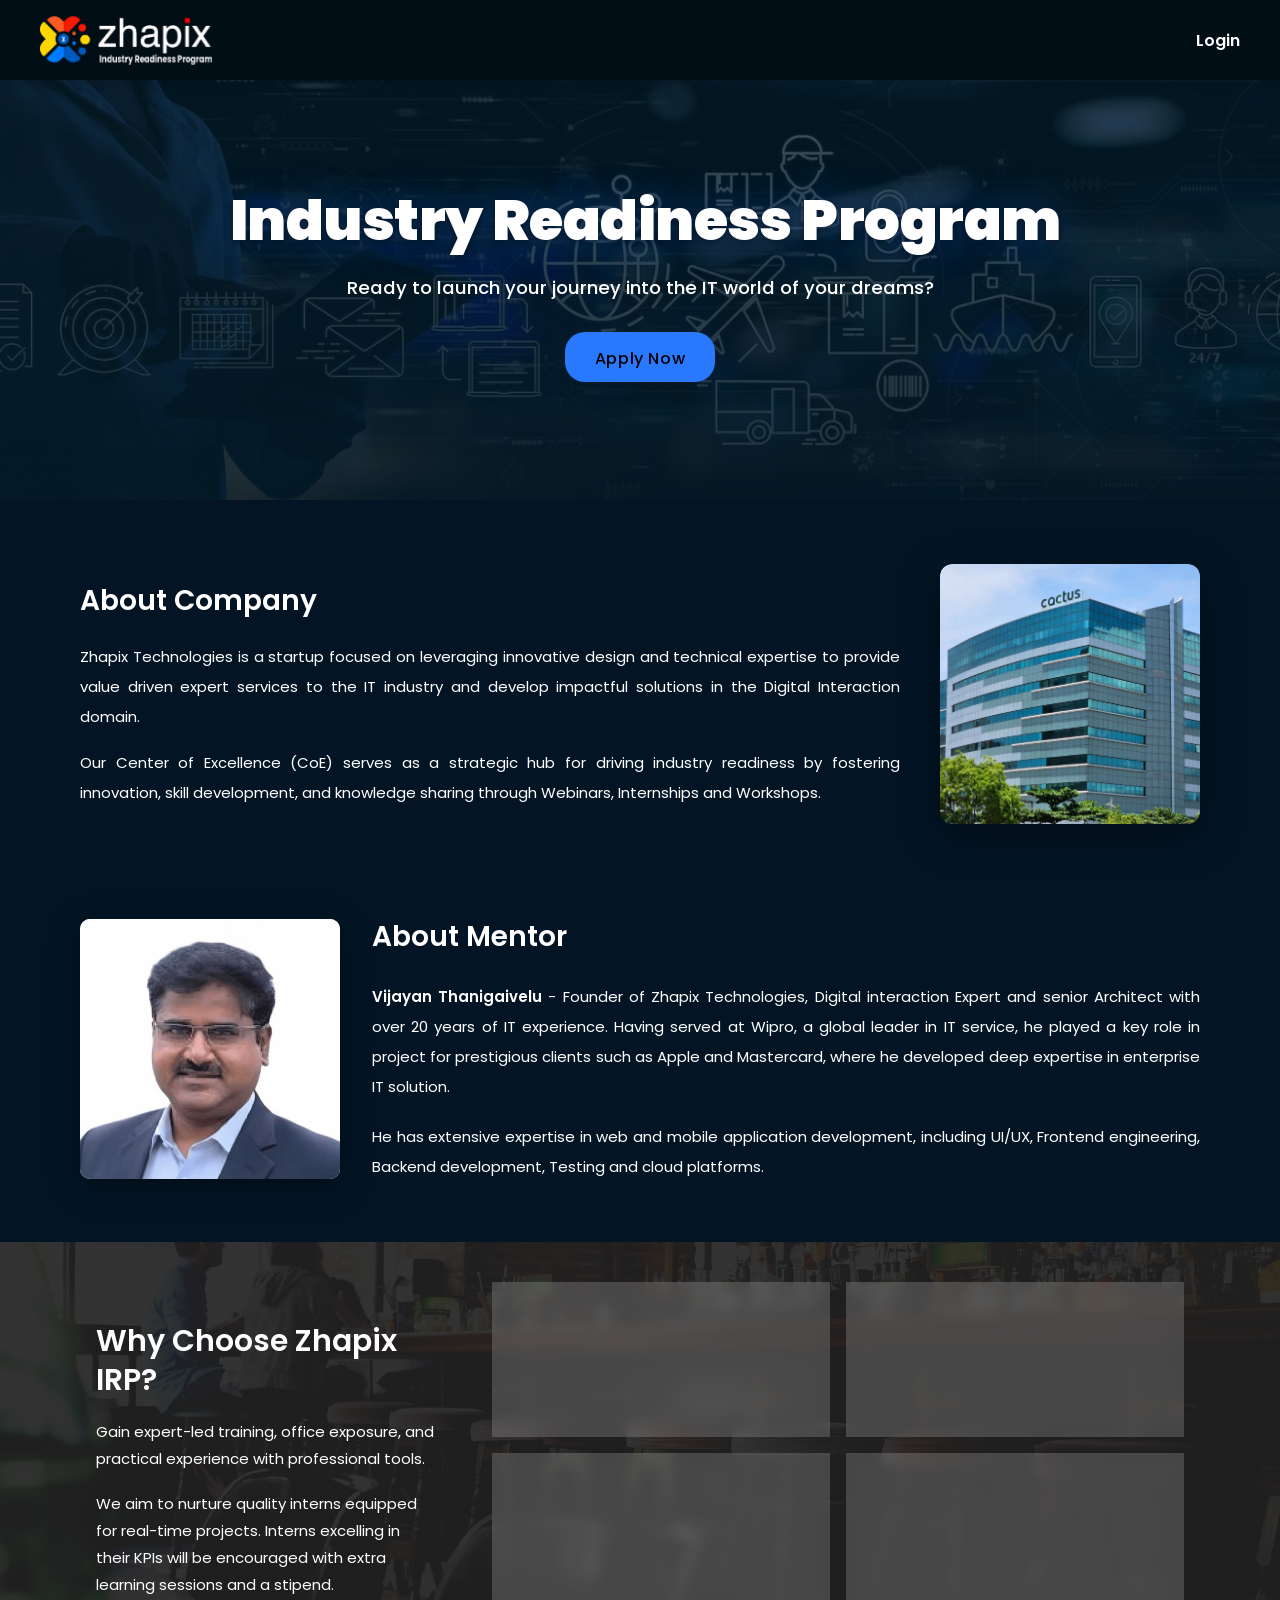
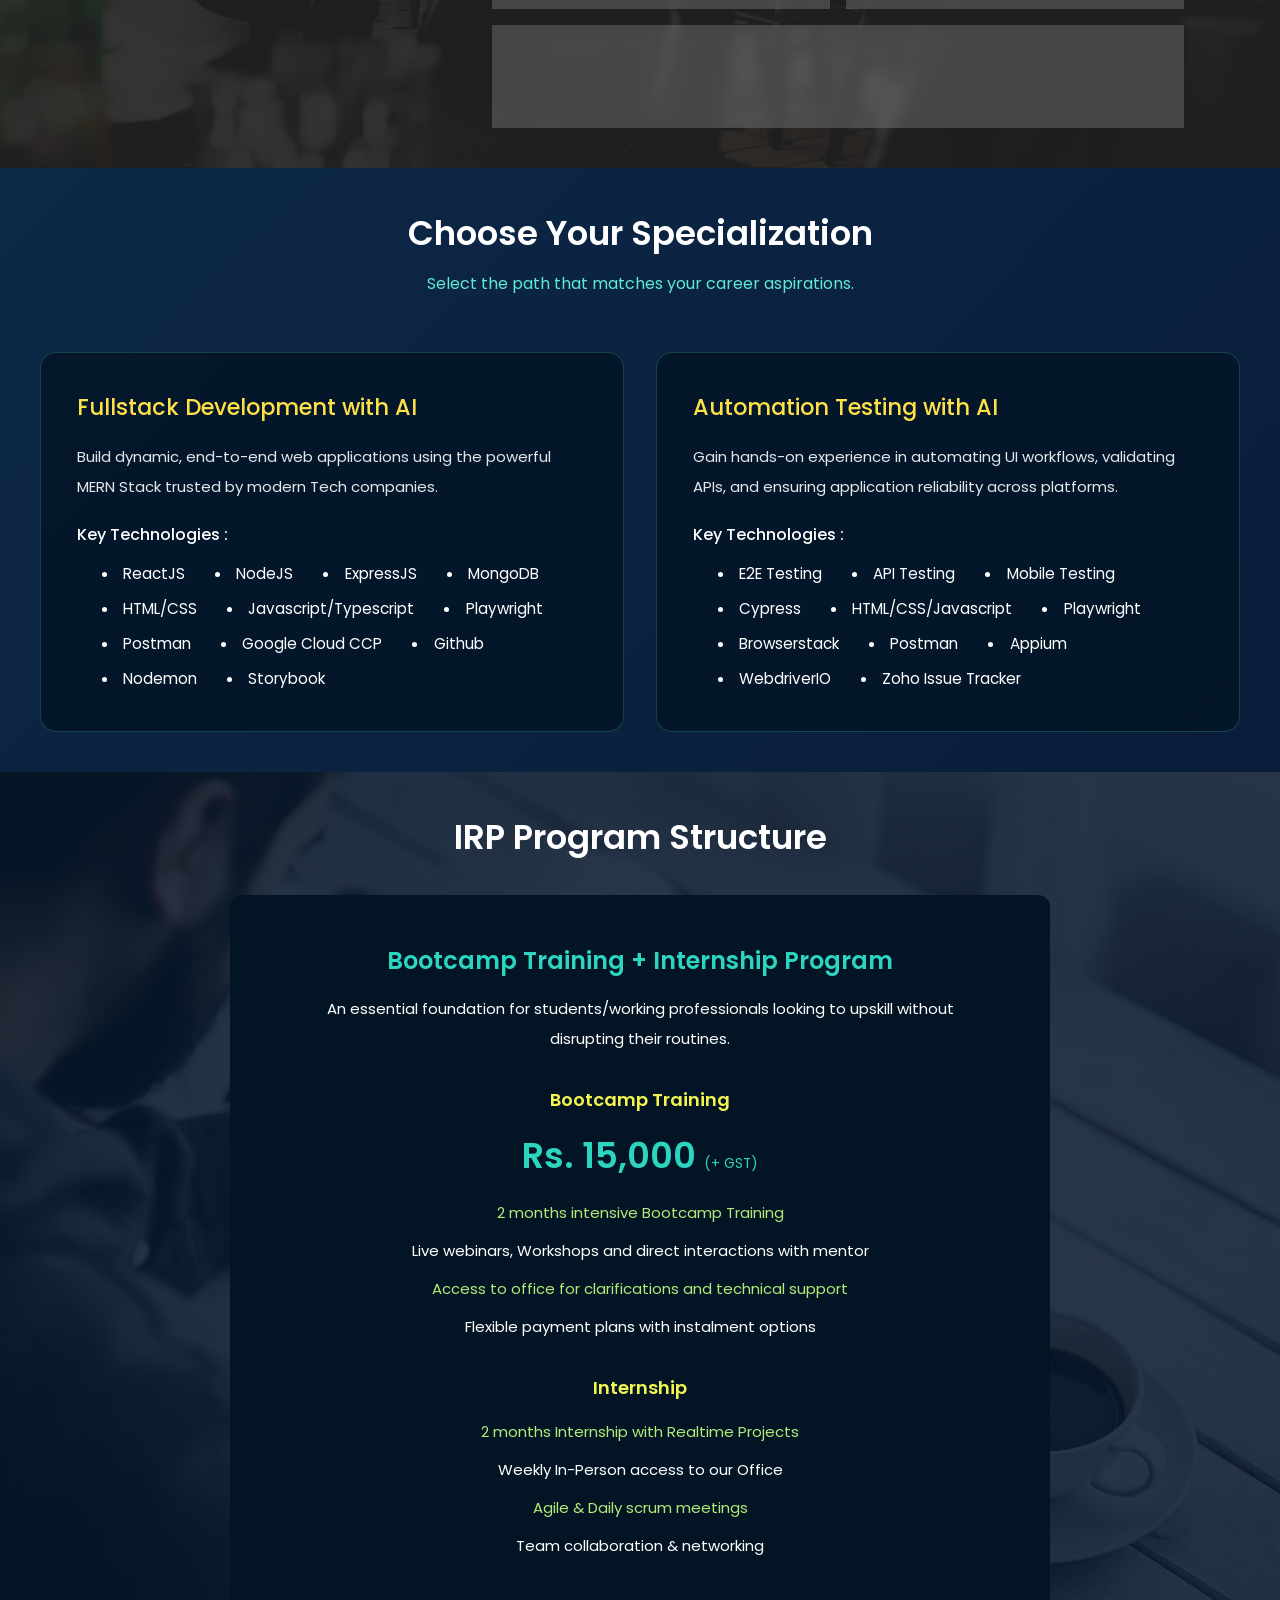
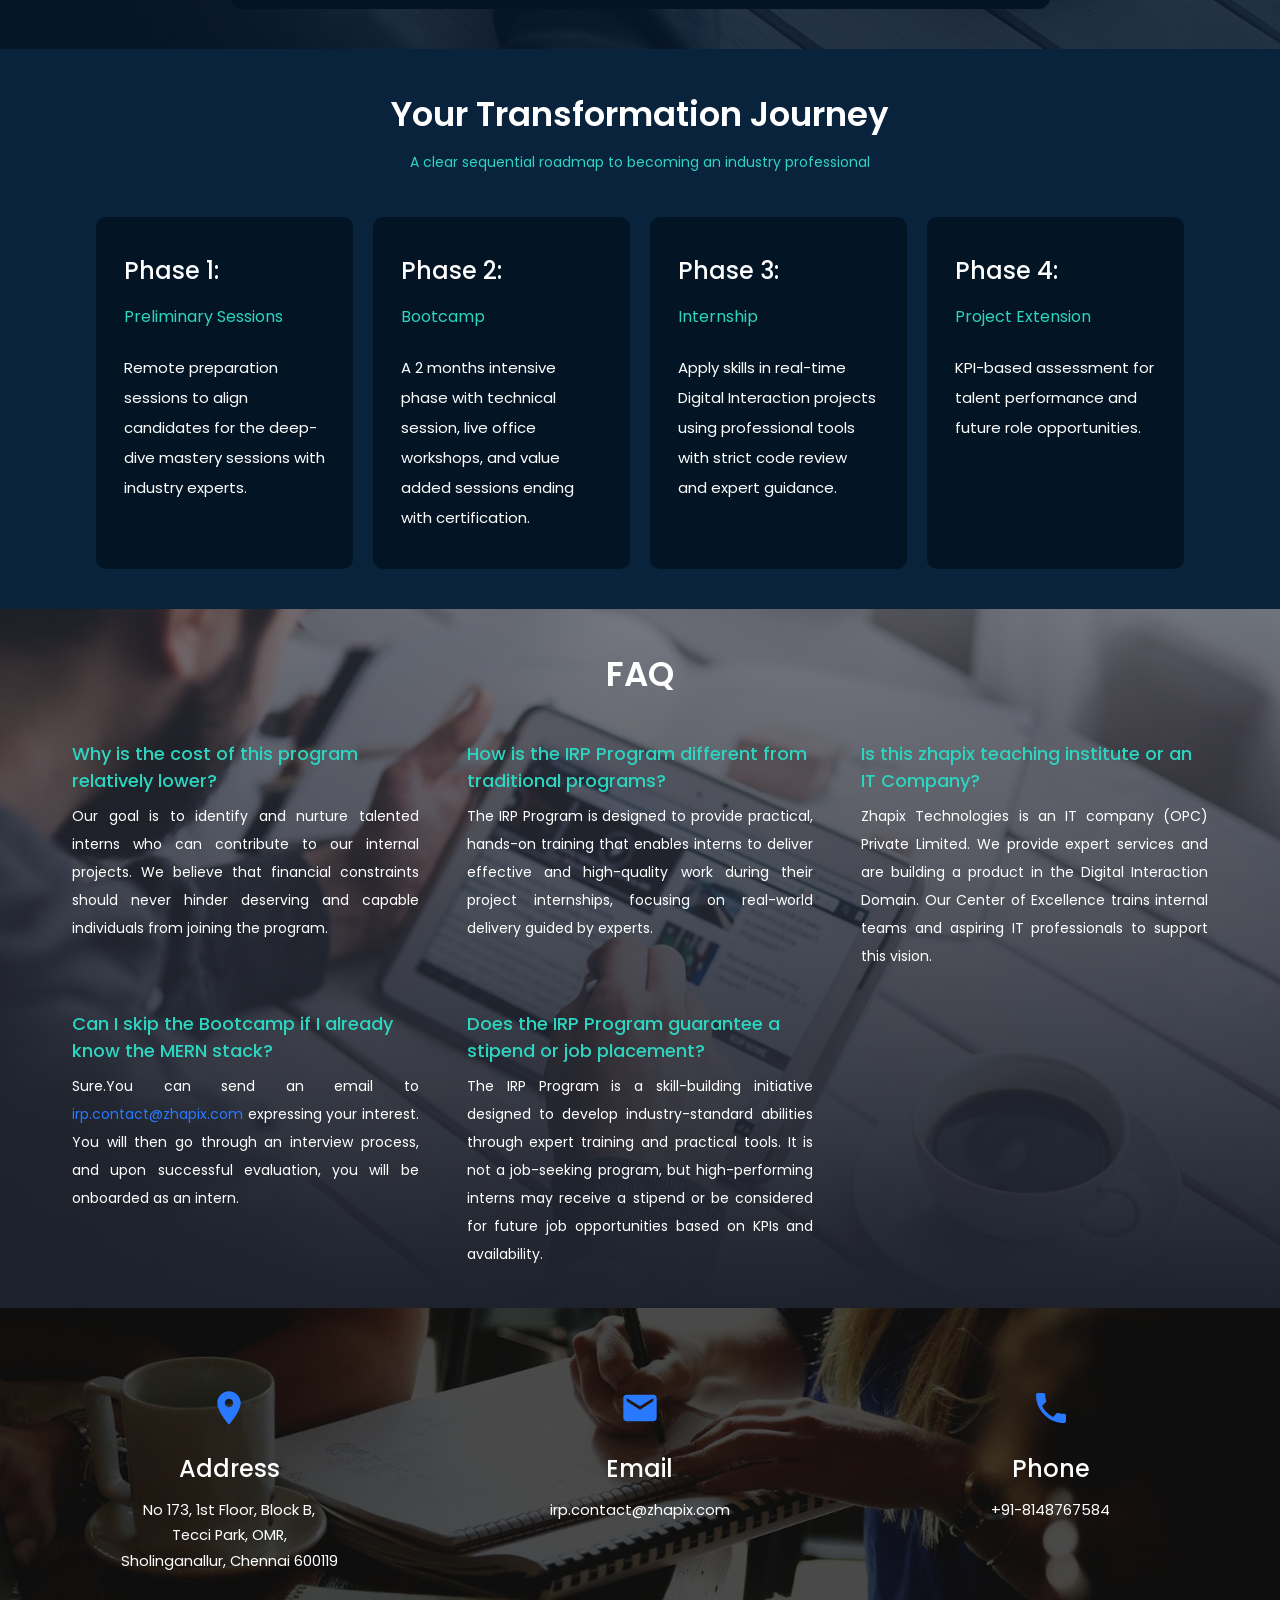
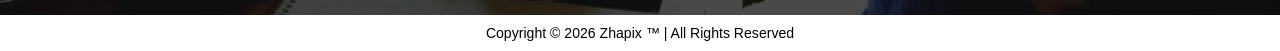
==== index.html @ a6ad26e6 "Updates" ====
<!DOCTYPE html>
<html lang="en">

<head>
    <meta charset="UTF-8" />
    <meta name="viewport" content="width=device-width, initial-scale=1.0" />
    
    <!-- PWA Meta Tags -->
    <meta name="theme-color" content="#2979ff" />
    <meta name="description" content="Ready to launch your journey into the IT world of your dreams? Join Zhapix Industry Readiness Program." />
    <meta name="mobile-web-app-capable" content="yes" />
    <meta name="apple-mobile-web-app-status-bar-style" content="default" />
    <meta name="apple-mobile-web-app-title" content="Zhapix IRP" />
    <meta name="application-name" content="Zhapix IRP" />
    <meta name="msapplication-TileColor" content="#2979ff" />
    <meta name="msapplication-config" content="./browserconfig.xml" />
    
    <!-- PWA Manifest -->
    <link rel="manifest" href="manifest.json" />
    <link rel="apple-touch-icon" href="assets/icons/icon-152x152.png" />
    <link rel="icon" type="image/png" sizes="32x32" href="assets/icons/icon-32x32.png" />
    <link rel="icon" type="image/png" sizes="16x16" href="assets/icons/icon-16x16.png" />
    
    <title>Industry Readiness Program – Zhapix</title>
    <link rel="icon" href="assets/favicon.png">
    <link href="https://fonts.googleapis.com/css2?family=Poppins:wght@300;400;700;900&display=swap" rel="stylesheet" />
  <link rel="stylesheet" crossorigin href="./assets/main-BmtXubBV.css">
</head>

<body>

    <!-- Navigation -->
    <nav class="navbar" data-testid="navbar">
        <div class="navbar__container">
            <a href="#" class="logo" aria-label="Zhapix Home"
                onclick="event.preventDefault(); window.scrollTo({top: 0, behavior: 'smooth'}); setTimeout(() => location.reload(), 500);"
                title="Zhapix IRP">
                <img src="./assets/white%20text%20logo-CqWR6yoP.png" alt="Zhapix" style="height:49px;width:auto;">
            </a>
            <span class="btn-login">Login</span>
        </div>
    </nav>

    <section class="hero"  data-testid="hero-section">

        <!-- Layered background -->
        <div class="hero__bg"></div>
        

        <!-- Hero Content -->
        <div class="hero__content">
            <h1 class="hero__title">Industry Readiness Program</h1>
            <p class="hero__desc">Ready to launch your journey into the IT world of your dreams?</p>
            <a href="https://forms.zhapix.com/zhapix/form/IndustryReadinessProgram/formperma/Z4_EwT_Z39xYLJvcsZredeZYDDczXJsLLbadf8ahW8Q" id="apply-now-link"
                class="btn-apply" role="button" target="_blank" rel="noopener noreferrer">Apply Now</a>
        </div>

    </section>

    <script>
        // Subtle parallax on mouse move
        const grid = document.querySelector('.hero__grid');

        document.querySelector('.hero').addEventListener('mousemove', e => {
            const { innerWidth: w, innerHeight: h } = window;
            const dx = (e.clientX / w - .5) * 14;
            const dy = (e.clientY / h - .5) * 10;
            grid.style.transform = `translate(${dx * .4}px, ${dy * .4}px)`;
        });

        document.querySelector('.hero').addEventListener('mouseleave', () => {
            grid.style.transform = 'translate(0,0)';
        });

        // Zoho login function
        function loginWithZoho() {
            window.location.href = 'https://zhapix-dev.el.r.appspot.com/auth/zoho/login';
        }

        // Login button click event listener
        document.addEventListener('DOMContentLoaded', function() {
            const loginButton = document.querySelector('.btn-login');
            if (loginButton) {
                loginButton.addEventListener('click', function(e) {
                    e.preventDefault();
                    loginWithZoho();
                });
            }
        });
    </script>


    <!-- ── ABOUT COMPANY SECTION ── -->
    <section class="about" data-testid="about-company">
        <div class="about__container">
            <div class="about__content">
                <h2 class="about__title">About Company</h2>
                <p class="about__para">
                    Zhapix Technologies is a startup focused on leveraging innovative design and technical expertise to
                    provide value driven expert services to the IT industry and develop impactful solutions in the
                    Digital
                    Interaction domain.
                </p>
                <p class="about__para">
                    Our Center of Excellence (CoE) serves as a strategic hub for driving industry readiness by fostering
                    innovation, skill development, and knowledge sharing through Webinars, Internships and Workshops.
                </p>
            </div>
            <div class="about__image">
                <img src="./assets/about-building-DSR7-GJZ.png" alt="Zhapix Office Building" />
            </div>
        </div>
    </section>


    <!-- ── ABOUT MENTOR SECTION ── -->
    <section class="mentor" data-testid="about-mentor">
        <div class="mentor__container">
            <div class="mentor__image">
                <img src="./assets/mentor-photo-BCtnGgMC.png" alt="Vijayan Thanigaivelu" />
            </div>
            <div class="mentor__content">
                <h2 class="mentor__title">About Mentor</h2>
                <p class="mentor__para">
                    <strong>Vijayan Thanigaivelu</strong> - Founder of Zhapix Technologies, Digital interaction Expert
                    and senior
                    Architect
                    with over 20 years of IT experience. Having served at Wipro, a global leader in IT service, he
                    played a
                    key role in project for prestigious clients such as Apple and Mastercard, where he developed deep
                    expertise in enterprise IT solution.
                </p>
                <p class="mentor__para">
                    He has extensive expertise in web and mobile application development, including UI/UX, Frontend
                    engineering, Backend development, Testing and cloud platforms.
                </p>
            </div>
        </div>
    </section>


    <!-- ── WHY CHOOSE SECTION ── -->
    <section class="why" data-testid="why-choose">
        <div class="why__bg"></div>
        <div class="why__overlay"></div>
        <div class="why__container">

            <!-- Left: Title + Description -->
            <div class="why__left">
                <h2 class="why__title">Why Choose Zhapix IRP?</h2>
                <p class="why__para">Gain expert-led training, office exposure, and practical experience with
                    professional
                    tools.</p>
                <p class="why__para">We aim to nurture quality interns equipped for real-time projects. Interns
                    excelling in
                    their KPIs will be encouraged with extra learning sessions and a stipend.</p>
            </div>

            <!-- Right: Cards Grid -->
            <div class="why__grid">
                <div class="why__card">
                    <h3 class="why__card-title">Office Environment</h3>
                    <p class="why__card-text">Gain expert-led training and real office exposure to understand
                        professional
                        workflows.</p>
                </div>
                <div class="why__card">
                    <h3 class="why__card-title">Dual Certification</h3>
                    <p class="why__card-text">Receive both a Training Certificate and an Internship Experience Letter.
                    </p>
                </div>
                <div class="why__card">
                    <h3 class="why__card-title">KPI-Based Recognition</h3>
                    <p class="why__card-text">Deserving talents are nurtured with advanced training, tenure extension,
                        and
                        potential stipend.</p>
                </div>
                <div class="why__card">
                    <h3 class="why__card-title">Flexible &amp; Inclusive</h3>
                    <p class="why__card-text">Accommodates students, working professionals, and non-working individuals
                        with
                        flexible options.</p>
                </div>
                <div class="why__card why__card--wide">
                    <h3 class="why__card-title">Professional Tools</h3>
                    <p class="why__card-text">Get hands-on experience using industry-level tools and software.</p>
                </div>
            </div>

        </div>
    </section>


     <section class="specialization" data-testid="specialization">
    <div class="container">
      <div class="section-header">
        <h2 class="section-title">Choose Your Specialization</h2>
        <p class="section-subtitle">Select the path that matches your career aspirations.</p>
      </div>
 
      <div class="cards-container">
        <!-- Fullstack Development Card -->
        <div class="card">
          <h3 class="card-title">Fullstack Development with AI</h3>
          <p class="card-description">
            Build dynamic, end-to-end web applications using the powerful MERN Stack trusted by modern Tech companies.
          </p>
          <div class="technologies">
            <p class="tech-label">Key Technologies :</p>
            <ul class="tech-list">
              <li>ReactJS</li>
  <li>NodeJS</li>
  <li>ExpressJS</li>
  <li>MongoDB</li>
  <li>HTML/CSS</li>
  <li>Javascript/Typescript</li>
  <li>Playwright</li>
  <li>Postman</li>
  <li>Google Cloud CCP</li>
  <li>Github</li>
  <li>Nodemon</li>
  <li>Storybook</li>
          </div>
        </div>
 
        <!-- Automation Testing Card -->
        <div class="card">
          <h3 class="card-title">Automation Testing with AI</h3>
          <p class="card-description">
            Gain hands-on experience in automating UI workflows, validating APIs, and ensuring application reliability across platforms.
          </p>
          <div class="technologies">
            <p class="tech-label">Key Technologies :</p>
            <ul class="tech-list">
              <li>E2E Testing</li>
  <li>API Testing</li>
  <li>Mobile Testing</li>
  <li>Cypress</li>
  <li>HTML/CSS/Javascript</li>
  <li>Playwright</li>
  <li>Browserstack</li>
  <li>Postman</li>
  <li>Appium</li>
  <li>WebdriverIO</li>
  <li>Zoho Issue Tracker</li>
            </ul>
          </div>
        </div>
      </div>
    </div>
  </section>

    <!-- ── IRP PROGRAM STRUCTURE SECTION ── -->
    <section class="irp" data-testid="irp-structure">
        <div class="irp__bg"></div>
        <div class="irp__overlay"></div>
        <div class="irp__container">
            <h2 class="irp__title">IRP Program Structure</h2>

            <div class="irp__card">
                <!-- Header -->
                <p class="irp__tag">Bootcamp Training + Internship Program</p>
                <p class="irp__desc">An essential foundation for students/working professionals looking to upskill
                    without
                    disrupting their routines.</p>

                <!-- Bootcamp -->
                <h3 class="irp__sub">Bootcamp Training</h3>
                <p class="irp__price">Rs. 15,000 <span class="irp__gst">(+ GST)</span></p>
                <ul class="irp__list">
                    <li class="irp__item--teal">2 months intensive Bootcamp Training</li>
                    <li class="irp__item--white">Live webinars, Workshops and direct interactions with mentor</li>
                    <li class="irp__item--teal">Access to office for clarifications and technical support</li>
                    <li class="irp__item--white">Flexible payment plans with instalment options</li>
                </ul>

                <!-- Internship -->
                <h3 class="irp__sub">Internship</h3>
                <ul class="irp__list">
                    <li class="irp__item--teal">2 months Internship with Realtime Projects</li>
                    <li class="irp__item--white">Weekly In-Person access to our Office</li>
                    <li class="irp__item--teal">Agile &amp; Daily scrum meetings</li>
                    <li class="irp__item--white">Team collaboration &amp; networking</li>
                </ul>
            </div>

        </div>
    </section>


    <!-- ── YOUR TRANSFORMATION JOURNEY SECTION ── -->
    <section class="journey" data-testid="journey">
        <div class="journey__container">
            <h2 class="journey__title">Your Transformation Journey</h2>
            <p class="journey__subtitle">A clear sequential roadmap to becoming an industry professional</p>

            <div class="journey__grid">
                <div class="journey__card">
                    <p class="journey__phase">Phase 1:</p>
                    <p class="journey__phase-name">Preliminary Sessions</p>
                    <p class="journey__phase-desc">Remote preparation sessions to align candidates for the deep-dive
                        mastery
                        sessions with industry experts.</p>
                </div>
                <div class="journey__card">
                    <p class="journey__phase">Phase 2:</p>
                    <p class="journey__phase-name">Bootcamp</p>
                    <p class="journey__phase-desc">A 2 months intensive phase with technical session, live office
                        workshops, and
                        value added sessions ending with certification.</p>
                </div>
                <div class="journey__card">
                    <p class="journey__phase">Phase 3:</p>
                    <p class="journey__phase-name">Internship</p>
                    <p class="journey__phase-desc">Apply skills in real-time Digital Interaction projects using
                        professional tools
                        with strict code review and expert guidance.</p>
                </div>
                <div class="journey__card">
                    <p class="journey__phase">Phase 4:</p>
                    <p class="journey__phase-name">Project Extension</p>
                    <p class="journey__phase-desc">KPI-based assessment for talent performance and future role
                        opportunities.</p>
                </div>
            </div>
        </div>
    </section>


    <!-- ── FAQ SECTION ── -->
    <section class="faq"  data-testid="faq">
        <div class="faq__bg"></div>
        <div class="faq__overlay"></div>
        <div class="faq__container">
            <h2 class="faq__title">FAQ</h2>
            <div class="faq__grid">

                <div class="faq__item">
                    <h3 class="faq__q">Why is the cost of this program relatively lower?</h3>
                    <p class="faq__a">Our goal is to identify and nurture talented interns who can contribute to our
                        internal
                        projects. We believe that financial constraints should never hinder deserving and capable
                        individuals from
                        joining the program.</p>
                </div>

                <div class="faq__item">
                    <h3 class="faq__q">How is the IRP Program different from traditional programs?</h3>
                    <p class="faq__a">The IRP Program is designed to provide practical, hands-on training that enables
                        interns to
                        deliver effective and high-quality work during their project internships, focusing on real-world
                        delivery
                        guided by experts.</p>
                </div>

                <div class="faq__item">
                    <h3 class="faq__q">Is this zhapix teaching institute or an IT Company?</h3>
                    <p class="faq__a">Zhapix Technologies is an IT company (OPC) Private Limited. We provide expert
                        services and
                        are building a product in the Digital Interaction Domain. Our Center of Excellence trains
                        internal teams and
                        aspiring IT professionals to support this vision.</p>
                </div>

                <div class="faq__item">
                    <h3 class="faq__q">Can I skip the Bootcamp if I already know the MERN stack?</h3>
                    <p class="faq__a">Sure.You can send an email to <a
                            href="mailto:irp.contact@zhapix.com">irp.contact@zhapix.com</a> expressing your interest.
                        You will then go
                        through an interview process, and upon successful evaluation, you will be onboarded as an
                        intern.</p>
                </div>

                <div class="faq__item">
                    <h3 class="faq__q">Does the IRP Program guarantee a stipend or job placement?</h3>
                    <p class="faq__a">The IRP Program is a skill-building initiative designed to develop
                        industry-standard
                        abilities through expert training and practical tools. It is not a job-seeking program, but
                        high-performing
                        interns may receive a stipend or be considered for future job opportunities based on KPIs and
                        availability.
                    </p>
                </div>

            </div>
        </div>
    </section>


    <!-- ── FOOTER SECTION ── -->
    <footer class="footer"  data-testid="footer" style="border-top:none;margin-top:0;">
        <div class="footer__bg"></div>
        <div class="footer__overlay"></div>
        <div class="footer__container">

            <div class="footer__item">
                <div class="footer__icon">
                    <svg xmlns="http://www.w3.org/2000/svg" width="40" height="40" fill="#2979FF" viewBox="0 0 24 24">
                        <path
                            d="M12 2C8.13 2 5 5.13 5 9c0 5.25 7 13 7 13s7-7.75 7-13c0-3.87-3.13-7-7-7zm0 9.5c-1.38 0-2.5-1.12-2.5-2.5S10.62 6.5 12 6.5s2.5 1.12 2.5 2.5S13.38 11.5 12 11.5z" />
                    </svg>
                </div>
                <h3 class="footer__label">Address</h3>
                <p class="footer__text">No 173, 1st Floor, Block B,<br>Tecci Park, OMR,<br>Sholinganallur, Chennai
                    600119</p>
            </div>

            <div class="footer__item">
                <div class="footer__icon">
                    <svg xmlns="http://www.w3.org/2000/svg" width="40" height="40" fill="#2979FF" viewBox="0 0 24 24">
                        <path
                            d="M20 4H4c-1.1 0-2 .9-2 2v12c0 1.1.9 2 2 2h16c1.1 0 2-.9 2-2V6c0-1.1-.9-2-2-2zm0 4-8 5-8-5V6l8 5 8-5v2z" />
                    </svg>
                </div>
                <h3 class="footer__label">Email</h3>
                <p class="footer__text"><a href="mailto:irp.contact@zhapix.com"
                        class="footer__link">irp.contact@zhapix.com</a>
                </p>
            </div>

            <div class="footer__item">
                <div class="footer__icon">
                    <svg xmlns="http://www.w3.org/2000/svg" width="40" height="40" fill="#2979FF" viewBox="0 0 24 24">
                        <path
                            d="M6.62 10.79a15.05 15.05 0 0 0 6.59 6.59l2.2-2.2a1 1 0 0 1 1.01-.24c1.12.37 2.33.57 3.58.57a1 1 0 0 1 1 1V20a1 1 0 0 1-1 1C10.61 21 3 13.39 3 4a1 1 0 0 1 1-1h3.5a1 1 0 0 1 1 1c0 1.25.2 2.46.57 3.58a1 1 0 0 1-.25 1.01l-2.2 2.2z" />
                    </svg>
                </div>
                <h3 class="footer__label">Phone</h3>
                <p class="footer__text"><a href="tel:+918148767584" class="footer__link">+91-8148767584</a></p>
            </div>

        </div>
    </footer>

   
        <div class="footer__copy"  data-testid="footer-copy">
            <p>Copyright © 2026 Zhapix ™ | All Rights Reserved</p>
        </div>

        <div class="zpcontainer-fluid zpcontainer">
            <div data-element-id="elm_RaW3UFoQdzSlziyOm8KQDQ" data-element-type="row"
                class="zprow zprow-container zpalign-items-flex-start zpjustify-content-flex-start zpdefault-section zpdefault-section-bg "
                data-equal-column="false">
                <style type="text/css"></style>
                <div data-element-id="elm_yZby31kijuLhIIBPq1WK4A" data-element-type="column"
                    class="zpelem-col zpcol-12 zpcol-md-12 zpcol-sm-12 zpalign-self- zpdefault-section zpdefault-section-bg ">
                    <style type="text/css">
                        [data-element-id="elm_yZby31kijuLhIIBPq1WK4A"].zpelem-col {
                            margin-block-start: -130px;
                        }
                    </style>
                    <div data-element-id="elm_-yIZPcAl-gKIKeJEhWPPOg" data-element-type="codeSnippet"
                        class="zpelement zpelem-codesnippet zp-hidden-md zp-hidden-sm zp-hidden-xs ">
                        <div class="zpsnippet-container">
                            <script>window.$zoho = window.$zoho || {};
                                $zoho.salesiq = $zoho.salesiq || {
                                    ready: function () { }
                                };
                            </script>
                            <script id="zsiqscript"
                                src="https://salesiq.zohopublic.in/widget?wc=siqfc632213f5e4f5ca4d10f92a32b23245b831f6800d82dc65744e534cc62cc81bfeb9c15447813f2f452e9c14a0f85e56"
                                defer=""></script>
                        </div>
                    </div>
                </div>
            </div>
        </div>

</body>

</html>
---- assets/main-BmtXubBV.css ----
*,*:before,*:after{box-sizing:border-box;margin:0;padding:0}html{margin:0;padding:0}:root{--blue: #2979ff;--blue-dark: #1a5fd4;--blue-glow: rgba(41, 121, 255, .45);--white: #ffffff;--grey: #c8d0df;--black: #0a0e1a;--overlay: rgba(6, 12, 30, .72)}body{font-family:Poppins,sans-serif;background:#013547;margin:0;padding:0}.hero{position:relative;width:100%;min-height:420px;display:flex;flex-direction:column;overflow:hidden}.hero__bg{position:absolute;inset:0;background-image:linear-gradient(to bottom,#060c1e66,#060c1eb8),url([data-uri]);background-size:cover;background-position:center;background-repeat:no-repeat;z-index:0}.hero__bg:after{content:"";position:absolute;inset:0;background:#03222d99}.hero__grid{position:absolute;inset:0;background-image:linear-gradient(rgba(41,121,255,.08) 1px,transparent 1px),linear-gradient(90deg,rgba(41,121,255,.08) 1px,transparent 1px);background-size:52px 52px;animation:gridDrift 18s linear infinite;z-index:1}@keyframes gridDrift{0%{background-position:0 0}to{background-position:52px 52px}}.navbar{height:80px;position:sticky;top:0;padding:0 24px;display:flex;align-items:center;background-color:#020e16;z-index:1000;box-shadow:0 2px 10px #0000001a;transition:all .3s ease}.navbar__container{width:100%;max-width:1200px;margin:0 auto;display:flex;justify-content:space-between;align-items:center}.logo{display:flex;align-items:center;gap:12px;text-decoration:none;animation:fadeInDown .7s ease both;transition:transform .3s ease;flex-shrink:0}.logo-text{font-family:Poppins,sans-serif;font-size:1.3rem;font-weight:700;color:#fff;letter-spacing:.03em}.logo:hover{transform:scale(1.05)}.logo__name{font-size:1.3rem;font-weight:700;color:#fff;letter-spacing:.03em}.logo__name .logo__i{color:#fff;position:relative;display:inline-block}.logo__name .logo__idot{position:absolute;top:-.32em;left:50%;transform:translate(-50%);color:#e8000d;font-size:.75em;font-weight:900;line-height:1;font-style:normal}.hero__content{position:relative;z-index:10;flex:1;display:flex;flex-direction:column;align-items:center;justify-content:center;text-align:center;padding:64px 24px 72px;gap:20px}.hero__title{font-size:56px;font-weight:900;color:var(--white);line-height:1.12;letter-spacing:-.01em;max-width:820px;text-shadow:0 0 40px rgba(41,121,255,.35),0 2px 8px rgba(0,0,0,.6)}.hero__desc{font-size:clamp(.95rem,2vw,1.15rem);font-weight:500;color:#fff;max-width:560px;line-height:1.65}@media (min-width: 901px){.hero__desc{white-space:nowrap;max-width:none}.hero__title{white-space:nowrap}}.btn-apply{width:150px;height:50px;display:inline-block;margin-top:8px;padding:14px 22px;background:#2979ff;color:#000;font-family:Poppins,sans-serif;font-size:1rem;font-weight:500;letter-spacing:.04em;border:none;border-radius:20px;cursor:pointer;text-decoration:none;position:relative;overflow:hidden;transition:background .25s,box-shadow .25s,transform .18s}.btn-apply:before{content:"";position:absolute;inset:0;background:linear-gradient(120deg,rgba(255,255,255,.18) 0%,transparent 60%);opacity:0;transition:opacity .25s}.btn-apply:hover{background:#0f6cb5;transform:translateY(-2px) scale(1.03)}.btn-apply:hover:before{opacity:1}.btn-apply:active{transform:scale(.97)}.btn-login{display:inline-block;padding:12px 0;background:transparent;color:#fff;font-family:Poppins,sans-serif;font-size:16px;font-weight:600;border:none;cursor:pointer;text-decoration:none;transition:all .3s ease;flex-shrink:0}.btn-login:hover{color:#edeef0;transform:translateY(-1px)}.btn-login:active{transform:translateY(0);color:#1a5fd4}.btn-login:active{transform:scale(.98)}.message-box-container{position:fixed;bottom:20px;right:20px;z-index:1000}@keyframes fadeInDown{0%{opacity:0;transform:translateY(-20px)}to{opacity:1;transform:translateY(0)}}@keyframes fadeInUp{0%{opacity:0;transform:translateY(28px)}to{opacity:1;transform:translateY(0)}}@media (max-width: 600px){.navbar{padding:12px 20px;height:auto;min-height:70px}.navbar__container{gap:16px}.logo img{height:36px!important;width:auto!important}.btn-login{font-size:14px;padding:8px 20px}.hero__content{padding:48px 18px 60px}.hero__title{font-size:2.2rem;line-height:1.2;max-width:100%}.btn-apply{padding:13px 34px;font-size:.95rem}}@media (max-width: 480px){.navbar{padding:10px 16px;min-height:60px}.navbar__container{gap:12px}.hero{min-height:350px}.hero__content{padding:40px 16px 50px}.hero__title{font-size:1.8rem;line-height:1.1}.hero__desc{font-size:.9rem}.btn-apply{padding:12px 28px;font-size:.9rem;width:auto;min-width:120px}.btn-login{font-size:12px;padding:6px 16px}.logo img{height:28px!important}}.about{background:#031525;width:100%;padding:64px 0 32px}.about__container{max-width:1200px;margin:0 auto;padding:0 40px;display:flex;align-items:center;gap:40px}.about__content{flex:1.2;display:flex;flex-direction:column;gap:16px;order:1}.about__image{flex:0 0 260px;width:260px;height:260px;border-radius:12px;overflow:hidden;box-shadow:0 12px 40px #00000073;order:2}.about__image svg,.about__image img{width:100%;height:100%;object-fit:cover;display:block;border-radius:12px}.about__title{font-size:28px;font-weight:600;color:#fff;margin-bottom:4px}.about__para{font-size:15px;font-weight:400;color:#fff;line-height:2;text-align:justify}.mentor{background:#031525;width:100%;padding:60px 0}.mentor__container{max-width:1200px;margin:0 auto;padding:0 40px;display:flex;align-items:center;gap:32px}.mentor__image{flex:0 0 260px;width:260px;height:260px;border-radius:10px;overflow:hidden;box-shadow:0 8px 32px #0006;background:#fff}.mentor__image svg,.mentor__image img{width:100%;height:100%;object-fit:cover;object-position:center top;display:block}.mentor__content{flex:1;display:flex;flex-direction:column;gap:20px}.mentor__title{font-size:28px;font-weight:600;color:#fff;margin-bottom:4px}.mentor__para{font-size:15px;font-weight:400;color:#fff;line-height:2;text-align:justify}.mentor__para strong{font-weight:600;color:#fff}.divider{border-bottom:1px solid #1e293b;max-width:1088px;margin:0 auto}@media (max-width: 900px){.about__container,.mentor__container{flex-direction:column;padding:0 32px;gap:28px;text-align:center}.about__image,.mentor__image{order:1;margin:0 auto}.about__content,.mentor__content{order:2;width:100%}.about__title,.mentor__title{text-align:center}.about__para,.mentor__para{text-align:justify}}@media (max-width: 600px){.about__container,.mentor__container{padding:0 20px;gap:20px}.about__title,.mentor__title{font-size:1.5rem;text-align:center}.about__para,.mentor__para{font-size:.9rem;text-align:justify}}@media (max-width: 480px){.about__container,.mentor__container{padding:0 20px;gap:20px}.about__title,.mentor__title{font-size:1.4rem}.about__para,.mentor__para{font-size:.92rem}.about__image,.mentor__image{width:220px;height:220px}}.why{position:relative;width:100%;padding:40px 0;overflow:hidden}.why__bg{position:absolute;inset:0;background-image:url(./why-bg-D3NgM4Rj.png);background-size:cover;background-position:center;background-repeat:no-repeat;z-index:0}.why__overlay{position:absolute;inset:0;background-image:linear-gradient(to bottom,#1f1f1fe6,#1f1f1fe6);z-index:1}.why__container{position:relative;z-index:2;max-width:1200px;margin:0 auto;padding:0 56px;display:flex;align-items:flex-start;gap:56px}.why__left{flex:0 0 340px;display:flex;flex-direction:column;gap:18px;padding-top:40px}.why__title{font-family:Poppins,sans-serif;font-size:30px;font-weight:600;color:#fff;line-height:1.3}.why__para{font-family:Poppins,sans-serif;font-size:15px;font-weight:400;color:#fff;line-height:1.8}.why__grid{flex:1;display:grid;grid-template-columns:1fr 1fr;gap:16px}.why__card{background-color:#ffffff2e;background-image:unset;border-color:transparent;-webkit-backdrop-filter:blur(6px);backdrop-filter:blur(6px);border-radius:0;padding:20px;display:flex;flex-direction:column;gap:12px}.why__card--wide{grid-column:1 / -1}.why__card-title{font-family:Poppins,sans-serif;font-size:1.05rem;font-weight:500;color:#2dd4bf}.why__card-text{font-family:Poppins,sans-serif;font-size:.92rem;font-weight:400;color:#f0f0f0;line-height:1.75}@media (max-width: 900px){.why__container{flex-direction:column;padding:0 32px;gap:36px}.why__left{flex:none;width:100%;padding-top:0}.why__grid{width:100%}}@media (max-width: 480px){.why__container{padding:0 20px}.why__grid{grid-template-columns:1fr}.why__card--wide{grid-column:1}}.specialization{background:linear-gradient(135deg,#0d2847,#091d3a);padding:40px 0;display:flex;align-items:center}.container{max-width:1280px;margin:0 auto;padding:0 40px}.section-header{text-align:center;margin-bottom:56px}.section-title{font-size:34px;font-weight:600;color:#fff;margin-bottom:12px}.section-subtitle{font-size:16px;font-weight:400;color:#5eead4}.cards-container{display:grid;grid-template-columns:repeat(2,1fr);gap:32px;align-items:stretch}.card{background:#031525cc;border:1px solid rgba(94,234,212,.2);border-radius:16px;padding:40px 36px;display:grid;grid-template-rows:auto auto 1fr;gap:20px;transition:transform .3s ease,border-color .3s ease}.card:hover{transform:translateY(-4px);border-color:#5eead466}.card-title{font-size:1.4rem;font-weight:500;color:#fde047;line-height:1.3}.card-description{font-size:15px;font-weight:400;color:#e5e7eb;line-height:2}.technologies{align-self:end}.tech-label{font-size:16px;font-weight:500;color:#fff;margin-bottom:16px}.tech-list{list-style:disc;padding:0;display:flex;flex-direction:row;gap:20px;flex-flow:wrap;row-gap:12px;margin:0 0 0 15px;color:#fff;font-size:14px;line-height:2}.tech-list li{font-size:.95rem;font-weight:400;color:#fff;line-height:1.5;padding-left:5px;margin-left:5px;list-style-type:disc;list-style-position:inside}@media (max-width: 968px){.cards-container{grid-template-columns:1fr;gap:24px}.section-title{font-size:2rem}.card{padding:32px 28px}.tech-list{gap:12px;row-gap:8px}}@media (max-width: 768px){.cards-container{grid-template-columns:1fr;gap:20px}}@media (max-width: 640px){.specialization{padding:60px 0}.container{padding:0 20px}.section-header{margin-bottom:40px}.section-title{font-size:1.75rem}.section-subtitle{font-size:1rem}.card{padding:24px 20px}.card-title{font-size:1.25rem}.card-description{font-size:.95rem}.tech-list{gap:10px;row-gap:6px;margin-left:8px;font-size:13px}}@media (max-width: 480px){.specialization{padding:40px 0}.section-header{margin-bottom:30px}.section-title{font-size:1.5rem}.card{padding:20px 16px}.card-title{font-size:1.1rem}.card-description{font-size:.9rem}.tech-list{font-size:12px;gap:6px;row-gap:6px;margin-left:4px}.tech-list li{font-size:12px;padding-left:3px;margin-left:3px}}.irp{position:relative;width:100%;padding:40px 0;overflow:hidden}.irp__bg{position:absolute;inset:0;background-image:url(./faq-bg-BJNrE5xb.png);background-size:cover;background-position:center;background-repeat:no-repeat;z-index:0}.irp__overlay{position:absolute;inset:0;background:#031428d9;z-index:1}.irp__container{position:relative;z-index:2;max-width:900px;margin:0 auto;padding:0 40px;display:flex;flex-direction:column;align-items:center;gap:32px}.irp__title{font-family:Poppins,sans-serif;font-size:34px;font-weight:600;color:#fff;text-align:center}.irp__card{width:100%;background-color:#031525;border-radius:12px;padding:48px 56px;display:flex;flex-direction:column;align-items:center;gap:16px;text-align:center}.irp__tag{font-family:Poppins,sans-serif;font-size:24px;font-weight:600;color:#2dd4bf}.irp__desc{font-family:Poppins,sans-serif;font-size:15px;font-weight:400;color:#fff;line-height:2;max-width:640px}.irp__sub{font-family:Poppins,sans-serif;font-size:18px;font-weight:600;color:#f4f44e;margin-top:16px}.irp__price{font-family:Poppins,sans-serif;font-size:35px;font-weight:600;color:#2dd4bf}.irp__gst{font-size:.85rem;font-weight:400;color:#2dd4bf}.irp__list{list-style:none;padding:0;margin:0;display:flex;flex-direction:column;gap:8px;width:100%}.irp__list li{font-family:Poppins,sans-serif;font-size:15px;font-weight:400;line-height:2;text-align:center}.irp__item--teal{color:#b2ea79}.irp__item--white{color:#fff}@media (max-width: 768px){.logo img{height:36px;width:auto}.irp__card{padding:32px 24px}.irp__price{font-size:1.6rem}}@media (max-width: 480px){.irp__container{padding:0 16px}.irp__card{padding:24px 16px}}.journey{background:#09233c;width:100%;padding:40px 0;border-top:none}.journey__container{max-width:1200px;margin:0 auto;padding:0 56px;display:flex;flex-direction:column;align-items:center;gap:12px}.journey__title{font-family:Poppins,sans-serif;font-size:34px;font-weight:600;color:#fff;text-align:center}.journey__subtitle{font-family:Poppins,sans-serif;font-size:14px;font-weight:400;color:#2dd4bf;text-align:center;margin-bottom:32px}.journey__grid{width:100%;display:grid;grid-template-columns:repeat(4,1fr);gap:20px}.journey__card{background-color:#031525;border-radius:10px;padding:36px 28px;display:flex;flex-direction:column;gap:16px}.journey__phase{font-family:Poppins,sans-serif;font-size:24px;font-weight:500;color:#fff}.journey__phase-name{font-family:Poppins,sans-serif;font-size:16px;font-weight:400;color:#2dd4bf}.journey__phase-desc{font-family:Poppins,sans-serif;font-size:15px;font-weight:400;color:#fff;line-height:2;margin-top:8px}@media (max-width: 1024px){.journey__grid{grid-template-columns:repeat(2,1fr);gap:16px}.journey__container{padding:0 32px}}@media (max-width: 480px){.journey__container{padding:0 16px}.journey__grid{grid-template-columns:1fr;gap:12px}.journey__card{padding:20px 16px}.journey__phase{font-size:20px}.journey__phase-name,.journey__phase-desc{font-size:14px}}.faq{position:relative;width:100%;padding:40px 0;overflow:hidden}.faq__bg{position:absolute;inset:0;background-image:url(./faq-bg-BJNrE5xb.png);background-size:cover;background-position:center;background-repeat:no-repeat;z-index:0}.faq__overlay{position:absolute;inset:0;background-image:linear-gradient(to bottom,#1e222d99,#1e222d);z-index:1}.faq__container{position:relative;z-index:2;max-width:1200px;margin:0 auto;padding:0 32px;display:flex;flex-direction:column;align-items:center;gap:40px}.faq__title{font-family:Poppins,sans-serif;font-size:34px;font-weight:600;color:#fff;text-align:center}.faq__grid{width:100%;display:grid;grid-template-columns:repeat(3,1fr);gap:40px 48px}.faq__item{display:flex;flex-direction:column;gap:8px}.faq__q{font-family:Poppins,sans-serif;font-size:18px;font-weight:500;color:#2dd4bf;line-height:1.5}.faq__a{font-family:Poppins,sans-serif;font-size:14px;font-weight:400;color:#fff;line-height:2;text-align:justify;margin-bottom:0}.faq__a a{color:#2979ff;text-decoration:none;transition:color .3s ease,text-decoration .3s ease}.faq__a a:hover{color:#1a5fd4;text-decoration:underline}@media (max-width: 1024px){.faq__grid{grid-template-columns:repeat(2,1fr);gap:32px}.faq__container{padding:0 32px}}@media (max-width: 600px){.faq__grid{grid-template-columns:1fr;gap:24px}.faq__container{padding:0 20px}.faq__q{font-size:16px}.faq__a{font-size:13px}}.footer{position:relative;width:100%;min-height:280px;overflow:visible;box-sizing:border-box}.footer__bg{position:absolute;inset:0;width:100%;background-image:url(./footer-bg-BAskdcPl.png);background-size:cover;background-position:center;background-repeat:no-repeat;z-index:0}.footer__overlay{position:absolute;inset:0;width:100%;background-image:linear-gradient(to bottom,#000000b5,#000000b5);z-index:1}.footer__container{position:relative;z-index:2;width:100%;margin:0 auto;padding:60px 40px 40px;display:grid;grid-template-columns:repeat(3,1fr);gap:32px;text-align:center;box-sizing:border-box}.footer__item{display:flex;flex-direction:column;align-items:center;justify-content:flex-start;gap:12px;min-height:150px;padding:0 10px;margin-top:20px}.footer__icon{margin-bottom:4px}.footer__label{font-family:Poppins,sans-serif;font-size:24px;font-weight:500;color:#fff}.footer__text{font-family:Poppins,sans-serif;font-size:.92rem;font-weight:400;color:#fff;line-height:1.75;text-align:center}.footer__link{color:#fff;text-decoration:none;transition:color .3s ease,text-decoration .3s ease}.footer__link:hover{color:#1a5fd4;text-decoration:underline}.footer__copy{position:relative;z-index:2;background:#fff;text-align:center;padding:10px 16px;font-family:Roboto,sans-serif;font-size:.88rem;color:#000;border-top:none;margin:0;display:block;width:100%}.sticky__msg{position:fixed!important;bottom:24px!important;right:24px!important;z-index:99999!important;width:52px!important;height:52px!important;background:#2979ff!important;border-radius:50%!important;display:flex!important;align-items:center!important;justify-content:center!important;box-shadow:0 4px 20px #2979ffb3!important;text-decoration:none!important;transition:background .25s,transform .2s!important;visibility:visible!important;opacity:1!important;cursor:pointer!important}.sticky__msg:hover{background:#1565c0!important;transform:scale(1.1)!important}.sticky__msg svg{width:28px!important;height:28px!important;fill:#fff!important;display:block!important}@media (max-width: 768px){.footer__container{grid-template-columns:1fr;padding:40px 16px 32px;gap:20px}.footer__item{min-height:auto;padding:0}.footer__label{font-size:20px}.footer__text{font-size:.88rem}}.theme-header .zpcontainer .theme-branding-info .theme-logo-parent a img{max-inline-size:500px;max-block-size:500px;margin:0 auto!important;display:block!important}@media only screen and (max-width: 768px){.theme-logo-parent img{height:42px!important;width:196px!important;margin:0 auto!important;display:block!important}}*,*:before,*:after{box-sizing:border-box}section{display:block;margin:0}footer{display:block;margin:0}
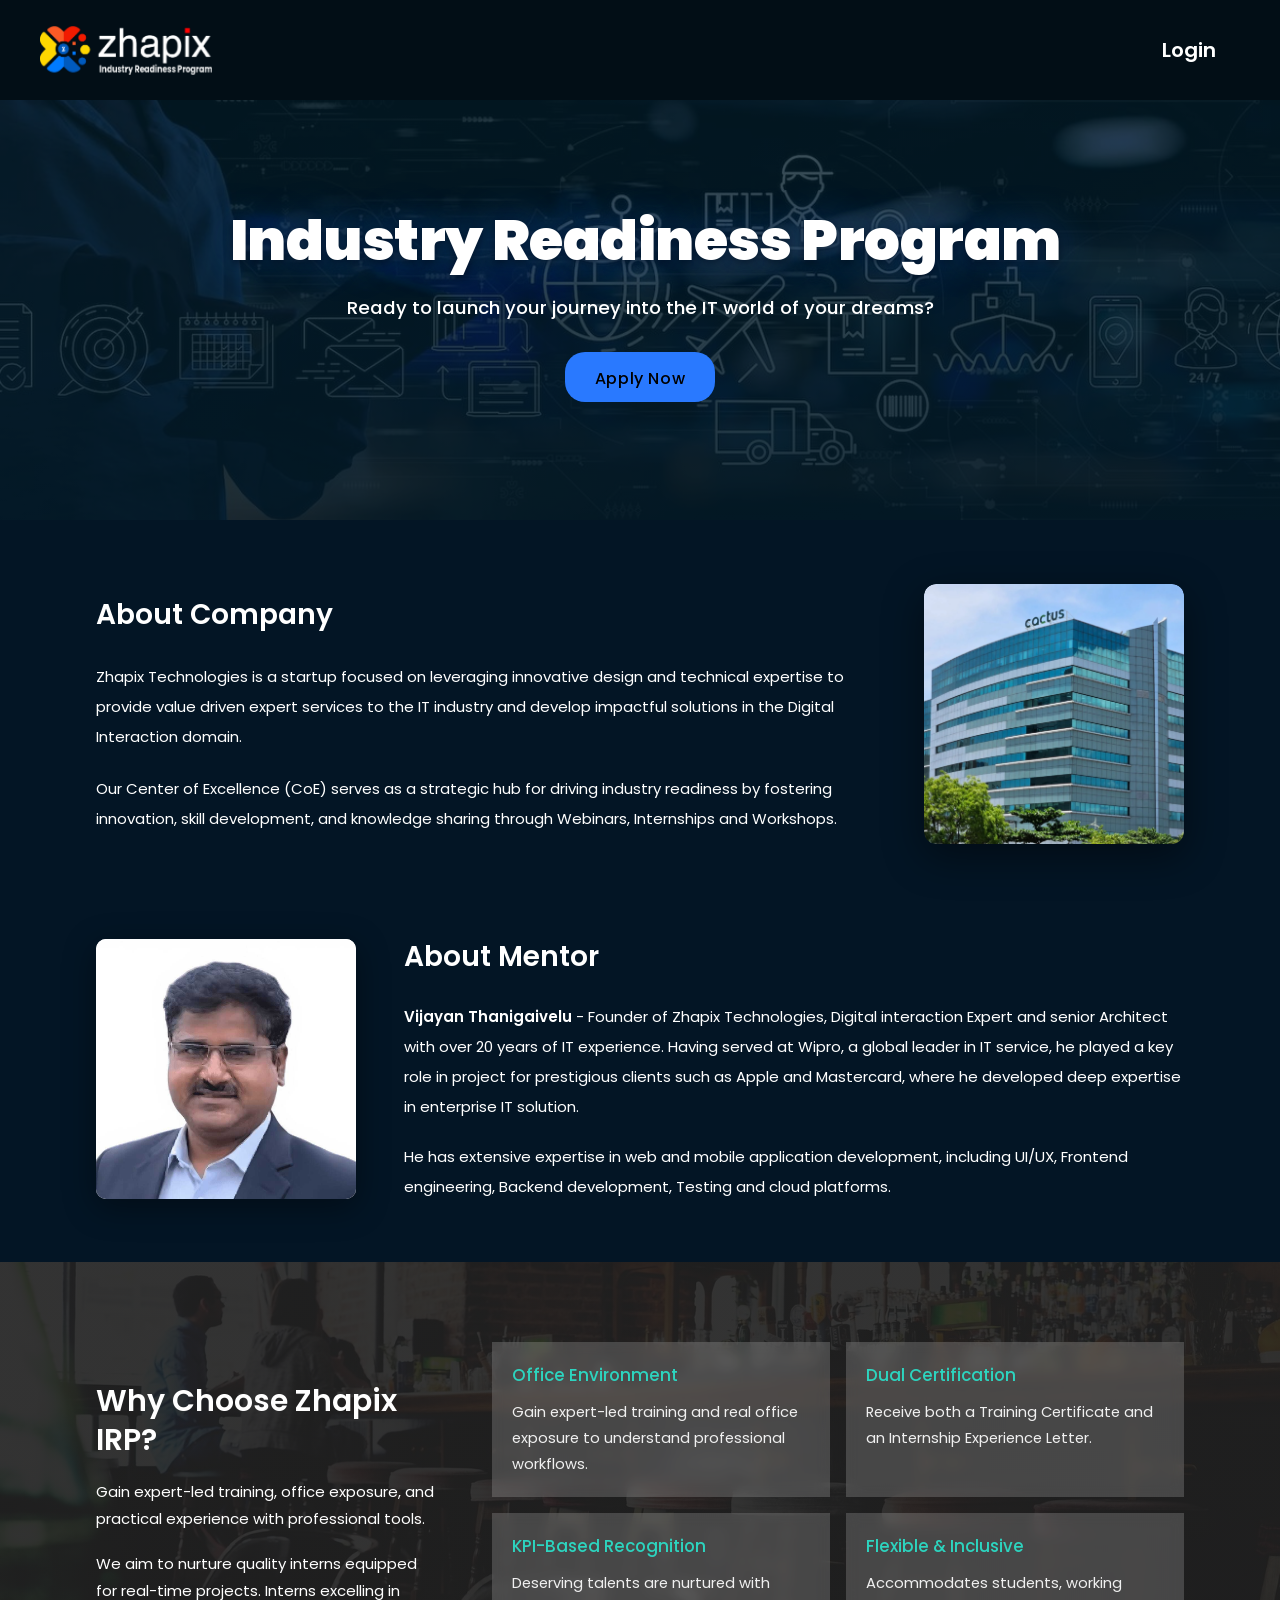
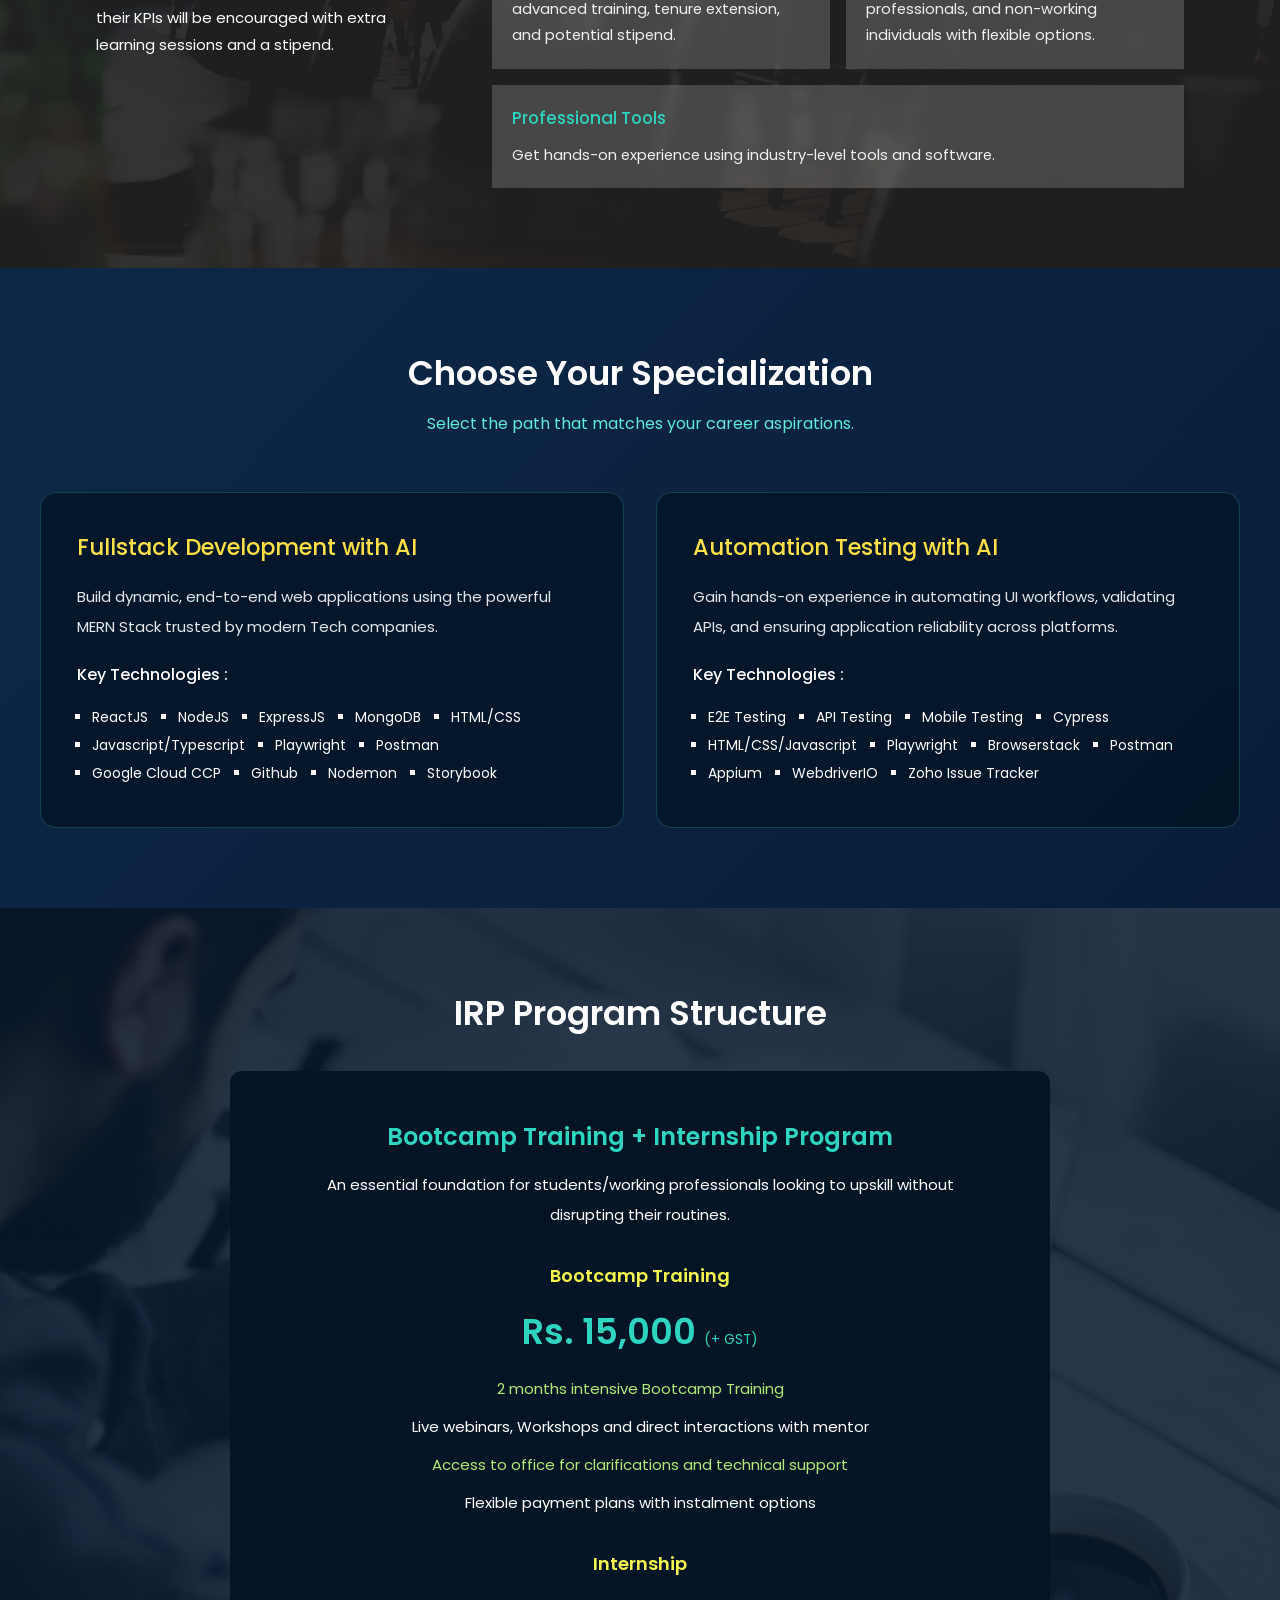
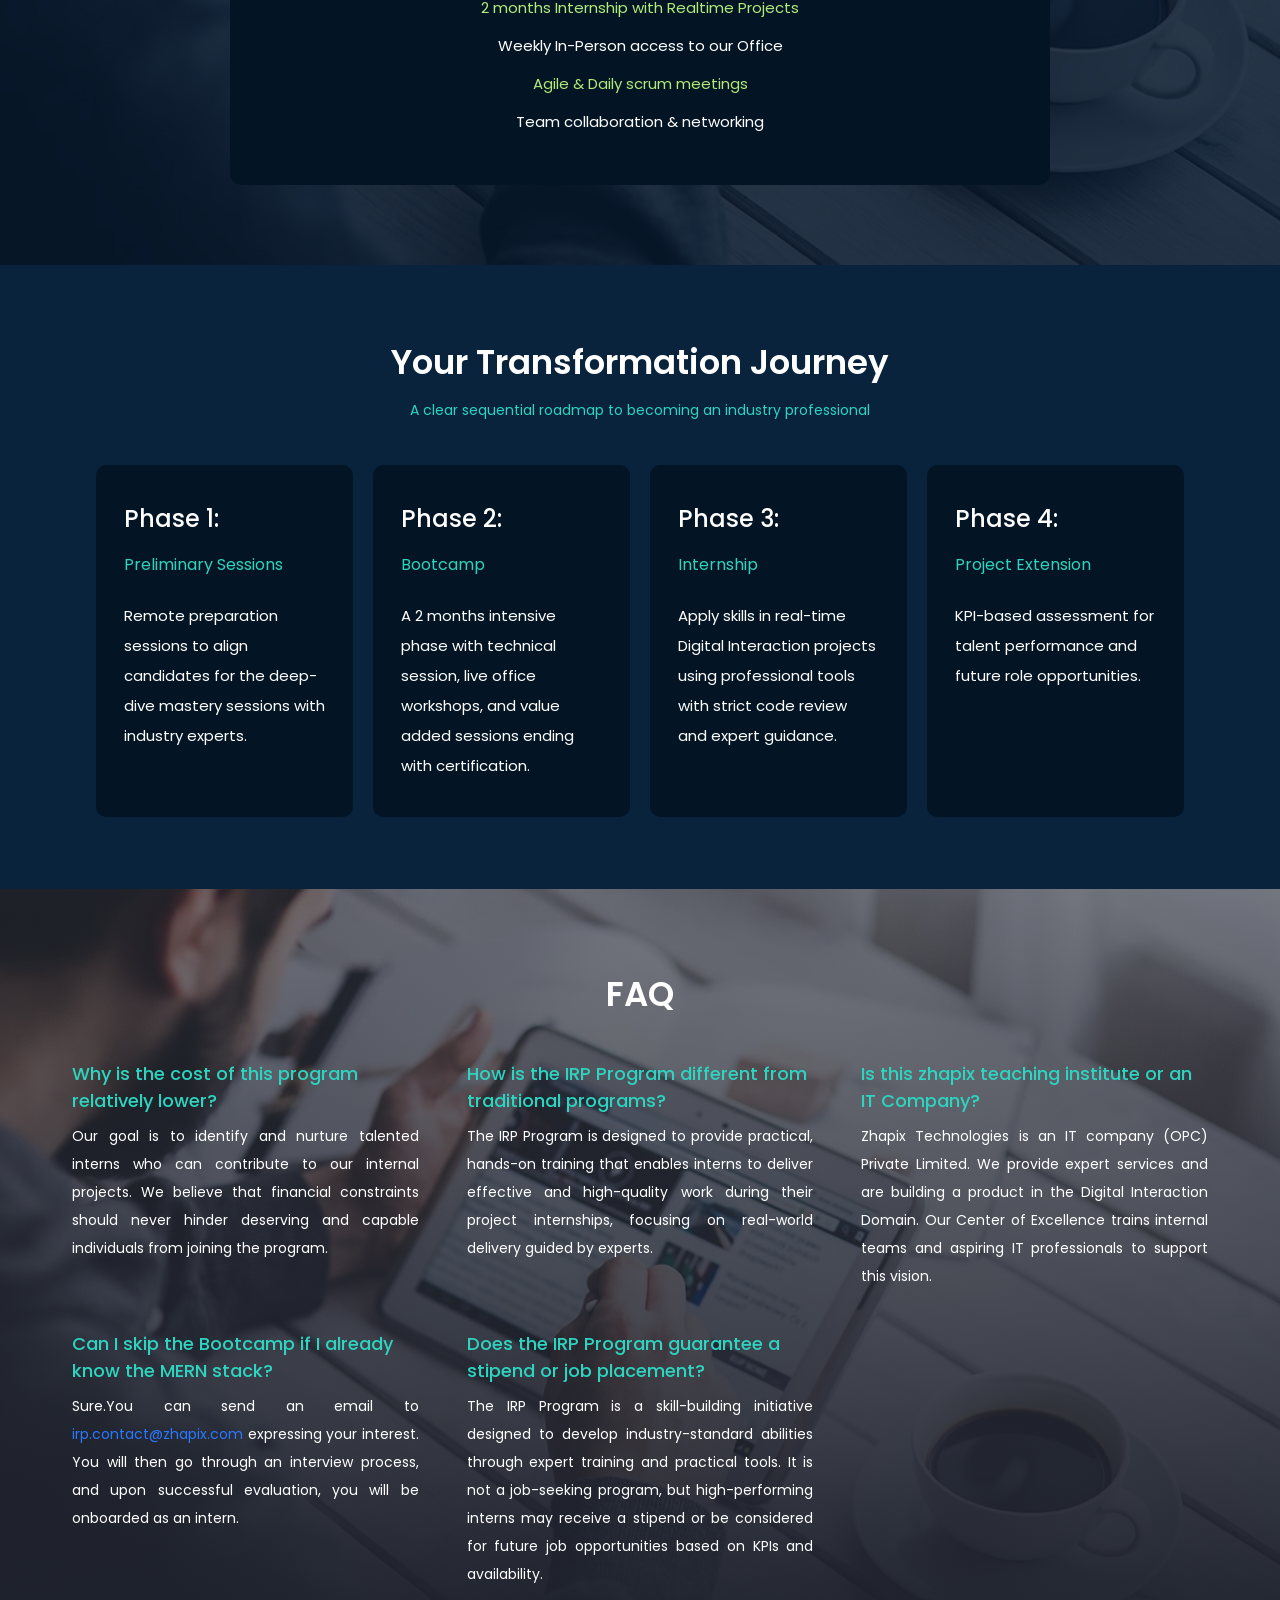
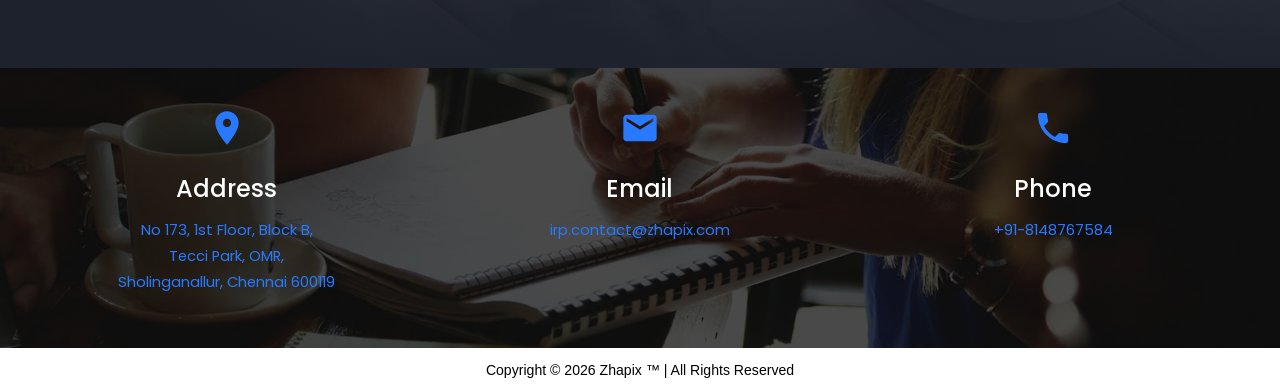
==== commit 0af06bf0: "Updates" ====
--- a/index.html
+++ b/index.html
@@ -4,27 +4,40 @@
 <head>
     <meta charset="UTF-8" />
     <meta name="viewport" content="width=device-width, initial-scale=1.0" />
-    
+
     <!-- PWA Meta Tags -->
     <meta name="theme-color" content="#2979ff" />
-    <meta name="description" content="Ready to launch your journey into the IT world of your dreams? Join Zhapix Industry Readiness Program." />
+    <meta name="description"
+        content="Ready to launch your journey into the IT world of your dreams? Join Zhapix Industry Readiness Program." />
     <meta name="mobile-web-app-capable" content="yes" />
     <meta name="apple-mobile-web-app-status-bar-style" content="default" />
     <meta name="apple-mobile-web-app-title" content="Zhapix IRP" />
     <meta name="application-name" content="Zhapix IRP" />
     <meta name="msapplication-TileColor" content="#2979ff" />
     <meta name="msapplication-config" content="./browserconfig.xml" />
-    
+
+    <!-- Favicon -->
+    <link rel="icon" href="./favicon.png" type="image/png" />
+    <link rel="shortcut icon" href="./favicon.png" type="image/png" />
+    <link rel="apple-touch-icon" href="./favicon.png" />
+    <link rel="icon" type="image/png" sizes="192x192" href="./favicon.png" />
+    <link rel="icon" type="image/png" sizes="32x32" href="./favicon.png" />
+    <link rel="icon" type="image/png" sizes="16x16" href="./favicon.png" />
+
     <!-- PWA Manifest -->
     <link rel="manifest" href="manifest.json" />
-    <link rel="apple-touch-icon" href="assets/icons/icon-152x152.png" />
-    <link rel="icon" type="image/png" sizes="32x32" href="assets/icons/icon-32x32.png" />
-    <link rel="icon" type="image/png" sizes="16x16" href="assets/icons/icon-16x16.png" />
-    
+
     <title>Industry Readiness Program – Zhapix</title>
-    <link rel="icon" href="assets/favicon.png">
     <link href="https://fonts.googleapis.com/css2?family=Poppins:wght@300;400;700;900&display=swap" rel="stylesheet" />
-  <link rel="stylesheet" crossorigin href="./assets/main-BmtXubBV.css">
+    <link rel="stylesheet" href="style.css" />
+    <script>
+
+        function loginWithZoho() {
+            // Route to local dashboard with a mock token
+            window.location.href = '/main?token=mock-local-token';
+        }
+    </script>
+
 </head>
 
 <body>
@@ -35,23 +48,23 @@
             <a href="#" class="logo" aria-label="Zhapix Home"
                 onclick="event.preventDefault(); window.scrollTo({top: 0, behavior: 'smooth'}); setTimeout(() => location.reload(), 500);"
                 title="Zhapix IRP">
-                <img src="./assets/white%20text%20logo-CqWR6yoP.png" alt="Zhapix" style="height:49px;width:auto;">
+                <img src="assets/white_text_logo.png" alt="Zhapix" style="height:49px;width:auto;">
             </a>
-            <span class="btn-login">Login</span>
+            <span onclick="loginWithZoho();" class="btn-login">Login</span>
         </div>
     </nav>
 
-    <section class="hero"  data-testid="hero-section">
+    <section class="hero" data-testid="hero-section">
 
         <!-- Layered background -->
         <div class="hero__bg"></div>
-        
+
 
         <!-- Hero Content -->
         <div class="hero__content">
             <h1 class="hero__title">Industry Readiness Program</h1>
             <p class="hero__desc">Ready to launch your journey into the IT world of your dreams?</p>
-            <a href="https://forms.zhapix.com/zhapix/form/IndustryReadinessProgram/formperma/Z4_EwT_Z39xYLJvcsZredeZYDDczXJsLLbadf8ahW8Q" id="apply-now-link"
+            <a href="https://forms.zhapix.com/zhapix/form/IndustryReadinessProgram/formperma/Z4_EwT_Z39xYLJvcsZredeZYDDczXJsLLbadf8ahW8Q"
                 class="btn-apply" role="button" target="_blank" rel="noopener noreferrer">Apply Now</a>
         </div>
 
@@ -70,22 +83,6 @@
 
         document.querySelector('.hero').addEventListener('mouseleave', () => {
             grid.style.transform = 'translate(0,0)';
-        });
-
-        // Zoho login function
-        function loginWithZoho() {
-            window.location.href = 'https://zhapix-dev.el.r.appspot.com/auth/zoho/login';
-        }
-
-        // Login button click event listener
-        document.addEventListener('DOMContentLoaded', function() {
-            const loginButton = document.querySelector('.btn-login');
-            if (loginButton) {
-                loginButton.addEventListener('click', function(e) {
-                    e.preventDefault();
-                    loginWithZoho();
-                });
-            }
         });
     </script>
 
@@ -107,7 +104,7 @@
                 </p>
             </div>
             <div class="about__image">
-                <img src="./assets/about-building-DSR7-GJZ.png" alt="Zhapix Office Building" />
+                <img src="assets/about-building.png" alt="Zhapix Office Building" />
             </div>
         </div>
     </section>
@@ -117,7 +114,7 @@
     <section class="mentor" data-testid="about-mentor">
         <div class="mentor__container">
             <div class="mentor__image">
-                <img src="./assets/mentor-photo-BCtnGgMC.png" alt="Vijayan Thanigaivelu" />
+                <img src="assets/mentor-photo.png" alt="Vijayan Thanigaivelu" />
             </div>
             <div class="mentor__content">
                 <h2 class="mentor__title">About Mentor</h2>
@@ -191,64 +188,66 @@
     </section>
 
 
-     <section class="specialization" data-testid="specialization">
-    <div class="container">
-      <div class="section-header">
-        <h2 class="section-title">Choose Your Specialization</h2>
-        <p class="section-subtitle">Select the path that matches your career aspirations.</p>
-      </div>
- 
-      <div class="cards-container">
-        <!-- Fullstack Development Card -->
-        <div class="card">
-          <h3 class="card-title">Fullstack Development with AI</h3>
-          <p class="card-description">
-            Build dynamic, end-to-end web applications using the powerful MERN Stack trusted by modern Tech companies.
-          </p>
-          <div class="technologies">
-            <p class="tech-label">Key Technologies :</p>
-            <ul class="tech-list">
-              <li>ReactJS</li>
-  <li>NodeJS</li>
-  <li>ExpressJS</li>
-  <li>MongoDB</li>
-  <li>HTML/CSS</li>
-  <li>Javascript/Typescript</li>
-  <li>Playwright</li>
-  <li>Postman</li>
-  <li>Google Cloud CCP</li>
-  <li>Github</li>
-  <li>Nodemon</li>
-  <li>Storybook</li>
-          </div>
-        </div>
- 
-        <!-- Automation Testing Card -->
-        <div class="card">
-          <h3 class="card-title">Automation Testing with AI</h3>
-          <p class="card-description">
-            Gain hands-on experience in automating UI workflows, validating APIs, and ensuring application reliability across platforms.
-          </p>
-          <div class="technologies">
-            <p class="tech-label">Key Technologies :</p>
-            <ul class="tech-list">
-              <li>E2E Testing</li>
-  <li>API Testing</li>
-  <li>Mobile Testing</li>
-  <li>Cypress</li>
-  <li>HTML/CSS/Javascript</li>
-  <li>Playwright</li>
-  <li>Browserstack</li>
-  <li>Postman</li>
-  <li>Appium</li>
-  <li>WebdriverIO</li>
-  <li>Zoho Issue Tracker</li>
-            </ul>
-          </div>
-        </div>
-      </div>
-    </div>
-  </section>
+    <section class="specialization" data-testid="specialization">
+        <div class="container">
+            <div class="section-header">
+                <h2 class="section-title">Choose Your Specialization</h2>
+                <p class="section-subtitle">Select the path that matches your career aspirations.</p>
+            </div>
+
+            <div class="cards-container">
+                <!-- Fullstack Development Card -->
+                <div class="card">
+                    <h3 class="card-title">Fullstack Development with AI</h3>
+                    <p class="card-description">
+                        Build dynamic, end-to-end web applications using the powerful MERN Stack trusted by modern Tech
+                        companies.
+                    </p>
+                    <div class="technologies">
+                        <p class="tech-label">Key Technologies :</p>
+                        <ul class="tech-list">
+                            <li>ReactJS</li>
+                            <li>NodeJS</li>
+                            <li>ExpressJS</li>
+                            <li>MongoDB</li>
+                            <li>HTML/CSS</li>
+                            <li>Javascript/Typescript</li>
+                            <li>Playwright</li>
+                            <li>Postman</li>
+                            <li>Google Cloud CCP</li>
+                            <li>Github</li>
+                            <li>Nodemon</li>
+                            <li>Storybook</li>
+                    </div>
+                </div>
+
+                <!-- Automation Testing Card -->
+                <div class="card">
+                    <h3 class="card-title">Automation Testing with AI</h3>
+                    <p class="card-description">
+                        Gain hands-on experience in automating UI workflows, validating APIs, and ensuring application
+                        reliability across platforms.
+                    </p>
+                    <div class="technologies">
+                        <p class="tech-label">Key Technologies :</p>
+                        <ul class="tech-list">
+                            <li>E2E Testing</li>
+                            <li>API Testing</li>
+                            <li>Mobile Testing</li>
+                            <li>Cypress</li>
+                            <li>HTML/CSS/Javascript</li>
+                            <li>Playwright</li>
+                            <li>Browserstack</li>
+                            <li>Postman</li>
+                            <li>Appium</li>
+                            <li>WebdriverIO</li>
+                            <li>Zoho Issue Tracker</li>
+                        </ul>
+                    </div>
+                </div>
+            </div>
+        </div>
+    </section>
 
     <!-- ── IRP PROGRAM STRUCTURE SECTION ── -->
     <section class="irp" data-testid="irp-structure">
@@ -328,7 +327,7 @@
 
 
     <!-- ── FAQ SECTION ── -->
-    <section class="faq"  data-testid="faq">
+    <section class="faq" data-testid="faq">
         <div class="faq__bg"></div>
         <div class="faq__overlay"></div>
         <div class="faq__container">
@@ -388,7 +387,7 @@
 
 
     <!-- ── FOOTER SECTION ── -->
-    <footer class="footer"  data-testid="footer" style="border-top:none;margin-top:0;">
+    <footer class="footer" data-testid="footer" style="border-top:none;margin-top:0;">
         <div class="footer__bg"></div>
         <div class="footer__overlay"></div>
         <div class="footer__container">
@@ -432,39 +431,103 @@
         </div>
     </footer>
 
-   
-        <div class="footer__copy"  data-testid="footer-copy">
-            <p>Copyright © 2026 Zhapix ™ | All Rights Reserved</p>
-        </div>
-
-        <div class="zpcontainer-fluid zpcontainer">
-            <div data-element-id="elm_RaW3UFoQdzSlziyOm8KQDQ" data-element-type="row"
-                class="zprow zprow-container zpalign-items-flex-start zpjustify-content-flex-start zpdefault-section zpdefault-section-bg "
-                data-equal-column="false">
-                <style type="text/css"></style>
-                <div data-element-id="elm_yZby31kijuLhIIBPq1WK4A" data-element-type="column"
-                    class="zpelem-col zpcol-12 zpcol-md-12 zpcol-sm-12 zpalign-self- zpdefault-section zpdefault-section-bg ">
-                    <style type="text/css">
-                        [data-element-id="elm_yZby31kijuLhIIBPq1WK4A"].zpelem-col {
-                            margin-block-start: -130px;
+
+    <div class="footer__copy" data-testid="footer-copy">
+        <p>Copyright © 2026 Zhapix ™ | All Rights Reserved</p>
+    </div>
+
+    <div class="zpcontainer-fluid zpcontainer">
+        <div data-element-id="elm_RaW3UFoQdzSlziyOm8KQDQ" data-element-type="row"
+            class="zprow zprow-container zpalign-items-flex-start zpjustify-content-flex-start zpdefault-section zpdefault-section-bg "
+            data-equal-column="false">
+            <style type="text/css"></style>
+            <div data-element-id="elm_yZby31kijuLhIIBPq1WK4A" data-element-type="column"
+                class="zpelem-col zpcol-12 zpcol-md-12 zpcol-sm-12 zpalign-self- zpdefault-section zpdefault-section-bg ">
+                <style type="text/css">
+                    [data-element-id="elm_yZby31kijuLhIIBPq1WK4A"].zpelem-col {
+                        margin-block-start: -130px;
+                    }
+                </style>
+                <div data-element-id="elm_-yIZPcAl-gKIKeJEhWPPOg" data-element-type="codeSnippet"
+                    class="zpelement zpelem-codesnippet zp-hidden-md zp-hidden-sm zp-hidden-xs ">
+                    <div class="zpsnippet-container">
+                        <script>window.$zoho = window.$zoho || {};
+                            $zoho.salesiq = $zoho.salesiq || {
+                                ready: function () { }
+                            };
+                        </script>
+                        <script id="zsiqscript"
+                            src="https://salesiq.zohopublic.in/widget?wc=siqfc632213f5e4f5ca4d10f92a32b23245b831f6800d82dc65744e534cc62cc81bfeb9c15447813f2f452e9c14a0f85e56"
+                            defer=""></script>
+                    </div>
+                </div>
+            </div>
+        </div>
+    </div>
+
+    <!-- PWA Service Worker Registration -->
+    <script>
+
+        /* To be reverted back once we deploy in main domain
+
+        if ('serviceWorker' in navigator) {
+            window.addEventListener('load', () => {
+                navigator.serviceWorker.register('/sw.js')
+                    .then(registration => {
+                        console.log('ServiceWorker registration successful with scope: ', registration.scope);
+                    })
+                    .catch(error => {
+                        console.log('ServiceWorker registration failed: ', error);
+                    });
+            });
+        }
+        */
+
+        // PWA Install Prompt
+        let deferredPrompt;
+        window.addEventListener('beforeinstallprompt', (e) => {
+            e.preventDefault();
+            deferredPrompt = e;
+
+            // Show install button or banner here
+            console.log('Install prompt ready');
+
+            // Example: Show install button after 3 seconds
+            setTimeout(() => {
+                const installBtn = document.createElement('button');
+                installBtn.textContent = 'Install App';
+                installBtn.style.cssText = `
+                    position: fixed;
+                    bottom: 20px;
+                    right: 20px;
+                    background: #2979ff;
+                    color: white;
+                    border: none;
+                    padding: 12px 24px;
+                    border-radius: 8px;
+                    cursor: pointer;
+                    font-weight: 600;
+                    z-index: 9999;
+                    box-shadow: 0 4px 12px rgba(41, 121, 255, 0.3);
+                `;
+
+                installBtn.addEventListener('click', () => {
+                    deferredPrompt.prompt();
+                    deferredPrompt.userChoice.then((choiceResult) => {
+                        if (choiceResult.outcome === 'accepted') {
+                            console.log('User accepted the install prompt');
+                        } else {
+                            console.log('User dismissed the install prompt');
                         }
-                    </style>
-                    <div data-element-id="elm_-yIZPcAl-gKIKeJEhWPPOg" data-element-type="codeSnippet"
-                        class="zpelement zpelem-codesnippet zp-hidden-md zp-hidden-sm zp-hidden-xs ">
-                        <div class="zpsnippet-container">
-                            <script>window.$zoho = window.$zoho || {};
-                                $zoho.salesiq = $zoho.salesiq || {
-                                    ready: function () { }
-                                };
-                            </script>
-                            <script id="zsiqscript"
-                                src="https://salesiq.zohopublic.in/widget?wc=siqfc632213f5e4f5ca4d10f92a32b23245b831f6800d82dc65744e534cc62cc81bfeb9c15447813f2f452e9c14a0f85e56"
-                                defer=""></script>
-                        </div>
-                    </div>
-                </div>
-            </div>
-        </div>
+                        deferredPrompt = null;
+                        installBtn.remove();
+                    });
+                });
+
+                document.body.appendChild(installBtn);
+            }, 3000);
+        });
+    </script>
 
 </body>
 
--- a/style.css
+++ b/style.css
@@ -0,0 +1,1317 @@
+*,
+*::before,
+*::after {
+  box-sizing: border-box;
+  margin: 0;
+  padding: 0;
+}
+
+:root {
+  --blue: #2979ff;
+  --blue-dark: #1a5fd4;
+  --blue-glow: rgba(41, 121, 255, 0.45);
+  --white: #ffffff;
+  --grey: #c8d0df;
+  --black: #0a0e1a;
+  --overlay: rgba(6, 12, 30, 0.72);
+}
+
+body {
+  font-family: "Poppins", sans-serif;
+  background: #013547;
+  margin: 0;
+  padding: 0;
+}
+
+/* ── HERO ── */
+.hero {
+  position: relative;
+  width: 100%;
+  min-height: 420px;
+  display: flex;
+  flex-direction: column;
+  overflow: hidden;
+}
+
+/* Background layer */
+.hero__bg {
+  position: absolute;
+  inset: 0;
+  background-image: linear-gradient(to bottom, rgb(6 12 30 / 40%), rgba(6, 12, 30, 0.72)),url("[data-uri]");
+  background-size: cover;
+  background-position: center;
+  background-repeat: no-repeat;
+  z-index: 0;
+}
+
+/* Gradient overlay */
+.hero__bg::after {
+  content: "";
+  position: absolute;
+  inset: 0;
+  background: rgba(3, 34, 45, 0.6);
+}
+
+/* Animated grid / circuit-board overlay */
+.hero__grid {
+  position: absolute;
+  inset: 0;
+  background-image:
+    linear-gradient(rgba(41, 121, 255, 0.08) 1px, transparent 1px),
+    linear-gradient(90deg, rgba(41, 121, 255, 0.08) 1px, transparent 1px);
+  background-size: 52px 52px;
+  animation: gridDrift 18s linear infinite;
+  z-index: 1;
+}
+
+@keyframes gridDrift {
+  0% {
+    background-position: 0 0;
+  }
+
+  100% {
+    background-position: 52px 52px;
+  }
+}
+
+/* ── NAV BAR ── */
+.navbar {
+    height: 100px;
+    position: sticky;
+    top: 0;
+    padding: 0 20px;      /* Adjust horizontal padding */
+    display: flex;
+    align-items: center;  /* Keeps content centered vertically */
+    background-color: #020E16; /* Ensure background matches your theme */
+    z-index: 1000;
+}
+
+.navbar__container {
+    width: 100%;
+    max-width: 1200px;    /* Limits how wide the nav content spreads */
+    margin: 0 auto;
+    display: flex;
+    justify-content: space-between;
+}
+
+.logo {
+  display: flex;
+  position: sticky;
+  align-items: center;
+  gap: 10px;
+  text-decoration: none;
+  animation: fadeInDown 0.7s ease both;
+  transition: transform 0.3s ease;
+}
+
+.logo-text {
+  font-family: "Poppins", sans-serif;
+  font-size: 1.3rem;
+  font-weight: 700;
+  color: #ffffff;
+  letter-spacing: 0.03em;
+}
+
+.logo:hover {
+  transform: scale(1.05);
+}
+
+.logo__name {
+  font-size: 1.3rem;
+  font-weight: 700;
+  color: #ffffff;
+  letter-spacing: 0.03em;
+}
+
+.logo__name .logo__i {
+  color: #ffffff;
+  position: relative;
+  display: inline-block;
+}
+
+.logo__name .logo__idot {
+  position: absolute;
+  top: -0.32em;
+  left: 50%;
+  transform: translateX(-50%);
+  color: #e8000d;
+  font-size: 0.75em;
+  font-weight: 900;
+  line-height: 1;
+  font-style: normal;
+}
+
+/* ── HERO CONTENT ── */
+.hero__content {
+  position: relative;
+  z-index: 10;
+  flex: 1;
+  display: flex;
+  flex-direction: column;
+  align-items: center;
+  justify-content: center;
+  text-align: center;
+  padding: 64px 24px 72px;
+  gap: 20px;
+}
+
+.hero__title {
+  font-size: 56px;
+  font-weight: 900;
+  color: var(--white);
+  line-height: 1.12;
+  letter-spacing: -0.01em;
+  max-width: 820px;
+  white-space: nowrap;
+  text-shadow:
+    0 0 40px rgba(41, 121, 255, 0.35),
+    0 2px 8px rgba(0, 0, 0, 0.6);
+}
+
+.hero__desc {
+  font-size: clamp(0.95rem, 2vw, 1.15rem);
+  font-weight: 500;
+  color: #ffffff;
+  max-width: 560px;
+  line-height: 1.65;
+  /*animation: fadeInUp 0.8s 0.4s ease both;*/
+}
+
+/* Desktop mode: single line for hero description */
+@media (min-width: 901px) {
+  .hero__desc {
+    white-space: nowrap;
+    max-width: none;
+  }
+}
+
+/* ── BUTTON ── */
+.btn-apply {
+  width: 150px;
+  height: 50px;
+  display: inline-block;
+  margin-top: 8px;
+  padding: 14px 22px;
+  background: #2979ff;
+  color: #000;
+  font-family: "Poppins", sans-serif;
+  font-size: 1rem;
+  font-weight: 500;
+  letter-spacing: 0.04em;
+  border: none;
+  border-radius: 20px;
+  cursor: pointer;
+  text-decoration: none;
+  position: relative;
+  overflow: hidden;
+  /*box-shadow: 0 4px 24px var(--blue-glow);
+  animation: fadeInUp 0.8s 0.6s ease both;*/
+  transition:
+    background 0.25s,
+    box-shadow 0.25s,
+    transform 0.18s;
+}
+
+.btn-apply::before {
+  content: "";
+  position: absolute;
+  inset: 0;
+  background: linear-gradient(
+    120deg,
+    rgba(255, 255, 255, 0.18) 0%,
+    transparent 60%
+  );
+  opacity: 0;
+  transition: opacity 0.25s;
+}
+
+.btn-apply:hover {
+  background: #0F6CB5;
+  transform: translateY(-2px) scale(1.03);
+}
+
+.btn-apply:hover::before {
+  opacity: 1;
+}
+
+.btn-apply:active {
+  transform: scale(0.97);
+}
+
+/* ── LOGIN BUTTON ── */
+.btn-login {
+  display: inline-block;
+  padding: 10px 24px;
+  background: transparent;
+  color: #ffffff;
+  font-family: "Poppins", sans-serif;
+  font-size: 20px;
+  font-weight: 600;
+  /*border: 1px solid #ffffff;*/
+  border-radius: 25px;
+  cursor: pointer;
+  text-decoration: none;
+  transition: all 0.3s ease;
+}
+
+/*.btn-login:hover {
+  background: #ffffff;
+  color: #09233c;
+  transform: translateY(-1px);
+  box-shadow: 0 4px 12px rgba(255, 255, 255, 0.2);
+}*/
+
+.btn-login:active {
+  transform: scale(0.98);
+}
+
+/* ── MESSAGE BOX POSITIONING ── */
+.message-box-container {
+  position: fixed;
+  bottom: 20px;
+  right: 20px;
+  z-index: 1000;
+}
+
+/* ── KEYFRAMES ── */
+@keyframes fadeInDown {
+  from {
+    opacity: 0;
+    transform: translateY(-20px);
+  }
+
+  to {
+    opacity: 1;
+    transform: translateY(0);
+  }
+}
+
+@keyframes fadeInUp {
+  from {
+    opacity: 0;
+    transform: translateY(28px);
+  }
+
+  to {   
+    opacity: 1;
+    transform: translateY(0);
+  }
+}
+
+/* ── RESPONSIVE ── */
+@media (max-width: 600px) {
+  .navbar {
+    padding: 14px 20px;
+  }
+
+  .hero__content {
+    padding: 48px 18px 60px;
+  }
+
+  .hero__title {
+    font-size: 1.9rem;
+  }
+
+  .btn-apply {
+    padding: 13px 34px;
+    font-size: 0.95rem;
+  }
+}
+
+ /* ── ABOUT SECTION ── */
+        .about {
+            background: #031525;
+            width: 100%;
+            padding: 64px 0 32px;
+        }
+
+        .about__container {
+            max-width: 1200px;
+            margin: 0 auto;
+            padding: 0 56px;
+            display: flex;
+            align-items: center;
+            gap: 56px;
+        }
+
+        .about__content {
+            flex: 1.2;
+            display: flex;
+            flex-direction: column;
+            gap: 22px;
+            order: 1;
+        }
+
+        .about__image {
+            flex: 0 0 260px; /* Force 260px width */
+            width: 260px;
+            height: 260px;
+            border-radius: 12px;
+            overflow: hidden;
+            box-shadow: 0 12px 40px rgba(0, 0, 0, 0.45);
+            order: 2;
+        }
+
+        .about__image svg, .about__image img {
+            width: 100%;
+            height: 100%;
+            object-fit: cover;
+            display: block;
+            border-radius: 12px;
+        }
+
+        .about__title {
+            font-size: 28px;
+            font-weight: 600;
+            color: #ffffff;
+            margin-bottom: 4px;
+        }
+
+        .about__para {
+            font-size: 15px;
+            font-weight: 400;
+            color: #ffffff;
+            line-height: 2.0;
+            text-align: left;
+        }
+
+        /* ── MENTOR SECTION ── */
+        .mentor {
+            background: #031525;
+            width: 100%;
+            padding: 60px 0;
+        }
+
+        .mentor__container {
+            max-width: 1200px;
+            margin: 0 auto;
+            padding: 0 56px;
+            display: flex;
+            align-items: center;
+            gap: 48px;
+        }
+
+        .mentor__image {
+            flex: 0 0 260px; /* Keep consistent 260x260 requested */
+            width: 260px;
+            height: 260px;
+            border-radius: 10px;
+            overflow: hidden;
+            box-shadow: 0 8px 32px rgba(0, 0, 0, 0.4);
+            background: #fff;
+        }
+
+        .mentor__image svg, .mentor__image img {
+            width: 100%;
+            height: 100%;
+            object-fit: cover;
+            object-position: center top;
+            display: block;
+        }
+
+        .mentor__content {
+            flex: 1;
+            display: flex;
+            flex-direction: column;
+            gap: 20px;
+        }
+
+        .mentor__title {
+            font-size: 28px;
+            font-weight: 600;
+            color: #ffffff;
+            margin-bottom: 4px;
+        }
+
+        .mentor__para {
+            font-size:15px;
+            font-weight: 400;
+            color: #ffffff;
+            line-height: 2.0;
+            text-align: left;
+        }
+
+        .mentor__para strong {
+            font-weight: 600;
+            color: #ffffff;
+        }
+
+        .divider {
+            border-bottom: 1px solid #1e293b;
+            max-width: 1088px;
+            margin: 0 auto;
+        }
+
+        /* Responsive Breakpoints */
+        @media (max-width: 900px) {
+            .about__container, .mentor__container {
+                flex-direction: column;
+                padding: 0 32px;
+                gap: 28px;
+                text-align: center;
+            }
+
+            .about__image, .mentor__image {
+                order: 1;
+                margin: 0 auto;
+            }
+
+            .about__content, .mentor__content {
+                order: 2;
+                width: 100%;
+            }
+
+            .about__title, .mentor__title {
+                text-align: center;
+            }
+
+            .about__para, .mentor__para {
+                text-align: left;
+            }
+        }
+
+        @media (max-width: 480px) {
+            .about__container, .mentor__container {
+                padding: 0 20px;
+                gap: 20px;
+            }
+            .about__title, .mentor__title {
+                font-size: 1.4rem;
+            }
+            .about__para, .mentor__para {
+                font-size: 0.92rem;
+            }
+            .about__image, .mentor__image {
+                width: 220px;
+                height: 220px;
+            }
+        }
+
+/* ── WHY CHOOSE SECTION ── */
+.why {
+  position: relative;
+  width: 100%;
+  padding: 80px 0;
+  overflow: hidden;
+}
+
+.why__bg {
+  position: absolute;
+  inset: 0;
+  background-image: url("assets/why-bg.png");
+  background-size: cover;
+  background-position: center;
+  background-repeat: no-repeat;
+  z-index: 0;
+}
+
+.why__overlay {
+  position: absolute;
+  inset: 0;
+  background-image: linear-gradient(to bottom, rgba(31, 31, 31, 0.9), rgba(31, 31, 31, 0.9));
+  z-index: 1;
+}
+
+.why__container {
+  position: relative;
+  z-index: 2;
+  max-width: 1200px;
+  margin: 0 auto;
+  padding: 0 56px;
+  display: flex;
+  align-items: flex-start;
+  gap: 56px;
+}
+
+.why__left {
+  flex: 0 0 340px;
+  display: flex;
+  flex-direction: column;
+  gap: 18px;
+  padding-top: 40px;
+}
+
+.why__title {
+  font-family: "Poppins", sans-serif;
+  font-size: 30px;
+  font-weight: 600;
+  color: #ffffff;
+  line-height: 1.3;
+}
+
+.why__para {
+  font-family: "Poppins", sans-serif;
+  font-size: 15px;
+  font-weight: 400;
+  color: #ffffff;
+  line-height: 1.8;
+}
+
+.why__grid {
+  flex: 1;
+  display: grid;
+  grid-template-columns: 1fr 1fr;
+  gap: 16px;
+}
+
+.why__card {
+  background-color: rgba(255, 255, 255, 0.18);
+  background-image: unset;
+  border-color: transparent;
+  backdrop-filter: blur(6px);
+  border-radius: 0px;
+  padding: 20px;
+  display: flex;
+  flex-direction: column;
+  gap: 12px;
+}
+
+.why__card--wide {
+  grid-column: 1 / -1;
+}
+
+.why__card-title {
+  font-family: "Poppins", sans-serif;
+  font-size: 1.05rem;
+  font-weight: 500;
+  color: #2dd4bf;
+}
+
+.why__card-text {
+  font-family: "Poppins", sans-serif;
+  font-size: 0.92rem;
+  font-weight: 400;
+  color: #f0f0f0;
+  line-height: 1.75;
+}
+
+@media (max-width: 900px) {
+  .why__container {
+    flex-direction: column;
+    padding: 0 32px;
+    gap: 36px;
+  }
+
+  .why__left {
+    flex: none;
+    width: 100%;
+    padding-top: 0;
+  }
+
+  .why__grid {
+    width: 100%;
+  }
+}
+
+@media (max-width: 480px) {
+  .why__container {
+    padding: 0 20px;
+  }
+
+  .why__grid {
+    grid-template-columns: 1fr;
+  }
+
+  .why__card--wide {
+    grid-column: 1;
+  }
+}
+
+.specialization {
+      background: linear-gradient(135deg, #0d2847 0%, #091d3a 100%);
+      padding: 80px 0;
+      display: flex;
+      align-items: center;
+    }
+ 
+    .container {
+      max-width: 1280px;
+      margin: 0 auto;
+      padding: 0 40px;
+    }
+ 
+    .section-header {
+      text-align: center;
+      margin-bottom: 56px;
+    }
+ 
+    .section-title {
+      font-size: 34px;
+      font-weight: 600;
+      color: #ffffff;
+      margin-bottom: 12px;
+    }
+ 
+    .section-subtitle {
+      font-size: 16px;
+      font-weight: 400;
+      color: #5eead4;
+    }
+ 
+    .cards-container {
+      display: grid;
+      grid-template-columns: repeat(2, 1fr);
+      gap: 32px;
+      align-items: stretch;
+    }
+ 
+    .card {
+      background: rgba(3, 21, 37, 0.8);
+      border: 1px solid rgba(94, 234, 212, 0.2);
+      border-radius: 16px;
+      padding: 40px 36px;
+      display: grid;
+      grid-template-rows: auto auto 1fr;
+      gap: 20px;
+      transition: transform 0.3s ease, border-color 0.3s ease;
+    }
+ 
+    .card:hover {
+      transform: translateY(-4px);
+      border-color: rgba(94, 234, 212, 0.4);
+    }
+ 
+    .card-title {
+      font-size: 1.4rem;
+      font-weight: 500;
+      color: #fde047;
+      line-height: 1.3;
+    }
+ 
+    .card-description {
+      font-size: 15px;
+      font-weight: 400;
+      color: #e5e7eb;
+      line-height: 2.0;
+    }
+ 
+    .technologies {
+      align-self: end;
+    }
+ 
+    .tech-label {
+      font-size: 16px;
+      font-weight: 500;
+      color: #ffffff;
+      margin-bottom: 16px;
+    }
+ 
+    .tech-list {
+      list-style:square;      
+      padding: 0;
+      margin: 0;
+      display: flex;  
+      flex-direction: row;  
+      gap: 30px;     
+      flex-flow:wrap;
+      row-gap:normal;
+      margin-left:15px; 
+      color: #fff;
+      font-size:14px;
+      line-height: 2.0;
+    }
+ 
+   /* .tech-list li {
+      font-size: 0.95rem;
+      font-weight: 400;
+      color: #d1d5db;
+      line-height: 1.6;
+      padding-left: 20px;
+      position: relative;
+    }
+ 
+    .tech-list li::before {
+      content: "•";
+      position: absolute;
+      left: 0;
+      color: #fcffff;
+      font-weight: 700;
+    }
+ */
+    /* Responsive Design */
+    @media (max-width: 968px) {
+      .cards-container {
+        grid-template-columns: 1fr;
+      }
+ 
+      .section-title {
+        font-size: 2rem;
+      }
+ 
+      .card {
+        padding: 32px 28px;
+      }
+    }
+ 
+    @media (max-width: 640px) {
+      .specialization {
+        padding: 60px 0;
+      }
+ 
+      .container {
+        padding: 0 20px;
+      }
+ 
+      .section-header {
+        margin-bottom: 40px;
+      }
+ 
+      .section-title {
+        font-size: 1.75rem;
+      }
+ 
+      .section-subtitle {
+        font-size: 1rem;
+      }
+ 
+      .card {
+        padding: 28px 24px;
+      }
+ 
+      .card-title {
+        font-size: 1.25rem;
+      }
+ 
+      .card-description {
+        font-size: 0.95rem;
+      }
+ 
+      .tech-list li {
+        font-size: 0.9rem;
+      }
+    }
+/* ── IRP PROGRAM STRUCTURE SECTION ── */
+.irp {
+  position: relative;
+  width: 100%;
+  padding: 80px 0;
+  overflow: hidden;
+}
+
+.irp__bg {
+  position: absolute;
+  inset: 0;
+  background-image: url("assets/irp-bg.png");
+  background-size: cover;
+  background-position: center;
+  background-repeat: no-repeat;
+  z-index: 0;
+}
+
+.irp__overlay {
+  position: absolute;
+  inset: 0;
+  background: rgba(3, 20, 40, 0.85);
+  z-index: 1;
+}
+
+.irp__container {
+  position: relative;
+  z-index: 2;
+  max-width: 900px;
+  margin: 0 auto;
+  padding: 0 40px;
+  display: flex;
+  flex-direction: column;
+  align-items: center;
+  gap: 32px;
+}
+
+.irp__title {
+  font-family: "Poppins", sans-serif;
+  font-size: 34px;
+  font-weight: 600;
+  color: #ffffff;
+  text-align: center;
+}
+
+.irp__card {
+  width: 100%;
+  background-color: #031525;
+  border-radius: 12px;
+  padding: 48px 56px;
+  display: flex;
+  flex-direction: column;
+  align-items: center;
+  gap: 16px;
+  text-align: center;
+}
+
+.irp__tag {
+  font-family: "Poppins", sans-serif;
+  font-size: 24px;
+  font-weight: 600;
+  color: #2dd4bf;
+}
+
+.irp__desc {
+  font-family: "Poppins", sans-serif;
+  font-size: 15px;
+  font-weight: 400;
+  color: #ffffff;
+  line-height: 2.0;
+  max-width: 640px;
+}
+
+.irp__sub {
+  font-family: "Poppins", sans-serif;
+  font-size: 18px;
+  font-weight: 600;
+  color: rgb(244, 244, 78);
+  margin-top: 16px;
+}
+
+.irp__price {
+  font-family: "Poppins", sans-serif;
+  font-size: 35px;
+  font-weight: 600;
+  color: #2dd4bf;
+}
+
+.irp__gst {
+  font-size: 0.85rem;
+  font-weight: 400;
+  color: #2dd4bf;
+}
+
+.irp__list {
+  list-style: none;
+  padding: 0;
+  margin: 0;
+  display: flex;
+  flex-direction: column;
+  gap: 8px;
+  width: 100%;
+}
+
+.irp__list li {
+  font-family: "Poppins", sans-serif;
+  font-size: 15px;
+  font-weight: 400;
+  line-height: 2.0;
+  text-align: center;
+}
+
+.irp__item--teal {
+  color: rgb(178, 234, 121);
+}
+
+.irp__item--white {
+  color: #ffffff;
+}
+
+@media (max-width: 768px) {
+  .logo img {
+    height: 36px;
+    width: auto;
+  }
+
+  .irp__card {
+    padding: 32px 24px;
+  }
+
+  .irp__price {
+    font-size: 1.6rem;
+  }
+}
+
+@media (max-width: 480px) {
+  .irp__container {
+    padding: 0 16px;
+  }
+
+  .irp__card {
+    padding: 24px 16px;
+  }
+}
+
+/* ── TRANSFORMATION JOURNEY SECTION ── */
+.journey {
+  background: rgb(9, 35, 60);
+  width: 100%;
+  padding: 72px 0;
+  border-top: none;
+}
+
+.journey__container {
+  max-width: 1200px;
+  margin: 0 auto;
+  padding: 0 56px;
+  display: flex;
+  flex-direction: column;
+  align-items: center;
+  gap: 12px;
+}
+
+.journey__title {
+  font-family: "Poppins", sans-serif;
+  font-size: 34px;
+  font-weight: 600;
+  color: #ffffff;
+  text-align: center;
+}
+
+.journey__subtitle {
+  font-family: "Poppins", sans-serif;
+  font-size: 14px;
+  font-weight: 400;
+  color: #2dd4bf;
+  text-align: center;
+  margin-bottom: 32px;
+}
+
+.journey__grid {
+  width: 100%;
+  display: grid;
+  grid-template-columns: repeat(4, 1fr);
+  gap: 20px;
+}
+
+.journey__card {
+  background-color: #031525;
+  border-radius: 10px;
+  padding: 36px 28px;
+  display: flex;
+  flex-direction: column;
+  gap: 16px;
+}
+
+.journey__phase {
+  font-family: "Poppins", sans-serif;
+  font-size: 24px;
+  font-weight: 500;
+  color: #ffffff;
+}
+
+.journey__phase-name {
+  font-family: "Poppins", sans-serif;
+  font-size: 16px;
+  font-weight: 400;
+  color: #2dd4bf;
+}
+
+.journey__phase-desc {
+  font-family: "Poppins", sans-serif;
+  font-size: 15px;
+  font-weight: 400;
+  color: #ffffff;
+  line-height: 2.0;
+  margin-top: 8px;
+}
+
+@media (max-width: 1024px) {
+  .journey__grid {
+    grid-template-columns: 1fr;
+  }
+
+  .journey__container {
+    padding: 0 32px;
+  }
+}
+
+@media (max-width: 480px) {
+  .journey__container {
+    padding: 0 16px;
+  }
+
+  .journey__card {
+    padding: 24px 16px;
+  }
+}
+
+/* ── FAQ SECTION ── */
+.faq {
+  position: relative;
+  width: 100%;
+  padding: 80px 0;
+  overflow: hidden;
+}
+
+.faq__bg {
+  position: absolute;
+  inset: 0;
+  background-image: url("assets/faq-bg.png");
+  background-size: cover;
+  background-position: center;
+  background-repeat: no-repeat;
+  z-index: 0;
+}
+
+.faq__overlay {
+  position: absolute;
+  inset: 0;
+ background-image: linear-gradient(to bottom, rgba(30, 34, 45, 0.6), rgb(30, 34, 45));
+  z-index: 1;
+}
+
+.faq__container {
+  position: relative;
+  z-index: 2;
+  max-width: 1200px;
+  margin: 0 auto;
+  padding: 0 32px;
+  display: flex;
+  flex-direction: column;
+  align-items: center;
+  gap: 40px;
+}
+
+.faq__title {
+  font-family: "Poppins", sans-serif;
+  font-size: 34px;
+  font-weight: 600;
+  color: #ffffff;
+  text-align: center;
+}
+
+.faq__grid {
+  width: 100%;
+  display: grid;
+  grid-template-columns: repeat(3, 1fr);
+  gap: 40px 48px;
+}
+
+.faq__item {
+  display: flex;
+  flex-direction: column;
+  gap: 8px;
+}
+
+.faq__q {
+  font-family: "Poppins", sans-serif;
+  font-size: 18px;
+  font-weight: 500;
+  color: #2dd4bf;
+  line-height: 1.5;
+}
+
+.faq__a {
+  font-family: "Poppins", sans-serif;
+  font-size: 14px;
+  font-weight: 400;
+  color: #ffffff;
+  line-height: 2.0;
+  text-align: left;
+  margin-bottom: 0;
+  text-align: justify;
+}
+
+.faq__a a {
+  color: #2979ff;
+  text-decoration: none;
+  transition:
+    color 0.3s ease,
+    text-decoration 0.3s ease;
+}
+
+.faq__a a:hover {
+  color: #1a5fd4;
+  text-decoration: underline;
+}
+
+@media (max-width: 1024px) {
+  .faq__grid {
+    grid-template-columns: repeat(2, 1fr);
+  }
+
+  .faq__container {
+    padding: 0 32px;
+  }
+}
+
+@media (max-width: 600px) {
+  .faq__grid {
+    grid-template-columns: 1fr;
+  }
+
+  .faq__container {
+    padding: 0 20px;
+  }
+}
+
+/* ── FOOTER SECTION ── */
+.footer {
+  position: relative;
+  width: 100%;
+  min-height: 280px;
+  overflow: visible;
+  box-sizing: border-box;
+}
+
+.footer__bg {
+  position: absolute;
+  top: 0;
+  left: 0;
+  right: 0;
+  bottom: 0;
+  width: 100%;
+  background-image: url("assets/footer-bg.png");
+  background-size: cover;
+  background-position: center;
+  background-repeat: no-repeat;
+  z-index: 0;
+}
+
+.footer__overlay {
+  position: absolute;
+  top: 0;
+  left: 0;
+  right: 0;
+  bottom: 0;
+  width: 100%;
+ background-image: linear-gradient(to bottom, rgba(0, 0, 0, 0.71), rgba(0, 0, 0, 0.71));
+  z-index: 1;
+}
+
+.footer__container {
+  position: relative;
+  z-index: 2;
+  width: 100%;
+  margin: 0 auto;
+  padding: 60px 40px 40px;
+  display: grid;
+  grid-template-columns: repeat(3, 1fr);
+  gap: 40px;
+  text-align: center;
+  box-sizing: border-box;
+}
+.footer__item {
+  display: flex;
+  flex-direction: column;
+  align-items: center;
+  justify-content: flex-start;
+  gap: 12px;
+  min-height: 150px;
+  padding: 0 10px;
+  margin-top: -20px;
+}
+
+.footer__icon {
+  margin-bottom: 4px;
+}
+
+.footer__label {
+  font-family: "Poppins", sans-serif;
+  font-size: 24px;
+  font-weight: 500;
+  color: #ffffff;
+}
+
+.footer__text {
+  font-family: "Poppins", sans-serif;
+  font-size: 0.92rem;
+  font-weight: 400;
+  color: #2979ff;
+  line-height: 1.75;
+  text-align: center;
+}
+
+.footer__link {
+  color: #2979ff;
+  text-decoration: none;
+  transition:
+    color 0.3s ease,
+    text-decoration 0.3s ease;
+}
+
+.footer__link:hover {
+  color: #1a5fd4;
+  text-decoration: underline;
+}
+
+.footer__copy {
+  position: relative;
+  z-index: 2;
+  background: #ffffff;
+  text-align: center;
+  padding: 14px 16px;
+  font-family: "Roboto", sans-serif;
+  font-size: 0.88rem;
+  color: #000000;
+  border-top: none;
+  margin: 0;
+  display: block;
+  width: 100%;
+}
+
+/* ── STICKY MESSAGE BUTTON ── */
+.sticky__msg {
+  position: fixed !important;
+  bottom: 24px !important;
+  right: 24px !important;
+  z-index: 99999 !important;
+  width: 52px !important;
+  height: 52px !important;
+  background: #2979ff !important;
+  border-radius: 50% !important;
+  display: flex !important;
+  align-items: center !important;
+  justify-content: center !important;
+  box-shadow: 0 4px 20px rgba(41, 121, 255, 0.7) !important;
+  text-decoration: none !important;
+  transition:
+    background 0.25s,
+    transform 0.2s !important;
+  visibility: visible !important;
+  opacity: 1 !important;
+  cursor: pointer !important;
+}
+
+.sticky__msg:hover {
+  background: #1565c0 !important;
+  transform: scale(1.1) !important;
+}
+
+.sticky__msg svg {
+  width: 28px !important;
+  height: 28px !important;
+  fill: #ffffff !important;
+  display: block !important;
+}
+
+@media (max-width: 768px) {
+  .footer__container {
+    grid-template-columns: 1fr;
+    padding: 40px 24px 32px;
+    gap: 30px;
+  }
+
+  .footer__item {
+    min-height: auto;
+    padding: 0;
+  }
+}
+
+/* ── THEME HEADER STYLES ── */
+.theme-header .zpcontainer .theme-branding-info .theme-logo-parent a img {
+  max-inline-size: 500px;
+  max-block-size: 500px;
+  margin: 0 auto !important;
+  display: block !important;
+}
+
+@media only screen and (max-width: 768px) {
+  .theme-logo-parent img {
+    height: 42px !important;
+    width: 196px !important;
+    margin: 0 auto !important;
+    display: block !important;
+  }
+}
+
+/* ── SECTION GAP FIX ── */
+*,
+*::before,
+*::after {
+  box-sizing: border-box;
+}
+
+section {
+  display: block;
+  margin: 0;
+}
+
+footer {
+  display: block;
+  margin: 0;
+}
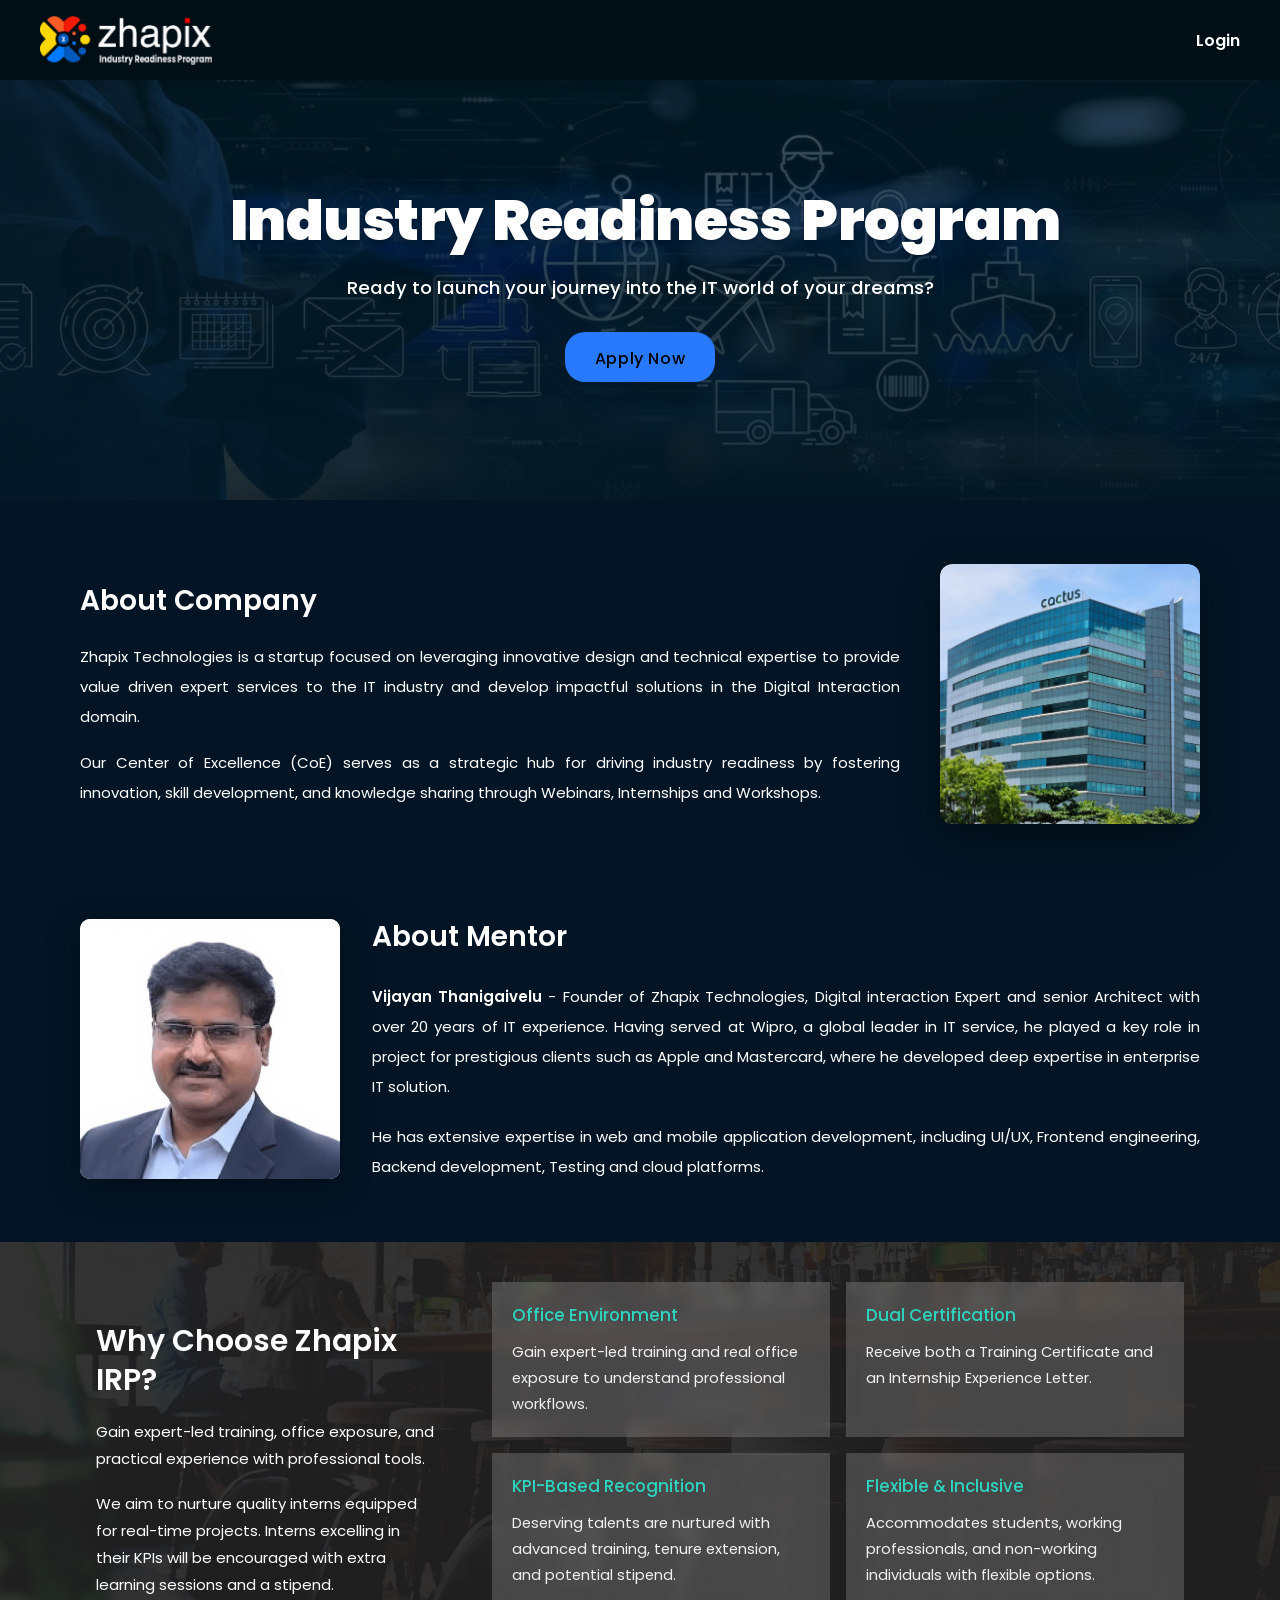
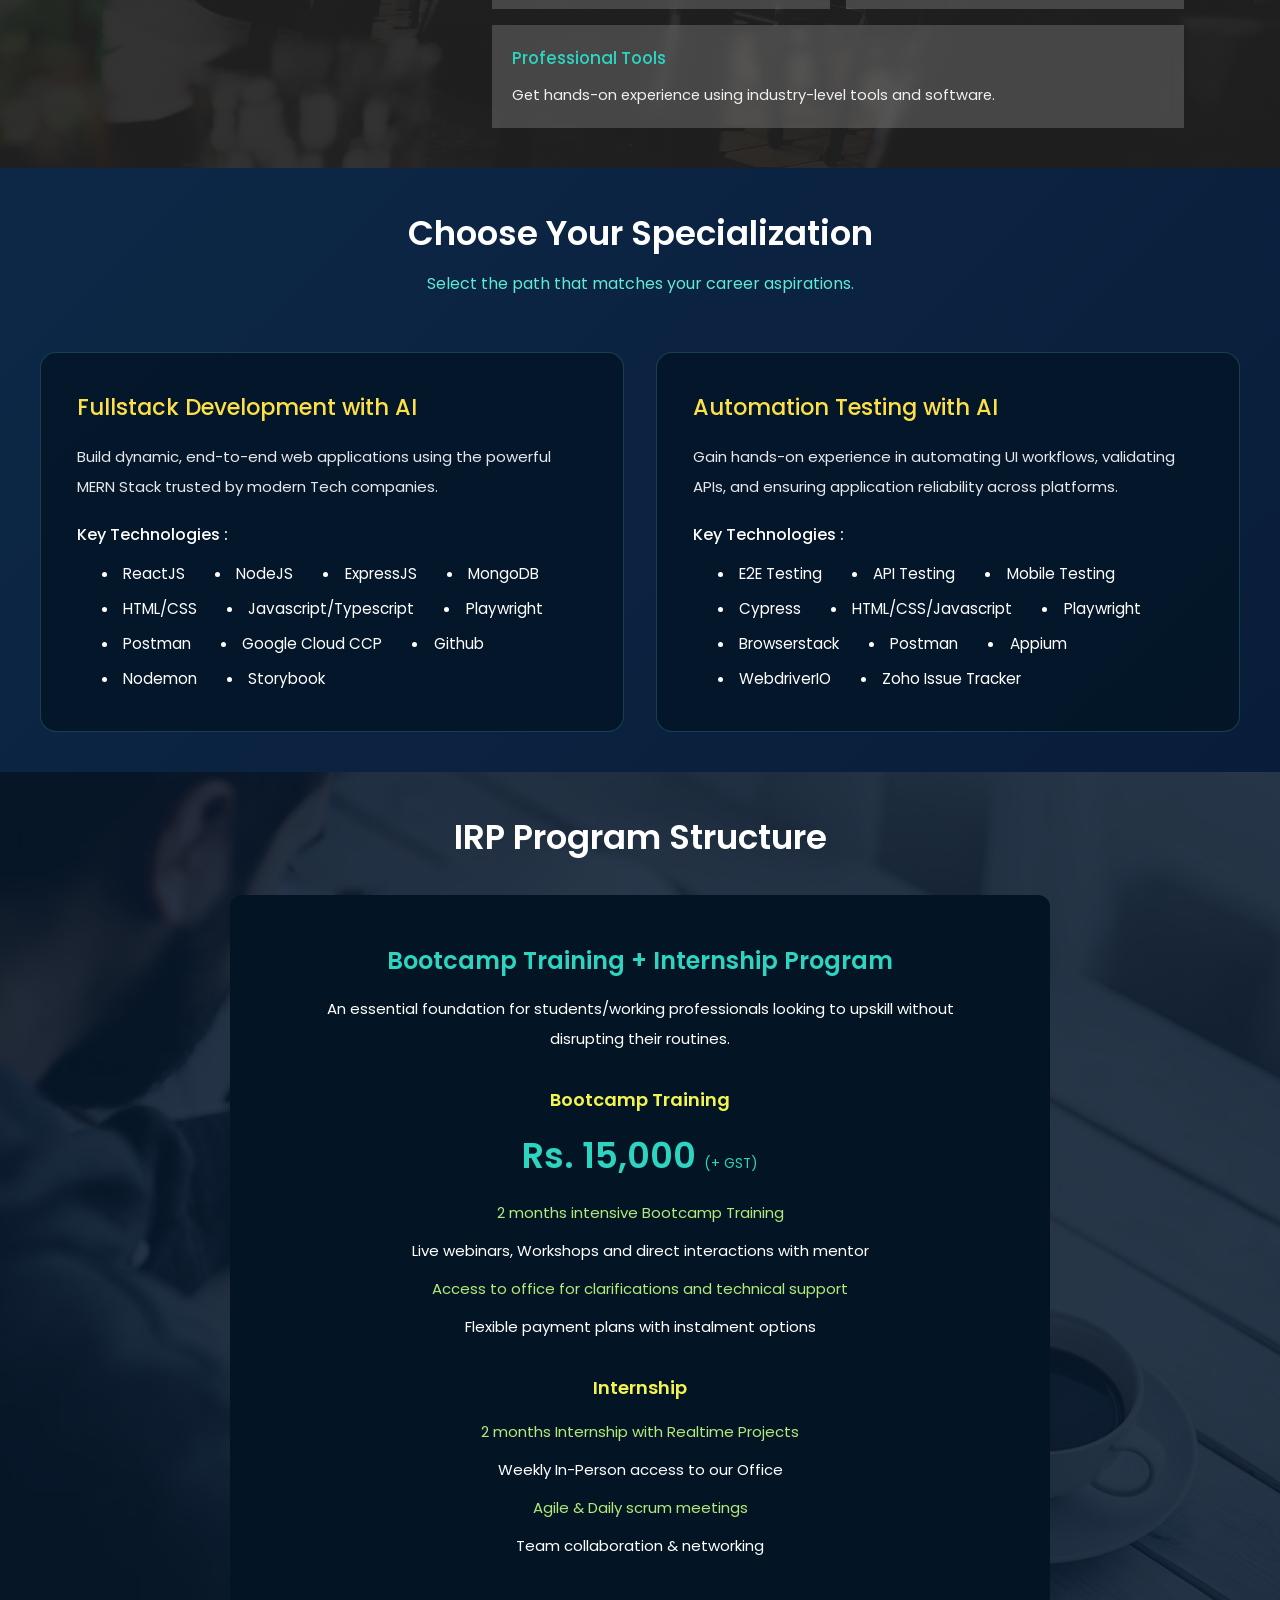
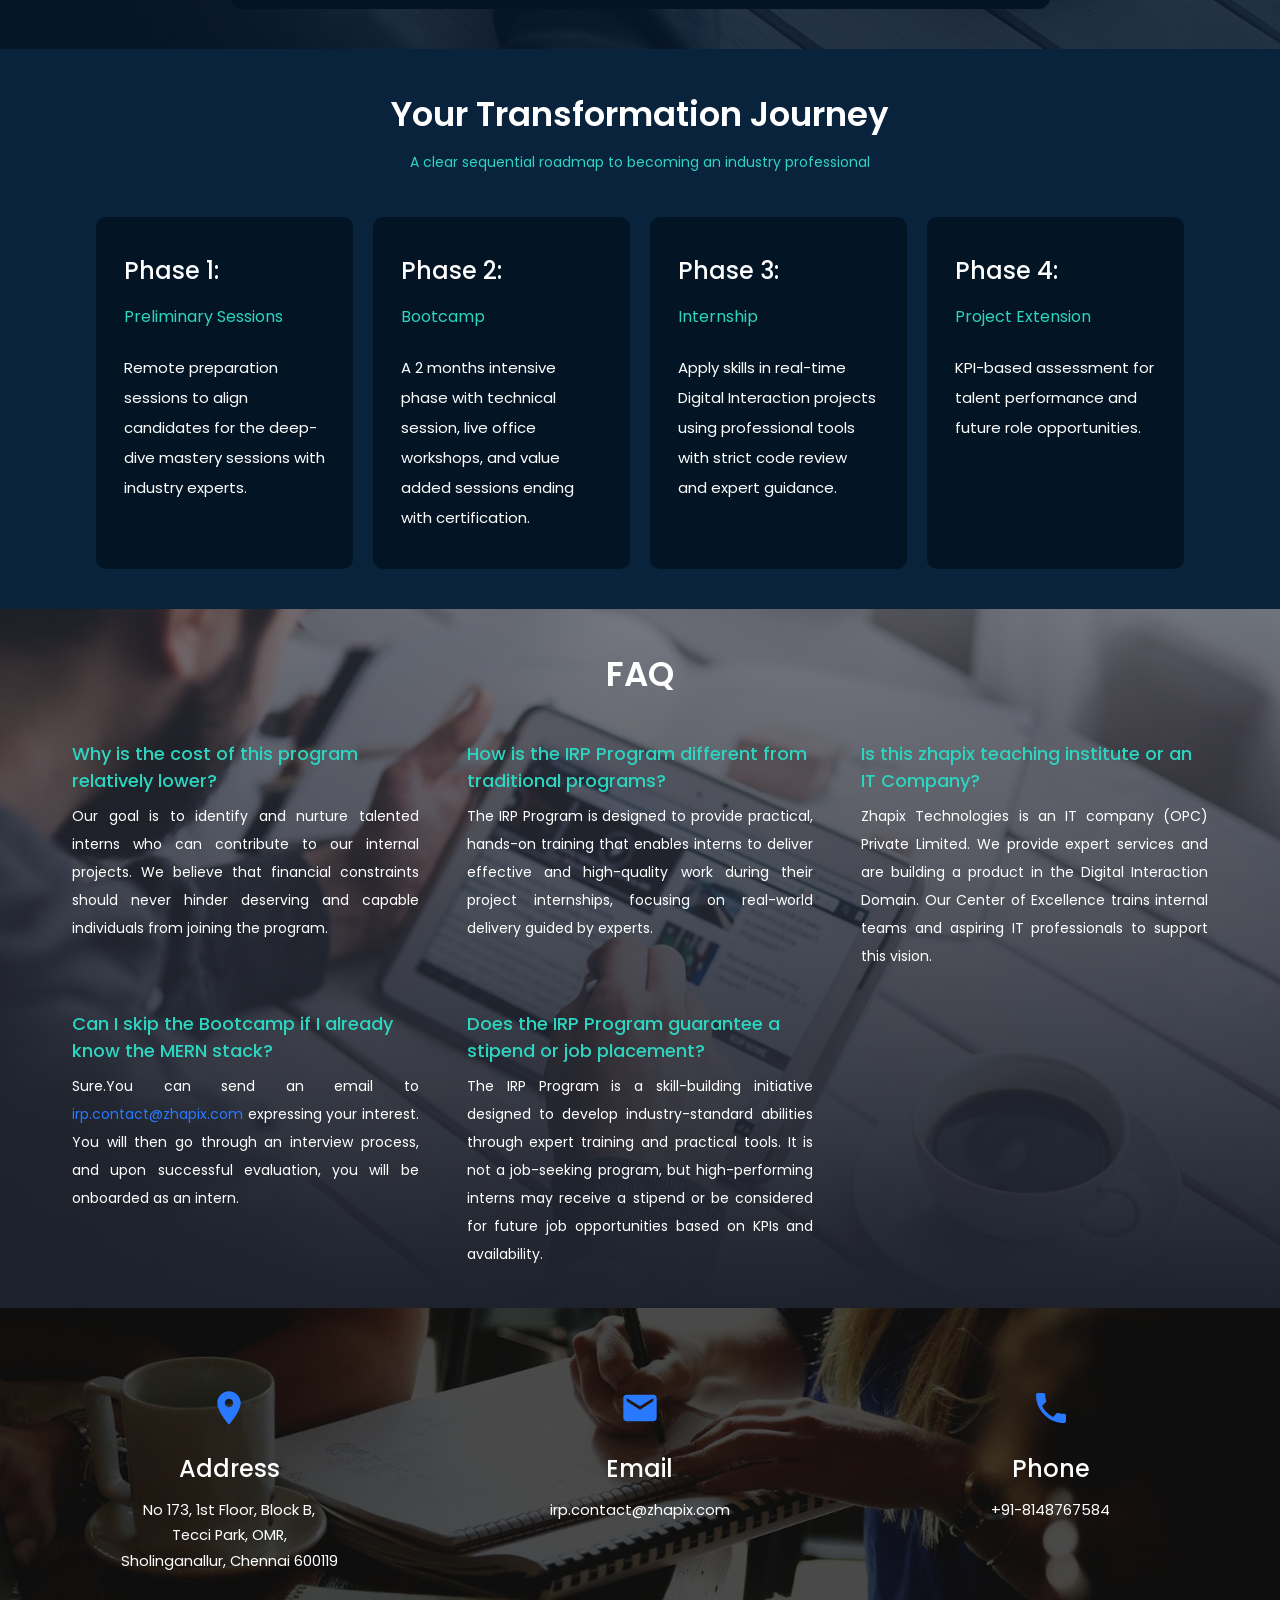
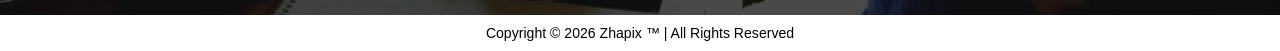
==== commit 33b8be58: "Updates" ====
--- a/index.html
+++ b/index.html
@@ -15,29 +15,13 @@
     <meta name="application-name" content="Zhapix IRP" />
     <meta name="msapplication-TileColor" content="#2979ff" />
     <meta name="msapplication-config" content="./browserconfig.xml" />
-
-    <!-- Favicon -->
-    <link rel="icon" href="./favicon.png" type="image/png" />
-    <link rel="shortcut icon" href="./favicon.png" type="image/png" />
-    <link rel="apple-touch-icon" href="./favicon.png" />
-    <link rel="icon" type="image/png" sizes="192x192" href="./favicon.png" />
-    <link rel="icon" type="image/png" sizes="32x32" href="./favicon.png" />
-    <link rel="icon" type="image/png" sizes="16x16" href="./favicon.png" />
-
+    
     <!-- PWA Manifest -->
     <link rel="manifest" href="manifest.json" />
 
     <title>Industry Readiness Program – Zhapix</title>
     <link href="https://fonts.googleapis.com/css2?family=Poppins:wght@300;400;700;900&display=swap" rel="stylesheet" />
-    <link rel="stylesheet" href="style.css" />
-    <script>
-
-        function loginWithZoho() {
-            // Route to local dashboard with a mock token
-            window.location.href = '/main?token=mock-local-token';
-        }
-    </script>
-
+  <link rel="stylesheet" crossorigin href="./assets/index-BmtXubBV.css">
 </head>
 
 <body>
@@ -48,9 +32,9 @@
             <a href="#" class="logo" aria-label="Zhapix Home"
                 onclick="event.preventDefault(); window.scrollTo({top: 0, behavior: 'smooth'}); setTimeout(() => location.reload(), 500);"
                 title="Zhapix IRP">
-                <img src="assets/white_text_logo.png" alt="Zhapix" style="height:49px;width:auto;">
+                <img src="./assets/white%20text%20logo-CqWR6yoP.png" alt="Zhapix" style="height:49px;width:auto;">
             </a>
-            <span onclick="loginWithZoho();" class="btn-login">Login</span>
+            <span class="btn-login">Login</span>
         </div>
     </nav>
 
@@ -64,7 +48,7 @@
         <div class="hero__content">
             <h1 class="hero__title">Industry Readiness Program</h1>
             <p class="hero__desc">Ready to launch your journey into the IT world of your dreams?</p>
-            <a href="https://forms.zhapix.com/zhapix/form/IndustryReadinessProgram/formperma/Z4_EwT_Z39xYLJvcsZredeZYDDczXJsLLbadf8ahW8Q"
+            <a href="https://forms.zhapix.com/zhapix/form/IndustryReadinessProgram/formperma/Z4_EwT_Z39xYLJvcsZredeZYDDczXJsLLbadf8ahW8Q" id="apply-now-link"
                 class="btn-apply" role="button" target="_blank" rel="noopener noreferrer">Apply Now</a>
         </div>
 
@@ -83,6 +67,22 @@
 
         document.querySelector('.hero').addEventListener('mouseleave', () => {
             grid.style.transform = 'translate(0,0)';
+        });
+
+        // Zoho login function
+        function loginWithZoho() {
+            window.location.href = 'https://zhapix-dev.el.r.appspot.com/auth/zoho/login';
+        }
+
+        // Login button click event listener
+        document.addEventListener('DOMContentLoaded', function() {
+            const loginButton = document.querySelector('.btn-login');
+            if (loginButton) {
+                loginButton.addEventListener('click', function(e) {
+                    e.preventDefault();
+                    loginWithZoho();
+                });
+            }
         });
     </script>
 
@@ -104,7 +104,7 @@
                 </p>
             </div>
             <div class="about__image">
-                <img src="assets/about-building.png" alt="Zhapix Office Building" />
+                <img src="./assets/about-building-DSR7-GJZ.png" alt="Zhapix Office Building" />
             </div>
         </div>
     </section>
@@ -114,7 +114,7 @@
     <section class="mentor" data-testid="about-mentor">
         <div class="mentor__container">
             <div class="mentor__image">
-                <img src="assets/mentor-photo.png" alt="Vijayan Thanigaivelu" />
+                <img src="./assets/mentor-photo-BCtnGgMC.png" alt="Vijayan Thanigaivelu" />
             </div>
             <div class="mentor__content">
                 <h2 class="mentor__title">About Mentor</h2>
@@ -465,70 +465,6 @@
         </div>
     </div>
 
-    <!-- PWA Service Worker Registration -->
-    <script>
-
-        /* To be reverted back once we deploy in main domain
-
-        if ('serviceWorker' in navigator) {
-            window.addEventListener('load', () => {
-                navigator.serviceWorker.register('/sw.js')
-                    .then(registration => {
-                        console.log('ServiceWorker registration successful with scope: ', registration.scope);
-                    })
-                    .catch(error => {
-                        console.log('ServiceWorker registration failed: ', error);
-                    });
-            });
-        }
-        */
-
-        // PWA Install Prompt
-        let deferredPrompt;
-        window.addEventListener('beforeinstallprompt', (e) => {
-            e.preventDefault();
-            deferredPrompt = e;
-
-            // Show install button or banner here
-            console.log('Install prompt ready');
-
-            // Example: Show install button after 3 seconds
-            setTimeout(() => {
-                const installBtn = document.createElement('button');
-                installBtn.textContent = 'Install App';
-                installBtn.style.cssText = `
-                    position: fixed;
-                    bottom: 20px;
-                    right: 20px;
-                    background: #2979ff;
-                    color: white;
-                    border: none;
-                    padding: 12px 24px;
-                    border-radius: 8px;
-                    cursor: pointer;
-                    font-weight: 600;
-                    z-index: 9999;
-                    box-shadow: 0 4px 12px rgba(41, 121, 255, 0.3);
-                `;
-
-                installBtn.addEventListener('click', () => {
-                    deferredPrompt.prompt();
-                    deferredPrompt.userChoice.then((choiceResult) => {
-                        if (choiceResult.outcome === 'accepted') {
-                            console.log('User accepted the install prompt');
-                        } else {
-                            console.log('User dismissed the install prompt');
-                        }
-                        deferredPrompt = null;
-                        installBtn.remove();
-                    });
-                });
-
-                document.body.appendChild(installBtn);
-            }, 3000);
-        });
-    </script>
-
 </body>
 
 </html>
--- a/assets/index-BmtXubBV.css
+++ b/assets/index-BmtXubBV.css
@@ -0,0 +1 @@
+*,*:before,*:after{box-sizing:border-box;margin:0;padding:0}html{margin:0;padding:0}:root{--blue: #2979ff;--blue-dark: #1a5fd4;--blue-glow: rgba(41, 121, 255, .45);--white: #ffffff;--grey: #c8d0df;--black: #0a0e1a;--overlay: rgba(6, 12, 30, .72)}body{font-family:Poppins,sans-serif;background:#013547;margin:0;padding:0}.hero{position:relative;width:100%;min-height:420px;display:flex;flex-direction:column;overflow:hidden}.hero__bg{position:absolute;inset:0;background-image:linear-gradient(to bottom,#060c1e66,#060c1eb8),url([data-uri]);background-size:cover;background-position:center;background-repeat:no-repeat;z-index:0}.hero__bg:after{content:"";position:absolute;inset:0;background:#03222d99}.hero__grid{position:absolute;inset:0;background-image:linear-gradient(rgba(41,121,255,.08) 1px,transparent 1px),linear-gradient(90deg,rgba(41,121,255,.08) 1px,transparent 1px);background-size:52px 52px;animation:gridDrift 18s linear infinite;z-index:1}@keyframes gridDrift{0%{background-position:0 0}to{background-position:52px 52px}}.navbar{height:80px;position:sticky;top:0;padding:0 24px;display:flex;align-items:center;background-color:#020e16;z-index:1000;box-shadow:0 2px 10px #0000001a;transition:all .3s ease}.navbar__container{width:100%;max-width:1200px;margin:0 auto;display:flex;justify-content:space-between;align-items:center}.logo{display:flex;align-items:center;gap:12px;text-decoration:none;animation:fadeInDown .7s ease both;transition:transform .3s ease;flex-shrink:0}.logo-text{font-family:Poppins,sans-serif;font-size:1.3rem;font-weight:700;color:#fff;letter-spacing:.03em}.logo:hover{transform:scale(1.05)}.logo__name{font-size:1.3rem;font-weight:700;color:#fff;letter-spacing:.03em}.logo__name .logo__i{color:#fff;position:relative;display:inline-block}.logo__name .logo__idot{position:absolute;top:-.32em;left:50%;transform:translate(-50%);color:#e8000d;font-size:.75em;font-weight:900;line-height:1;font-style:normal}.hero__content{position:relative;z-index:10;flex:1;display:flex;flex-direction:column;align-items:center;justify-content:center;text-align:center;padding:64px 24px 72px;gap:20px}.hero__title{font-size:56px;font-weight:900;color:var(--white);line-height:1.12;letter-spacing:-.01em;max-width:820px;text-shadow:0 0 40px rgba(41,121,255,.35),0 2px 8px rgba(0,0,0,.6)}.hero__desc{font-size:clamp(.95rem,2vw,1.15rem);font-weight:500;color:#fff;max-width:560px;line-height:1.65}@media (min-width: 901px){.hero__desc{white-space:nowrap;max-width:none}.hero__title{white-space:nowrap}}.btn-apply{width:150px;height:50px;display:inline-block;margin-top:8px;padding:14px 22px;background:#2979ff;color:#000;font-family:Poppins,sans-serif;font-size:1rem;font-weight:500;letter-spacing:.04em;border:none;border-radius:20px;cursor:pointer;text-decoration:none;position:relative;overflow:hidden;transition:background .25s,box-shadow .25s,transform .18s}.btn-apply:before{content:"";position:absolute;inset:0;background:linear-gradient(120deg,rgba(255,255,255,.18) 0%,transparent 60%);opacity:0;transition:opacity .25s}.btn-apply:hover{background:#0f6cb5;transform:translateY(-2px) scale(1.03)}.btn-apply:hover:before{opacity:1}.btn-apply:active{transform:scale(.97)}.btn-login{display:inline-block;padding:12px 0;background:transparent;color:#fff;font-family:Poppins,sans-serif;font-size:16px;font-weight:600;border:none;cursor:pointer;text-decoration:none;transition:all .3s ease;flex-shrink:0}.btn-login:hover{color:#edeef0;transform:translateY(-1px)}.btn-login:active{transform:translateY(0);color:#1a5fd4}.btn-login:active{transform:scale(.98)}.message-box-container{position:fixed;bottom:20px;right:20px;z-index:1000}@keyframes fadeInDown{0%{opacity:0;transform:translateY(-20px)}to{opacity:1;transform:translateY(0)}}@keyframes fadeInUp{0%{opacity:0;transform:translateY(28px)}to{opacity:1;transform:translateY(0)}}@media (max-width: 600px){.navbar{padding:12px 20px;height:auto;min-height:70px}.navbar__container{gap:16px}.logo img{height:36px!important;width:auto!important}.btn-login{font-size:14px;padding:8px 20px}.hero__content{padding:48px 18px 60px}.hero__title{font-size:2.2rem;line-height:1.2;max-width:100%}.btn-apply{padding:13px 34px;font-size:.95rem}}@media (max-width: 480px){.navbar{padding:10px 16px;min-height:60px}.navbar__container{gap:12px}.hero{min-height:350px}.hero__content{padding:40px 16px 50px}.hero__title{font-size:1.8rem;line-height:1.1}.hero__desc{font-size:.9rem}.btn-apply{padding:12px 28px;font-size:.9rem;width:auto;min-width:120px}.btn-login{font-size:12px;padding:6px 16px}.logo img{height:28px!important}}.about{background:#031525;width:100%;padding:64px 0 32px}.about__container{max-width:1200px;margin:0 auto;padding:0 40px;display:flex;align-items:center;gap:40px}.about__content{flex:1.2;display:flex;flex-direction:column;gap:16px;order:1}.about__image{flex:0 0 260px;width:260px;height:260px;border-radius:12px;overflow:hidden;box-shadow:0 12px 40px #00000073;order:2}.about__image svg,.about__image img{width:100%;height:100%;object-fit:cover;display:block;border-radius:12px}.about__title{font-size:28px;font-weight:600;color:#fff;margin-bottom:4px}.about__para{font-size:15px;font-weight:400;color:#fff;line-height:2;text-align:justify}.mentor{background:#031525;width:100%;padding:60px 0}.mentor__container{max-width:1200px;margin:0 auto;padding:0 40px;display:flex;align-items:center;gap:32px}.mentor__image{flex:0 0 260px;width:260px;height:260px;border-radius:10px;overflow:hidden;box-shadow:0 8px 32px #0006;background:#fff}.mentor__image svg,.mentor__image img{width:100%;height:100%;object-fit:cover;object-position:center top;display:block}.mentor__content{flex:1;display:flex;flex-direction:column;gap:20px}.mentor__title{font-size:28px;font-weight:600;color:#fff;margin-bottom:4px}.mentor__para{font-size:15px;font-weight:400;color:#fff;line-height:2;text-align:justify}.mentor__para strong{font-weight:600;color:#fff}.divider{border-bottom:1px solid #1e293b;max-width:1088px;margin:0 auto}@media (max-width: 900px){.about__container,.mentor__container{flex-direction:column;padding:0 32px;gap:28px;text-align:center}.about__image,.mentor__image{order:1;margin:0 auto}.about__content,.mentor__content{order:2;width:100%}.about__title,.mentor__title{text-align:center}.about__para,.mentor__para{text-align:justify}}@media (max-width: 600px){.about__container,.mentor__container{padding:0 20px;gap:20px}.about__title,.mentor__title{font-size:1.5rem;text-align:center}.about__para,.mentor__para{font-size:.9rem;text-align:justify}}@media (max-width: 480px){.about__container,.mentor__container{padding:0 20px;gap:20px}.about__title,.mentor__title{font-size:1.4rem}.about__para,.mentor__para{font-size:.92rem}.about__image,.mentor__image{width:220px;height:220px}}.why{position:relative;width:100%;padding:40px 0;overflow:hidden}.why__bg{position:absolute;inset:0;background-image:url(./why-bg-D3NgM4Rj.png);background-size:cover;background-position:center;background-repeat:no-repeat;z-index:0}.why__overlay{position:absolute;inset:0;background-image:linear-gradient(to bottom,#1f1f1fe6,#1f1f1fe6);z-index:1}.why__container{position:relative;z-index:2;max-width:1200px;margin:0 auto;padding:0 56px;display:flex;align-items:flex-start;gap:56px}.why__left{flex:0 0 340px;display:flex;flex-direction:column;gap:18px;padding-top:40px}.why__title{font-family:Poppins,sans-serif;font-size:30px;font-weight:600;color:#fff;line-height:1.3}.why__para{font-family:Poppins,sans-serif;font-size:15px;font-weight:400;color:#fff;line-height:1.8}.why__grid{flex:1;display:grid;grid-template-columns:1fr 1fr;gap:16px}.why__card{background-color:#ffffff2e;background-image:unset;border-color:transparent;-webkit-backdrop-filter:blur(6px);backdrop-filter:blur(6px);border-radius:0;padding:20px;display:flex;flex-direction:column;gap:12px}.why__card--wide{grid-column:1 / -1}.why__card-title{font-family:Poppins,sans-serif;font-size:1.05rem;font-weight:500;color:#2dd4bf}.why__card-text{font-family:Poppins,sans-serif;font-size:.92rem;font-weight:400;color:#f0f0f0;line-height:1.75}@media (max-width: 900px){.why__container{flex-direction:column;padding:0 32px;gap:36px}.why__left{flex:none;width:100%;padding-top:0}.why__grid{width:100%}}@media (max-width: 480px){.why__container{padding:0 20px}.why__grid{grid-template-columns:1fr}.why__card--wide{grid-column:1}}.specialization{background:linear-gradient(135deg,#0d2847,#091d3a);padding:40px 0;display:flex;align-items:center}.container{max-width:1280px;margin:0 auto;padding:0 40px}.section-header{text-align:center;margin-bottom:56px}.section-title{font-size:34px;font-weight:600;color:#fff;margin-bottom:12px}.section-subtitle{font-size:16px;font-weight:400;color:#5eead4}.cards-container{display:grid;grid-template-columns:repeat(2,1fr);gap:32px;align-items:stretch}.card{background:#031525cc;border:1px solid rgba(94,234,212,.2);border-radius:16px;padding:40px 36px;display:grid;grid-template-rows:auto auto 1fr;gap:20px;transition:transform .3s ease,border-color .3s ease}.card:hover{transform:translateY(-4px);border-color:#5eead466}.card-title{font-size:1.4rem;font-weight:500;color:#fde047;line-height:1.3}.card-description{font-size:15px;font-weight:400;color:#e5e7eb;line-height:2}.technologies{align-self:end}.tech-label{font-size:16px;font-weight:500;color:#fff;margin-bottom:16px}.tech-list{list-style:disc;padding:0;display:flex;flex-direction:row;gap:20px;flex-flow:wrap;row-gap:12px;margin:0 0 0 15px;color:#fff;font-size:14px;line-height:2}.tech-list li{font-size:.95rem;font-weight:400;color:#fff;line-height:1.5;padding-left:5px;margin-left:5px;list-style-type:disc;list-style-position:inside}@media (max-width: 968px){.cards-container{grid-template-columns:1fr;gap:24px}.section-title{font-size:2rem}.card{padding:32px 28px}.tech-list{gap:12px;row-gap:8px}}@media (max-width: 768px){.cards-container{grid-template-columns:1fr;gap:20px}}@media (max-width: 640px){.specialization{padding:60px 0}.container{padding:0 20px}.section-header{margin-bottom:40px}.section-title{font-size:1.75rem}.section-subtitle{font-size:1rem}.card{padding:24px 20px}.card-title{font-size:1.25rem}.card-description{font-size:.95rem}.tech-list{gap:10px;row-gap:6px;margin-left:8px;font-size:13px}}@media (max-width: 480px){.specialization{padding:40px 0}.section-header{margin-bottom:30px}.section-title{font-size:1.5rem}.card{padding:20px 16px}.card-title{font-size:1.1rem}.card-description{font-size:.9rem}.tech-list{font-size:12px;gap:6px;row-gap:6px;margin-left:4px}.tech-list li{font-size:12px;padding-left:3px;margin-left:3px}}.irp{position:relative;width:100%;padding:40px 0;overflow:hidden}.irp__bg{position:absolute;inset:0;background-image:url(./faq-bg-BJNrE5xb.png);background-size:cover;background-position:center;background-repeat:no-repeat;z-index:0}.irp__overlay{position:absolute;inset:0;background:#031428d9;z-index:1}.irp__container{position:relative;z-index:2;max-width:900px;margin:0 auto;padding:0 40px;display:flex;flex-direction:column;align-items:center;gap:32px}.irp__title{font-family:Poppins,sans-serif;font-size:34px;font-weight:600;color:#fff;text-align:center}.irp__card{width:100%;background-color:#031525;border-radius:12px;padding:48px 56px;display:flex;flex-direction:column;align-items:center;gap:16px;text-align:center}.irp__tag{font-family:Poppins,sans-serif;font-size:24px;font-weight:600;color:#2dd4bf}.irp__desc{font-family:Poppins,sans-serif;font-size:15px;font-weight:400;color:#fff;line-height:2;max-width:640px}.irp__sub{font-family:Poppins,sans-serif;font-size:18px;font-weight:600;color:#f4f44e;margin-top:16px}.irp__price{font-family:Poppins,sans-serif;font-size:35px;font-weight:600;color:#2dd4bf}.irp__gst{font-size:.85rem;font-weight:400;color:#2dd4bf}.irp__list{list-style:none;padding:0;margin:0;display:flex;flex-direction:column;gap:8px;width:100%}.irp__list li{font-family:Poppins,sans-serif;font-size:15px;font-weight:400;line-height:2;text-align:center}.irp__item--teal{color:#b2ea79}.irp__item--white{color:#fff}@media (max-width: 768px){.logo img{height:36px;width:auto}.irp__card{padding:32px 24px}.irp__price{font-size:1.6rem}}@media (max-width: 480px){.irp__container{padding:0 16px}.irp__card{padding:24px 16px}}.journey{background:#09233c;width:100%;padding:40px 0;border-top:none}.journey__container{max-width:1200px;margin:0 auto;padding:0 56px;display:flex;flex-direction:column;align-items:center;gap:12px}.journey__title{font-family:Poppins,sans-serif;font-size:34px;font-weight:600;color:#fff;text-align:center}.journey__subtitle{font-family:Poppins,sans-serif;font-size:14px;font-weight:400;color:#2dd4bf;text-align:center;margin-bottom:32px}.journey__grid{width:100%;display:grid;grid-template-columns:repeat(4,1fr);gap:20px}.journey__card{background-color:#031525;border-radius:10px;padding:36px 28px;display:flex;flex-direction:column;gap:16px}.journey__phase{font-family:Poppins,sans-serif;font-size:24px;font-weight:500;color:#fff}.journey__phase-name{font-family:Poppins,sans-serif;font-size:16px;font-weight:400;color:#2dd4bf}.journey__phase-desc{font-family:Poppins,sans-serif;font-size:15px;font-weight:400;color:#fff;line-height:2;margin-top:8px}@media (max-width: 1024px){.journey__grid{grid-template-columns:repeat(2,1fr);gap:16px}.journey__container{padding:0 32px}}@media (max-width: 480px){.journey__container{padding:0 16px}.journey__grid{grid-template-columns:1fr;gap:12px}.journey__card{padding:20px 16px}.journey__phase{font-size:20px}.journey__phase-name,.journey__phase-desc{font-size:14px}}.faq{position:relative;width:100%;padding:40px 0;overflow:hidden}.faq__bg{position:absolute;inset:0;background-image:url(./faq-bg-BJNrE5xb.png);background-size:cover;background-position:center;background-repeat:no-repeat;z-index:0}.faq__overlay{position:absolute;inset:0;background-image:linear-gradient(to bottom,#1e222d99,#1e222d);z-index:1}.faq__container{position:relative;z-index:2;max-width:1200px;margin:0 auto;padding:0 32px;display:flex;flex-direction:column;align-items:center;gap:40px}.faq__title{font-family:Poppins,sans-serif;font-size:34px;font-weight:600;color:#fff;text-align:center}.faq__grid{width:100%;display:grid;grid-template-columns:repeat(3,1fr);gap:40px 48px}.faq__item{display:flex;flex-direction:column;gap:8px}.faq__q{font-family:Poppins,sans-serif;font-size:18px;font-weight:500;color:#2dd4bf;line-height:1.5}.faq__a{font-family:Poppins,sans-serif;font-size:14px;font-weight:400;color:#fff;line-height:2;text-align:justify;margin-bottom:0}.faq__a a{color:#2979ff;text-decoration:none;transition:color .3s ease,text-decoration .3s ease}.faq__a a:hover{color:#1a5fd4;text-decoration:underline}@media (max-width: 1024px){.faq__grid{grid-template-columns:repeat(2,1fr);gap:32px}.faq__container{padding:0 32px}}@media (max-width: 600px){.faq__grid{grid-template-columns:1fr;gap:24px}.faq__container{padding:0 20px}.faq__q{font-size:16px}.faq__a{font-size:13px}}.footer{position:relative;width:100%;min-height:280px;overflow:visible;box-sizing:border-box}.footer__bg{position:absolute;inset:0;width:100%;background-image:url(./footer-bg-BAskdcPl.png);background-size:cover;background-position:center;background-repeat:no-repeat;z-index:0}.footer__overlay{position:absolute;inset:0;width:100%;background-image:linear-gradient(to bottom,#000000b5,#000000b5);z-index:1}.footer__container{position:relative;z-index:2;width:100%;margin:0 auto;padding:60px 40px 40px;display:grid;grid-template-columns:repeat(3,1fr);gap:32px;text-align:center;box-sizing:border-box}.footer__item{display:flex;flex-direction:column;align-items:center;justify-content:flex-start;gap:12px;min-height:150px;padding:0 10px;margin-top:20px}.footer__icon{margin-bottom:4px}.footer__label{font-family:Poppins,sans-serif;font-size:24px;font-weight:500;color:#fff}.footer__text{font-family:Poppins,sans-serif;font-size:.92rem;font-weight:400;color:#fff;line-height:1.75;text-align:center}.footer__link{color:#fff;text-decoration:none;transition:color .3s ease,text-decoration .3s ease}.footer__link:hover{color:#1a5fd4;text-decoration:underline}.footer__copy{position:relative;z-index:2;background:#fff;text-align:center;padding:10px 16px;font-family:Roboto,sans-serif;font-size:.88rem;color:#000;border-top:none;margin:0;display:block;width:100%}.sticky__msg{position:fixed!important;bottom:24px!important;right:24px!important;z-index:99999!important;width:52px!important;height:52px!important;background:#2979ff!important;border-radius:50%!important;display:flex!important;align-items:center!important;justify-content:center!important;box-shadow:0 4px 20px #2979ffb3!important;text-decoration:none!important;transition:background .25s,transform .2s!important;visibility:visible!important;opacity:1!important;cursor:pointer!important}.sticky__msg:hover{background:#1565c0!important;transform:scale(1.1)!important}.sticky__msg svg{width:28px!important;height:28px!important;fill:#fff!important;display:block!important}@media (max-width: 768px){.footer__container{grid-template-columns:1fr;padding:40px 16px 32px;gap:20px}.footer__item{min-height:auto;padding:0}.footer__label{font-size:20px}.footer__text{font-size:.88rem}}.theme-header .zpcontainer .theme-branding-info .theme-logo-parent a img{max-inline-size:500px;max-block-size:500px;margin:0 auto!important;display:block!important}@media only screen and (max-width: 768px){.theme-logo-parent img{height:42px!important;width:196px!important;margin:0 auto!important;display:block!important}}*,*:before,*:after{box-sizing:border-box}section{display:block;margin:0}footer{display:block;margin:0}
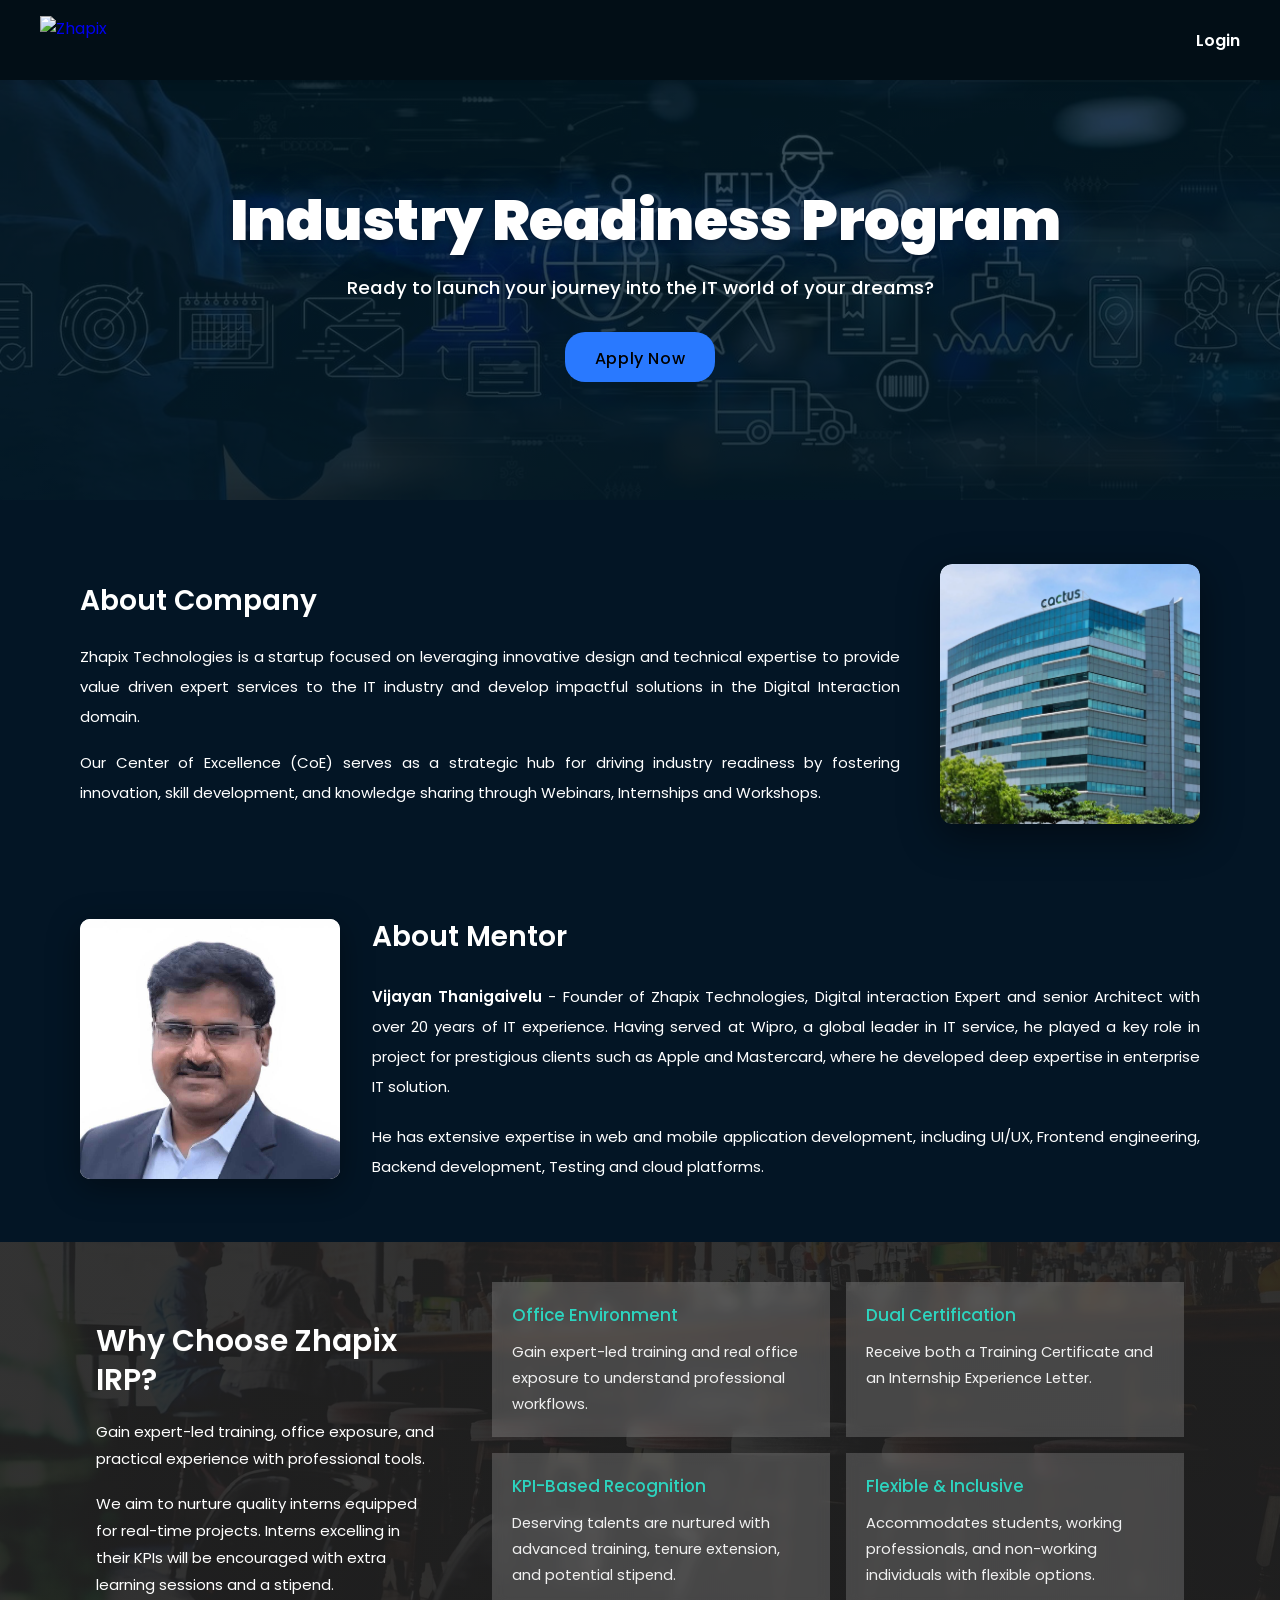
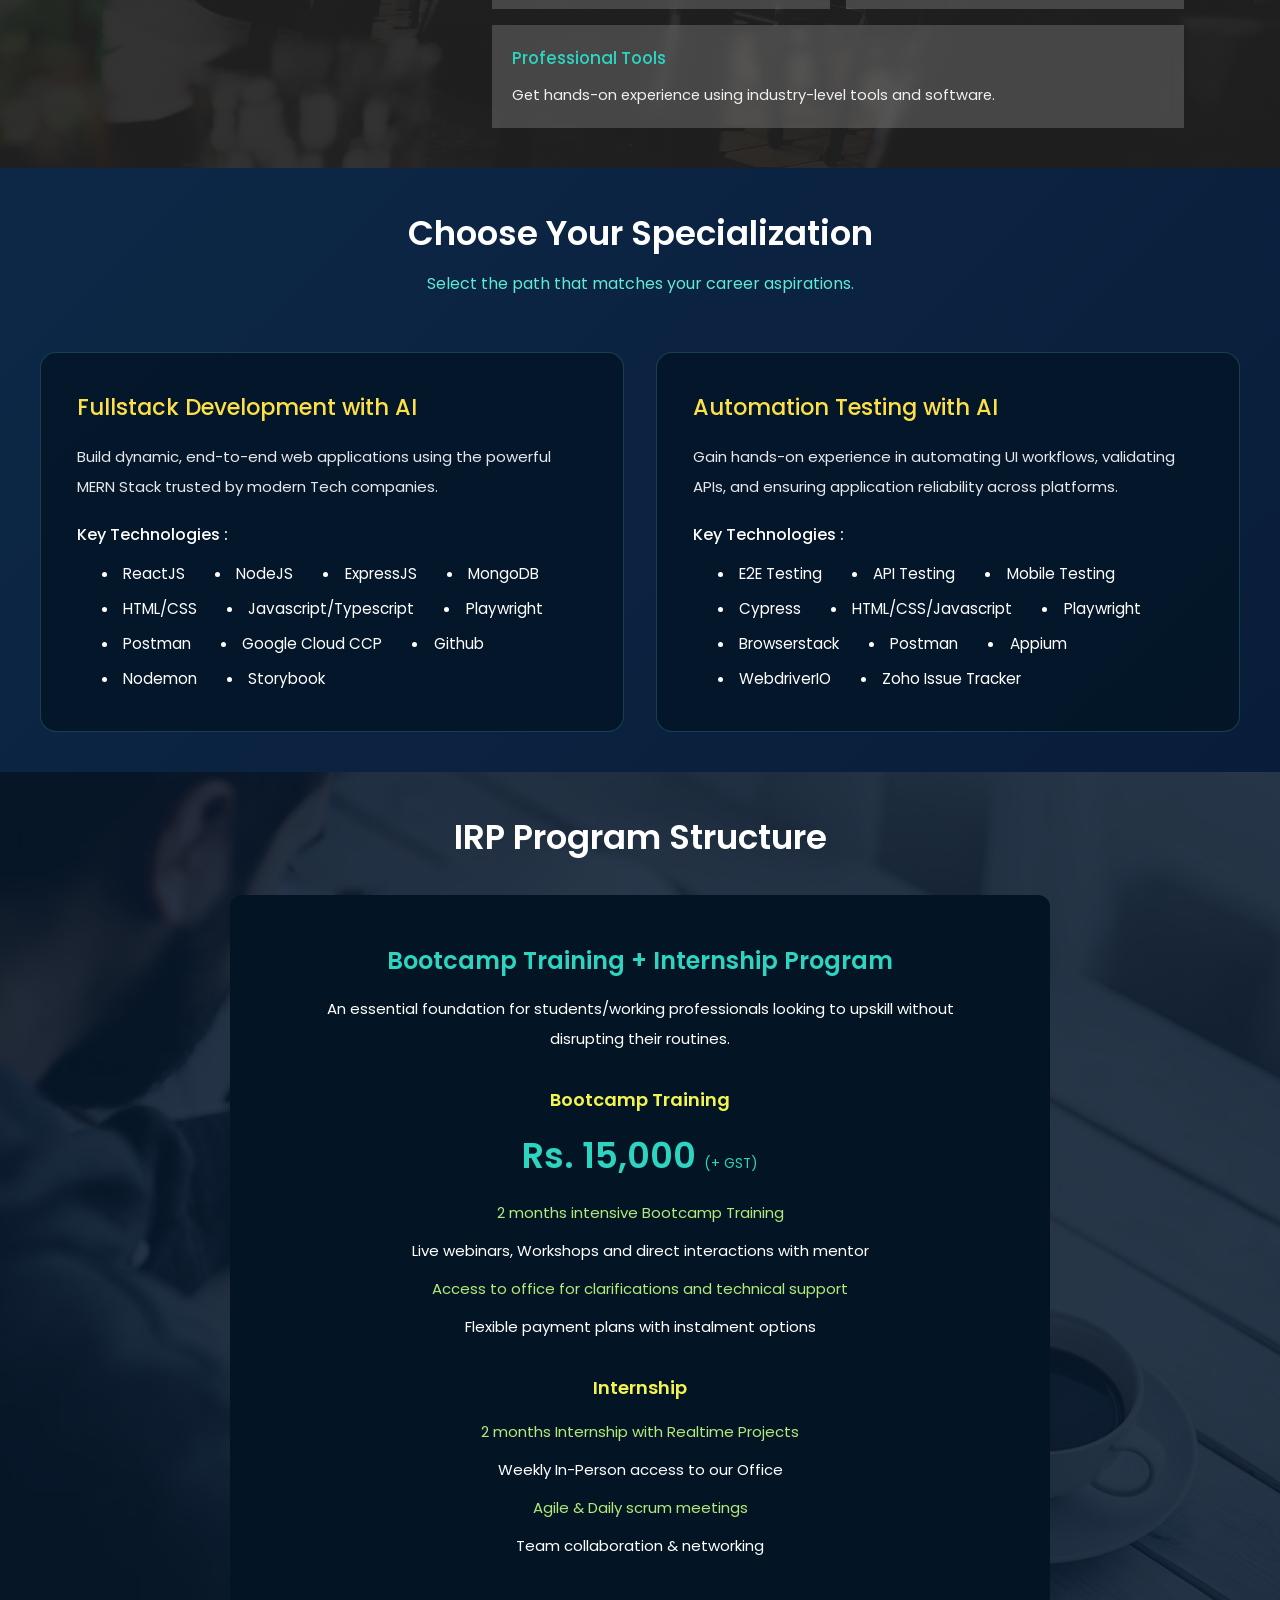
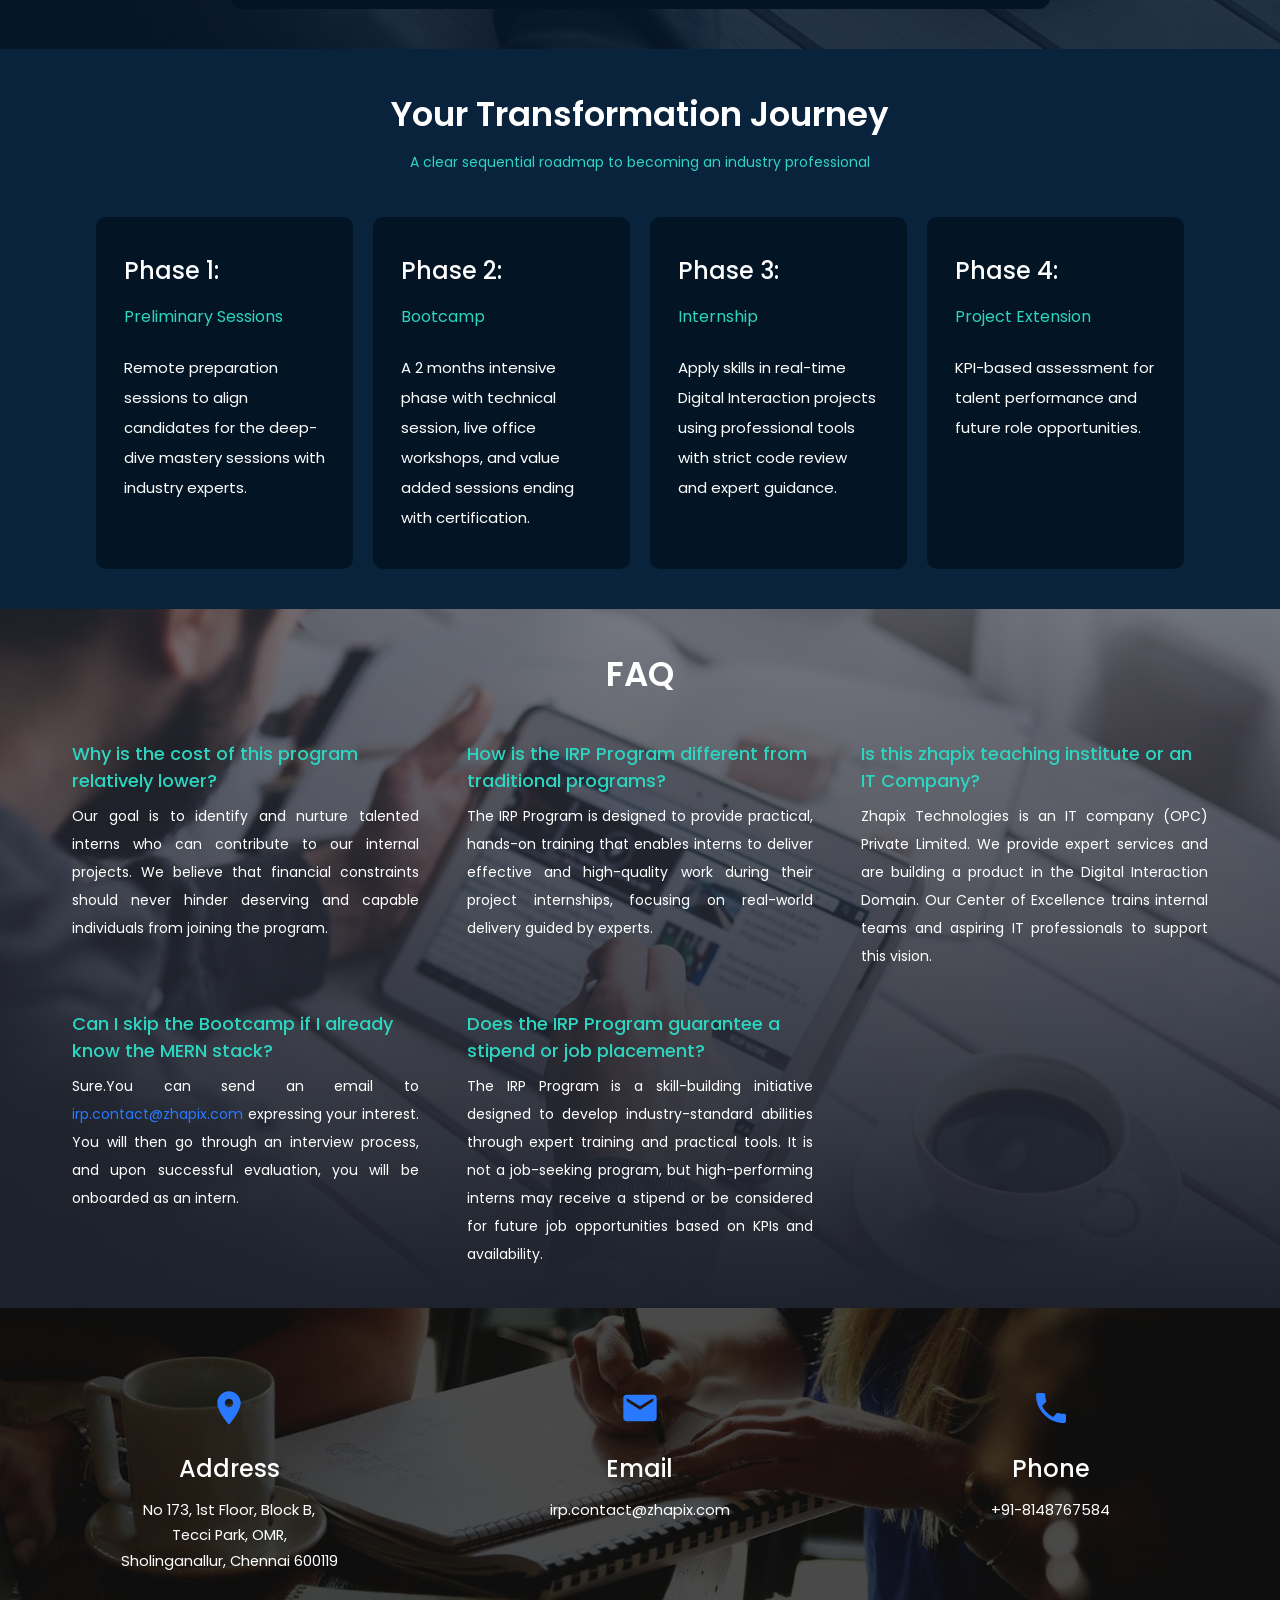
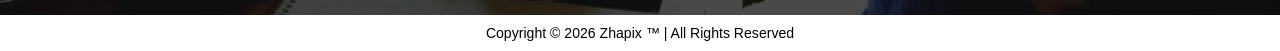
==== commit 7d7e1875: "Updates" ====
--- a/index.html
+++ b/index.html
@@ -15,7 +15,7 @@
     <meta name="application-name" content="Zhapix IRP" />
     <meta name="msapplication-TileColor" content="#2979ff" />
     <meta name="msapplication-config" content="./browserconfig.xml" />
-    
+
     <!-- PWA Manifest -->
     <link rel="manifest" href="manifest.json" />
 
@@ -32,7 +32,7 @@
             <a href="#" class="logo" aria-label="Zhapix Home"
                 onclick="event.preventDefault(); window.scrollTo({top: 0, behavior: 'smooth'}); setTimeout(() => location.reload(), 500);"
                 title="Zhapix IRP">
-                <img src="./assets/white%20text%20logo-CqWR6yoP.png" alt="Zhapix" style="height:49px;width:auto;">
+                <img src="public/assets/white_text_logo.png" alt="Zhapix" style="height:49px;width:auto;">
             </a>
             <span class="btn-login">Login</span>
         </div>
@@ -48,8 +48,8 @@
         <div class="hero__content">
             <h1 class="hero__title">Industry Readiness Program</h1>
             <p class="hero__desc">Ready to launch your journey into the IT world of your dreams?</p>
-            <a href="https://forms.zhapix.com/zhapix/form/IndustryReadinessProgram/formperma/Z4_EwT_Z39xYLJvcsZredeZYDDczXJsLLbadf8ahW8Q" id="apply-now-link"
-                class="btn-apply" role="button" target="_blank" rel="noopener noreferrer">Apply Now</a>
+            <a href="https://forms.zhapix.com/zhapix/form/IndustryReadinessProgram/formperma/Z4_EwT_Z39xYLJvcsZredeZYDDczXJsLLbadf8ahW8Q" id="apply-now-link" class="btn-apply" role="button" target="_blank"
+                rel="noopener noreferrer">Apply Now</a>
         </div>
 
     </section>
@@ -71,14 +71,14 @@
 
         // Zoho login function
         function loginWithZoho() {
-            window.location.href = 'https://zhapix-dev.el.r.appspot.com/auth/zoho/login';
+            window.location.href = 'https://app-dev-dot-zhapix-dev.el.r.appspot.com/auth/zoho/login';
         }
 
         // Login button click event listener
-        document.addEventListener('DOMContentLoaded', function() {
+        document.addEventListener('DOMContentLoaded', function () {
             const loginButton = document.querySelector('.btn-login');
             if (loginButton) {
-                loginButton.addEventListener('click', function(e) {
+                loginButton.addEventListener('click', function (e) {
                     e.preventDefault();
                     loginWithZoho();
                 });
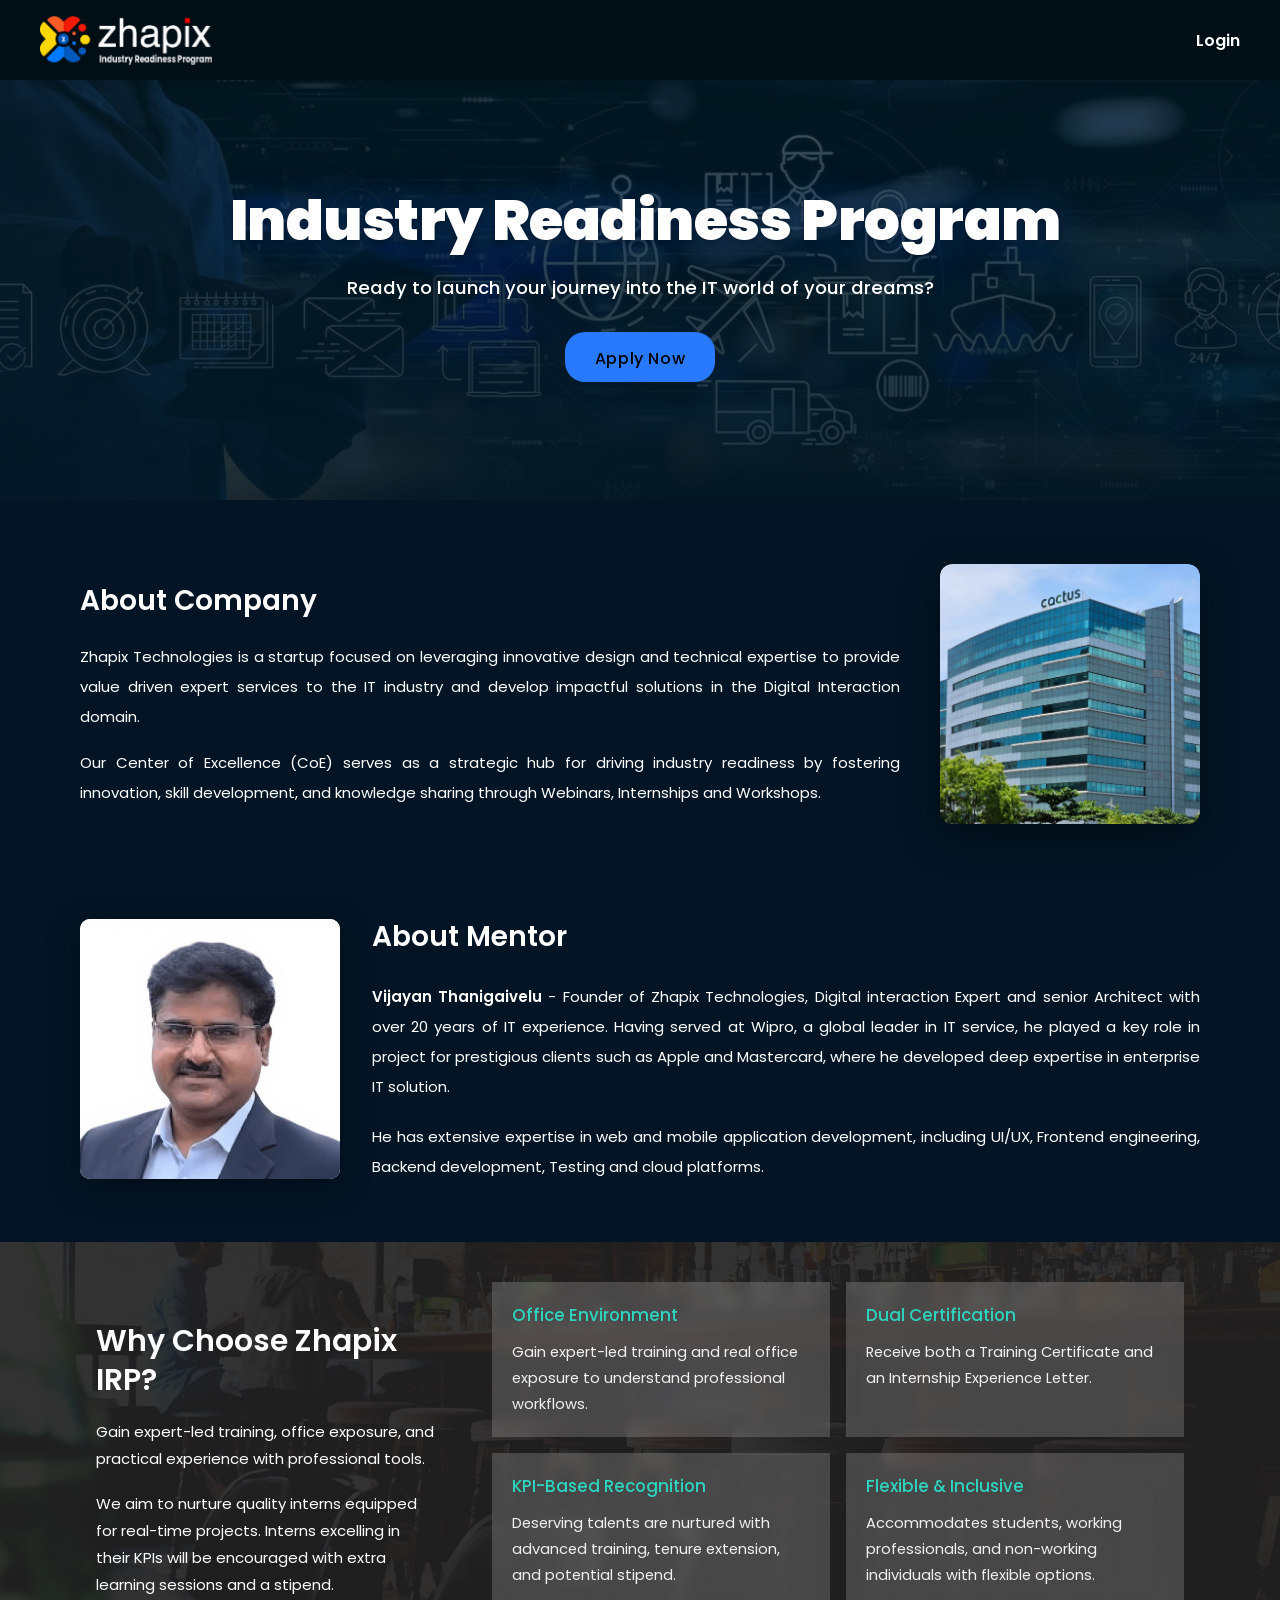
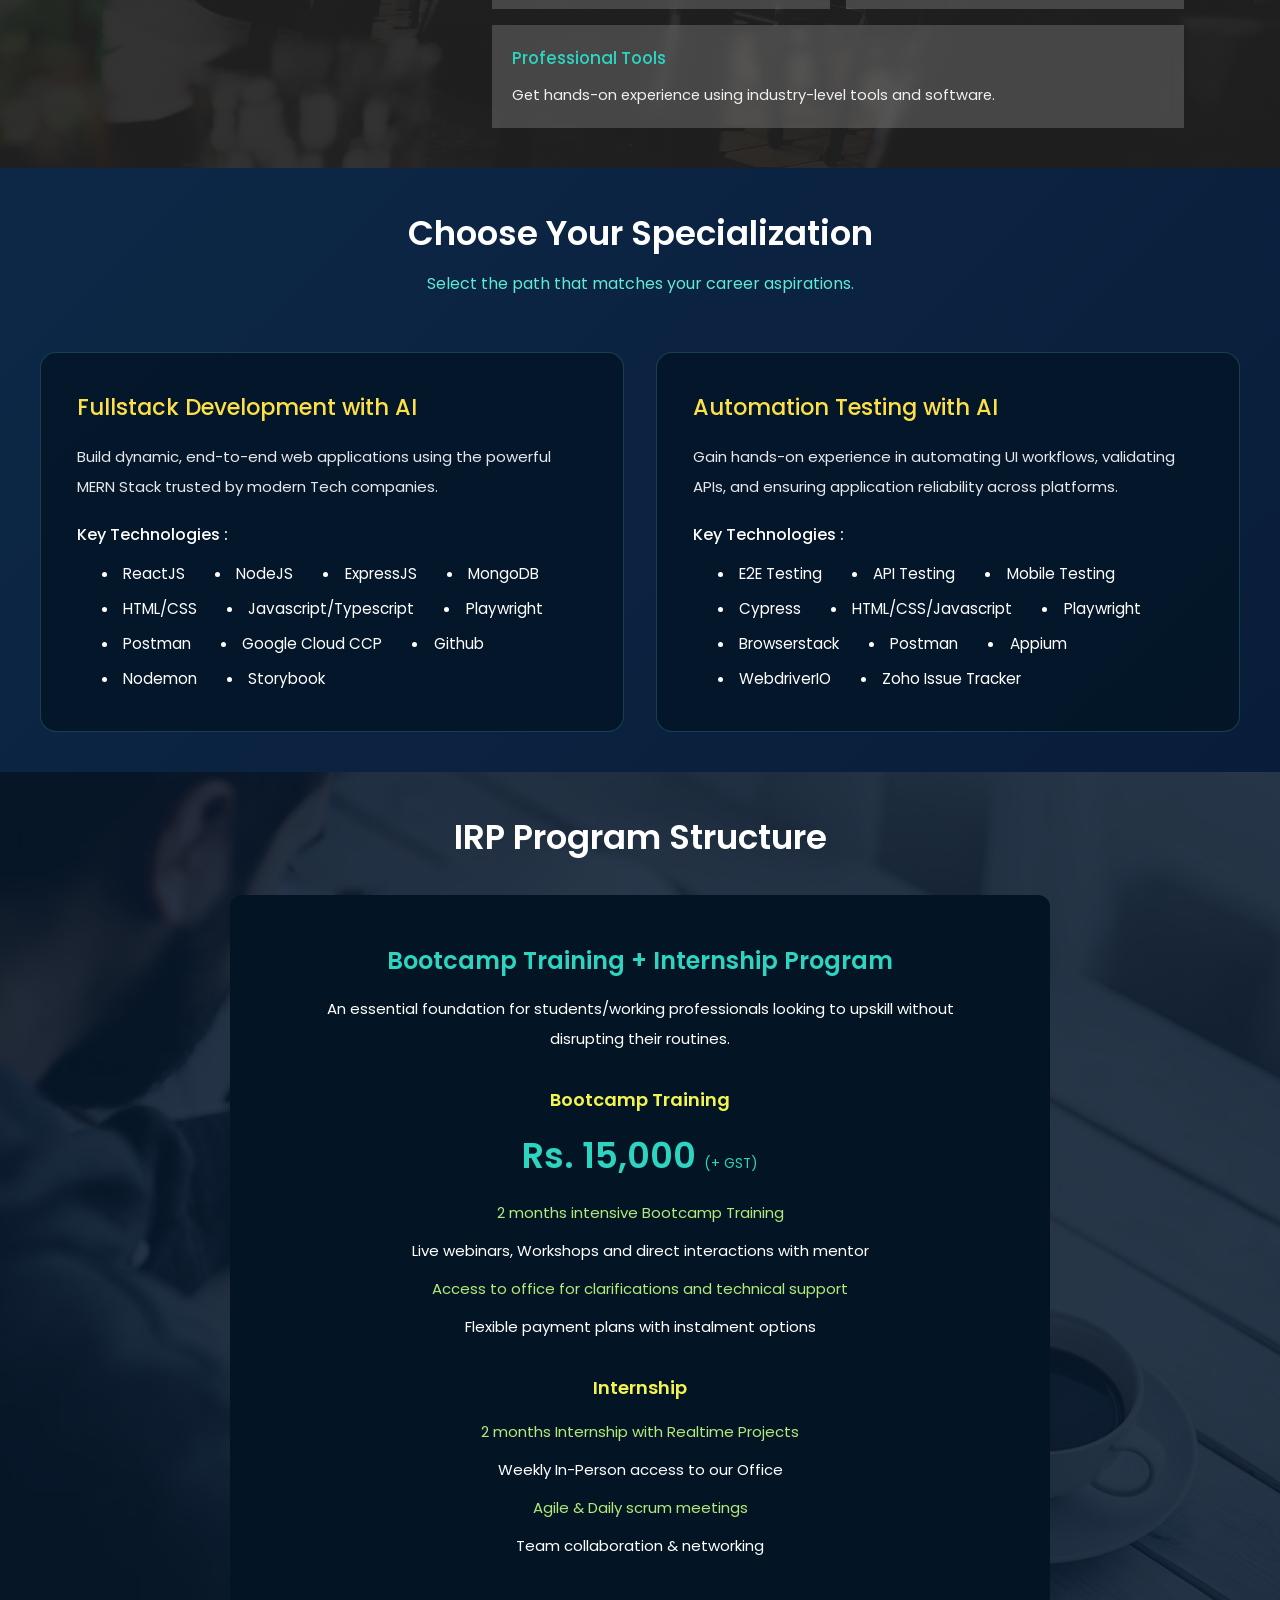
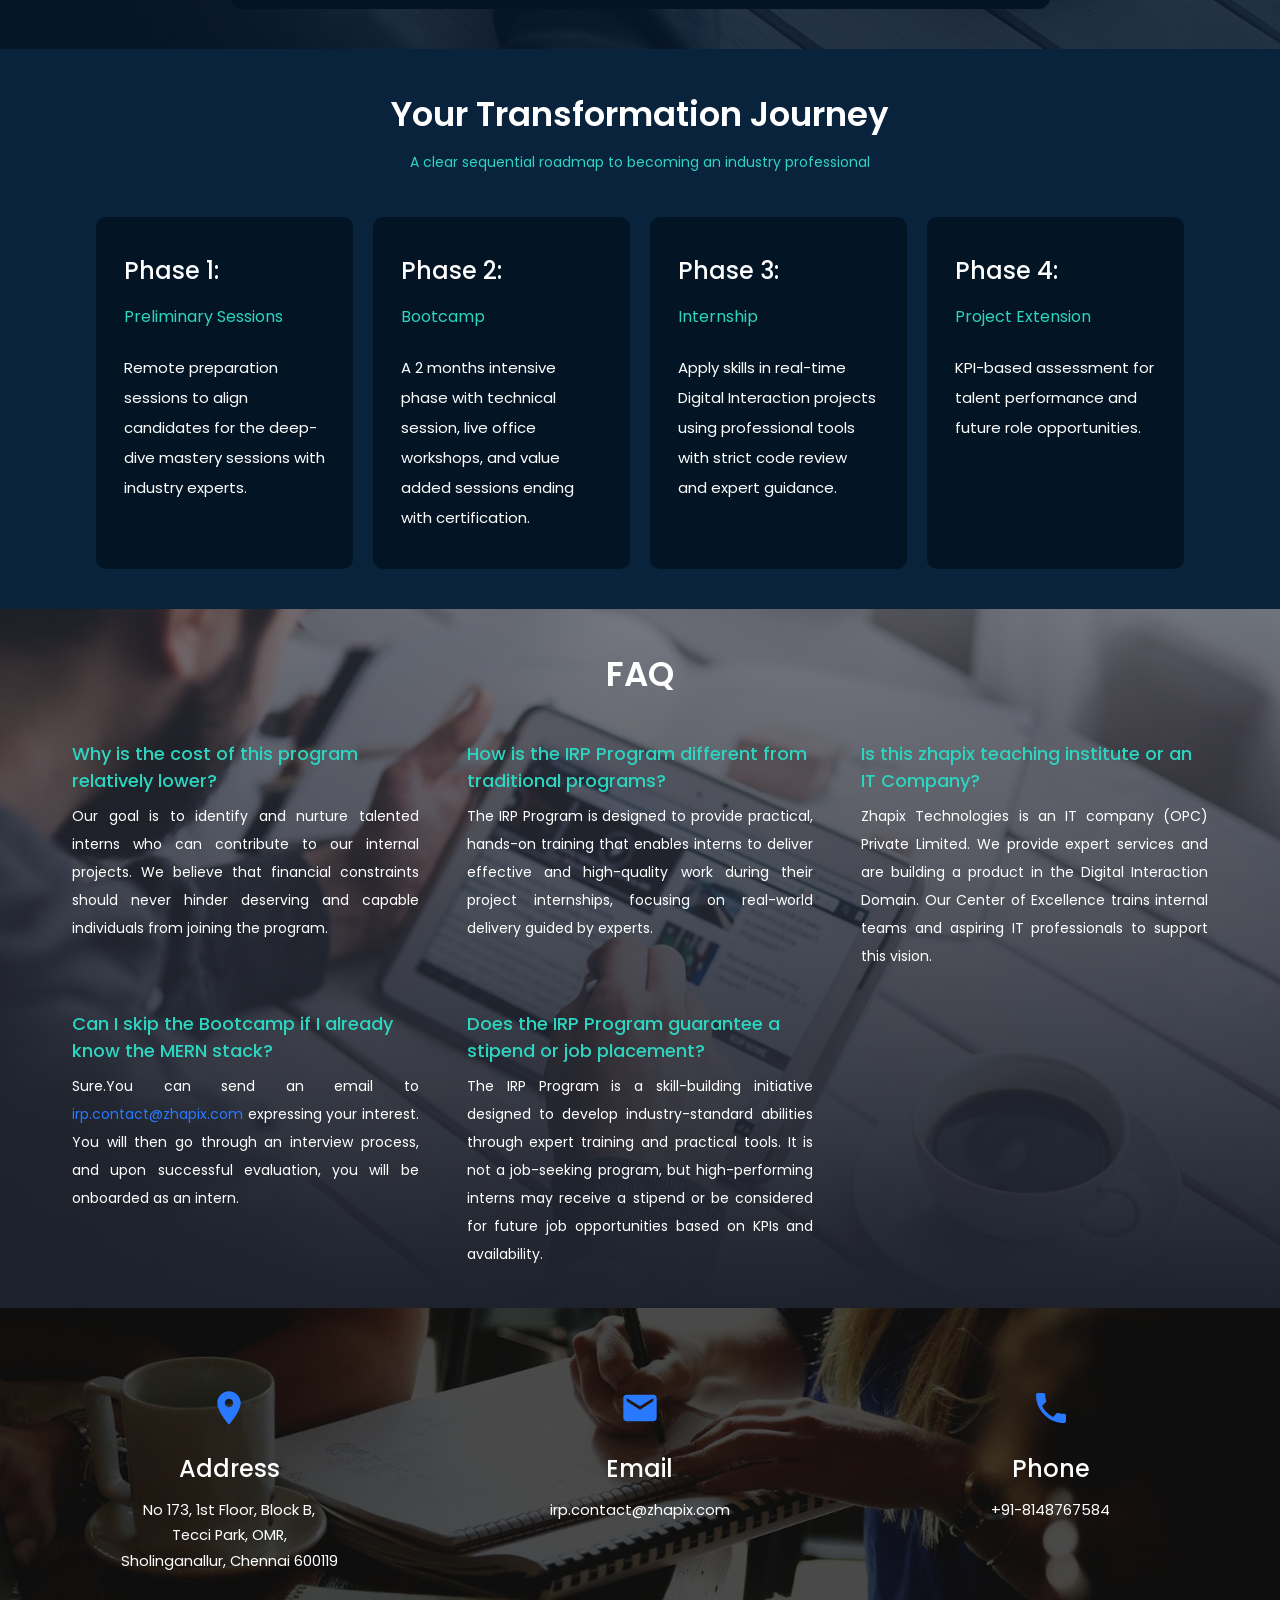
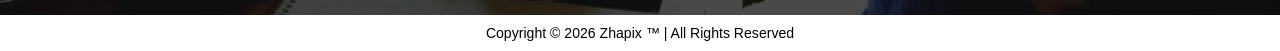
==== commit 93630a70: "Updates" ====
--- a/index.html
+++ b/index.html
@@ -21,7 +21,7 @@
 
     <title>Industry Readiness Program – Zhapix</title>
     <link href="https://fonts.googleapis.com/css2?family=Poppins:wght@300;400;700;900&display=swap" rel="stylesheet" />
-  <link rel="stylesheet" crossorigin href="./assets/index-BmtXubBV.css">
+  <link rel="stylesheet" crossorigin href="./assets/index-BEncbHWH.css">
 </head>
 
 <body>
@@ -32,7 +32,7 @@
             <a href="#" class="logo" aria-label="Zhapix Home"
                 onclick="event.preventDefault(); window.scrollTo({top: 0, behavior: 'smooth'}); setTimeout(() => location.reload(), 500);"
                 title="Zhapix IRP">
-                <img src="public/assets/white_text_logo.png" alt="Zhapix" style="height:49px;width:auto;">
+                <img src="./assets/white-text-logo.png" alt="Zhapix" style="height:49px;width:auto;">
             </a>
             <span class="btn-login">Login</span>
         </div>
@@ -104,7 +104,7 @@
                 </p>
             </div>
             <div class="about__image">
-                <img src="./assets/about-building-DSR7-GJZ.png" alt="Zhapix Office Building" />
+                <img src="./assets/about-building.png" alt="Zhapix Office Building" />
             </div>
         </div>
     </section>
@@ -114,7 +114,7 @@
     <section class="mentor" data-testid="about-mentor">
         <div class="mentor__container">
             <div class="mentor__image">
-                <img src="./assets/mentor-photo-BCtnGgMC.png" alt="Vijayan Thanigaivelu" />
+                <img src="./assets/mentor-photo.png" alt="Vijayan Thanigaivelu" />
             </div>
             <div class="mentor__content">
                 <h2 class="mentor__title">About Mentor</h2>
@@ -457,7 +457,7 @@
                             };
                         </script>
                         <script id="zsiqscript"
-                            src="https://salesiq.zohopublic.in/widget?wc=siqfc632213f5e4f5ca4d10f92a32b23245b831f6800d82dc65744e534cc62cc81bfeb9c15447813f2f452e9c14a0f85e56"
+                            src="https://salesiq.zoho.in/widget?wc=siqfc632213f5e4f5ca4d10f92a32b23245b831f6800d82dc65744e534cc62cc81bfeb9c15447813f2f452e9c14a0f85e56"
                             defer=""></script>
                     </div>
                 </div>
--- a/assets/index-BEncbHWH.css
+++ b/assets/index-BEncbHWH.css
@@ -0,0 +1 @@
+*,*:before,*:after{box-sizing:border-box;margin:0;padding:0}html{margin:0;padding:0}:root{--blue: #2979ff;--blue-dark: #1a5fd4;--blue-glow: rgba(41, 121, 255, .45);--white: #ffffff;--grey: #c8d0df;--black: #0a0e1a;--overlay: rgba(6, 12, 30, .72)}body{font-family:Poppins,sans-serif;background:#013547;margin:0;padding:0}.hero{position:relative;width:100%;min-height:420px;display:flex;flex-direction:column;overflow:hidden}.hero__bg{position:absolute;inset:0;background-image:linear-gradient(to bottom,#060c1e66,#060c1eb8),url([data-uri]);background-size:cover;background-position:center;background-repeat:no-repeat;z-index:0}.hero__bg:after{content:"";position:absolute;inset:0;background:#03222d99}.hero__grid{position:absolute;inset:0;background-image:linear-gradient(rgba(41,121,255,.08) 1px,transparent 1px),linear-gradient(90deg,rgba(41,121,255,.08) 1px,transparent 1px);background-size:52px 52px;animation:gridDrift 18s linear infinite;z-index:1}@keyframes gridDrift{0%{background-position:0 0}to{background-position:52px 52px}}.navbar{height:80px;position:sticky;top:0;padding:0 24px;display:flex;align-items:center;background-color:#020e16;z-index:1000;box-shadow:0 2px 10px #0000001a;transition:all .3s ease}.navbar__container{width:100%;max-width:1200px;margin:0 auto;display:flex;justify-content:space-between;align-items:center}.logo{display:flex;align-items:center;gap:12px;text-decoration:none;animation:fadeInDown .7s ease both;transition:transform .3s ease;flex-shrink:0}.logo-text{font-family:Poppins,sans-serif;font-size:1.3rem;font-weight:700;color:#fff;letter-spacing:.03em}.logo:hover{transform:scale(1.05)}.logo__name{font-size:1.3rem;font-weight:700;color:#fff;letter-spacing:.03em}.logo__name .logo__i{color:#fff;position:relative;display:inline-block}.logo__name .logo__idot{position:absolute;top:-.32em;left:50%;transform:translate(-50%);color:#e8000d;font-size:.75em;font-weight:900;line-height:1;font-style:normal}.hero__content{position:relative;z-index:10;flex:1;display:flex;flex-direction:column;align-items:center;justify-content:center;text-align:center;padding:64px 24px 72px;gap:20px}.hero__title{font-size:56px;font-weight:900;color:var(--white);line-height:1.12;letter-spacing:-.01em;max-width:820px;text-shadow:0 0 40px rgba(41,121,255,.35),0 2px 8px rgba(0,0,0,.6)}.hero__desc{font-size:clamp(.95rem,2vw,1.15rem);font-weight:500;color:#fff;max-width:560px;line-height:1.65}@media (min-width: 901px){.hero__desc{white-space:nowrap;max-width:none}.hero__title{white-space:nowrap}}.btn-apply{width:150px;height:50px;display:inline-block;margin-top:8px;padding:14px 22px;background:#2979ff;color:#000;font-family:Poppins,sans-serif;font-size:1rem;font-weight:500;letter-spacing:.04em;border:none;border-radius:20px;cursor:pointer;text-decoration:none;position:relative;overflow:hidden;transition:background .25s,box-shadow .25s,transform .18s}.btn-apply:before{content:"";position:absolute;inset:0;background:linear-gradient(120deg,rgba(255,255,255,.18) 0%,transparent 60%);opacity:0;transition:opacity .25s}.btn-apply:hover{background:#0f6cb5;transform:translateY(-2px) scale(1.03)}.btn-apply:hover:before{opacity:1}.btn-apply:active{transform:scale(.97)}.btn-login{display:inline-block;padding:12px 0;background:transparent;color:#fff;font-family:Poppins,sans-serif;font-size:16px;font-weight:600;border:none;cursor:pointer;text-decoration:none;transition:all .3s ease;flex-shrink:0}.btn-login:hover{color:#edeef0;transform:translateY(-1px)}.btn-login:active{transform:translateY(0);color:#1a5fd4}.btn-login:active{transform:scale(.98)}.message-box-container{position:fixed;bottom:20px;right:20px;z-index:1000}@keyframes fadeInDown{0%{opacity:0;transform:translateY(-20px)}to{opacity:1;transform:translateY(0)}}@keyframes fadeInUp{0%{opacity:0;transform:translateY(28px)}to{opacity:1;transform:translateY(0)}}@media (max-width: 600px){.navbar{padding:12px 20px;height:auto;min-height:70px}.navbar__container{gap:16px}.logo img{height:36px!important;width:auto!important}.btn-login{font-size:14px;padding:8px 20px}.hero__content{padding:48px 18px 60px}.hero__title{font-size:2.2rem;line-height:1.2;max-width:100%}.btn-apply{padding:13px 34px;font-size:.95rem}}@media (max-width: 480px){.navbar{padding:10px 16px;min-height:60px}.navbar__container{gap:12px}.hero{min-height:350px}.hero__content{padding:40px 16px 50px}.hero__title{font-size:1.8rem;line-height:1.1}.hero__desc{font-size:.9rem}.btn-apply{padding:12px 28px;font-size:.9rem;width:auto;min-width:120px}.btn-login{font-size:12px;padding:6px 16px}.logo img{height:28px!important}}.about{background:#031525;width:100%;padding:64px 0 32px}.about__container{max-width:1200px;margin:0 auto;padding:0 40px;display:flex;align-items:center;gap:40px}.about__content{flex:1.2;display:flex;flex-direction:column;gap:16px;order:1}.about__image{flex:0 0 260px;width:260px;height:260px;border-radius:12px;overflow:hidden;box-shadow:0 12px 40px #00000073;order:2}.about__image svg,.about__image img{width:100%;height:100%;object-fit:cover;display:block;border-radius:12px}.about__title{font-size:28px;font-weight:600;color:#fff;margin-bottom:4px}.about__para{font-size:15px;font-weight:400;color:#fff;line-height:2;text-align:justify}.mentor{background:#031525;width:100%;padding:60px 0}.mentor__container{max-width:1200px;margin:0 auto;padding:0 40px;display:flex;align-items:center;gap:32px}.mentor__image{flex:0 0 260px;width:260px;height:260px;border-radius:10px;overflow:hidden;box-shadow:0 8px 32px #0006;background:#fff}.mentor__image svg,.mentor__image img{width:100%;height:100%;object-fit:cover;object-position:center top;display:block}.mentor__content{flex:1;display:flex;flex-direction:column;gap:20px}.mentor__title{font-size:28px;font-weight:600;color:#fff;margin-bottom:4px}.mentor__para{font-size:15px;font-weight:400;color:#fff;line-height:2;text-align:justify}.mentor__para strong{font-weight:600;color:#fff}.divider{border-bottom:1px solid #1e293b;max-width:1088px;margin:0 auto}@media (max-width: 900px){.about__container,.mentor__container{flex-direction:column;padding:0 32px;gap:28px;text-align:center}.about__image,.mentor__image{order:1;margin:0 auto}.about__content,.mentor__content{order:2;width:100%}.about__title,.mentor__title{text-align:center}.about__para,.mentor__para{text-align:justify}}@media (max-width: 600px){.about__container,.mentor__container{padding:0 20px;gap:20px}.about__title,.mentor__title{font-size:1.5rem;text-align:center}.about__para,.mentor__para{font-size:.9rem;text-align:justify}}@media (max-width: 480px){.about__container,.mentor__container{padding:0 20px;gap:20px}.about__title,.mentor__title{font-size:1.4rem}.about__para,.mentor__para{font-size:.92rem}.about__image,.mentor__image{width:220px;height:220px}}.why{position:relative;width:100%;padding:40px 0;overflow:hidden}.why__bg{position:absolute;inset:0;background-image:url(../assets/why-bg.png);background-size:cover;background-position:center;background-repeat:no-repeat;z-index:0}.why__overlay{position:absolute;inset:0;background-image:linear-gradient(to bottom,#1f1f1fe6,#1f1f1fe6);z-index:1}.why__container{position:relative;z-index:2;max-width:1200px;margin:0 auto;padding:0 56px;display:flex;align-items:flex-start;gap:56px}.why__left{flex:0 0 340px;display:flex;flex-direction:column;gap:18px;padding-top:40px}.why__title{font-family:Poppins,sans-serif;font-size:30px;font-weight:600;color:#fff;line-height:1.3}.why__para{font-family:Poppins,sans-serif;font-size:15px;font-weight:400;color:#fff;line-height:1.8}.why__grid{flex:1;display:grid;grid-template-columns:1fr 1fr;gap:16px}.why__card{background-color:#ffffff2e;background-image:unset;border-color:transparent;-webkit-backdrop-filter:blur(6px);backdrop-filter:blur(6px);border-radius:0;padding:20px;display:flex;flex-direction:column;gap:12px}.why__card--wide{grid-column:1 / -1}.why__card-title{font-family:Poppins,sans-serif;font-size:1.05rem;font-weight:500;color:#2dd4bf}.why__card-text{font-family:Poppins,sans-serif;font-size:.92rem;font-weight:400;color:#f0f0f0;line-height:1.75}@media (max-width: 900px){.why__container{flex-direction:column;padding:0 32px;gap:36px}.why__left{flex:none;width:100%;padding-top:0}.why__grid{width:100%}}@media (max-width: 480px){.why__container{padding:0 20px}.why__grid{grid-template-columns:1fr}.why__card--wide{grid-column:1}}.specialization{background:linear-gradient(135deg,#0d2847,#091d3a);padding:40px 0;display:flex;align-items:center}.container{max-width:1280px;margin:0 auto;padding:0 40px}.section-header{text-align:center;margin-bottom:56px}.section-title{font-size:34px;font-weight:600;color:#fff;margin-bottom:12px}.section-subtitle{font-size:16px;font-weight:400;color:#5eead4}.cards-container{display:grid;grid-template-columns:repeat(2,1fr);gap:32px;align-items:stretch}.card{background:#031525cc;border:1px solid rgba(94,234,212,.2);border-radius:16px;padding:40px 36px;display:grid;grid-template-rows:auto auto 1fr;gap:20px;transition:transform .3s ease,border-color .3s ease}.card:hover{transform:translateY(-4px);border-color:#5eead466}.card-title{font-size:1.4rem;font-weight:500;color:#fde047;line-height:1.3}.card-description{font-size:15px;font-weight:400;color:#e5e7eb;line-height:2}.technologies{align-self:end}.tech-label{font-size:16px;font-weight:500;color:#fff;margin-bottom:16px}.tech-list{list-style:disc;padding:0;display:flex;flex-direction:row;gap:20px;flex-flow:wrap;row-gap:12px;margin:0 0 0 15px;color:#fff;font-size:14px;line-height:2}.tech-list li{font-size:.95rem;font-weight:400;color:#fff;line-height:1.5;padding-left:5px;margin-left:5px;list-style-type:disc;list-style-position:inside}@media (max-width: 968px){.cards-container{grid-template-columns:1fr;gap:24px}.section-title{font-size:2rem}.card{padding:32px 28px}.tech-list{gap:12px;row-gap:8px}}@media (max-width: 768px){.cards-container{grid-template-columns:1fr;gap:20px}}@media (max-width: 640px){.specialization{padding:60px 0}.container{padding:0 20px}.section-header{margin-bottom:40px}.section-title{font-size:1.75rem}.section-subtitle{font-size:1rem}.card{padding:24px 20px}.card-title{font-size:1.25rem}.card-description{font-size:.95rem}.tech-list{gap:10px;row-gap:6px;margin-left:8px;font-size:13px}}@media (max-width: 480px){.specialization{padding:40px 0}.section-header{margin-bottom:30px}.section-title{font-size:1.5rem}.card{padding:20px 16px}.card-title{font-size:1.1rem}.card-description{font-size:.9rem}.tech-list{font-size:12px;gap:6px;row-gap:6px;margin-left:4px}.tech-list li{font-size:12px;padding-left:3px;margin-left:3px}}.irp{position:relative;width:100%;padding:40px 0;overflow:hidden}.irp__bg{position:absolute;inset:0;background-image:url(../assets/irp-bg.png);background-size:cover;background-position:center;background-repeat:no-repeat;z-index:0}.irp__overlay{position:absolute;inset:0;background:#031428d9;z-index:1}.irp__container{position:relative;z-index:2;max-width:900px;margin:0 auto;padding:0 40px;display:flex;flex-direction:column;align-items:center;gap:32px}.irp__title{font-family:Poppins,sans-serif;font-size:34px;font-weight:600;color:#fff;text-align:center}.irp__card{width:100%;background-color:#031525;border-radius:12px;padding:48px 56px;display:flex;flex-direction:column;align-items:center;gap:16px;text-align:center}.irp__tag{font-family:Poppins,sans-serif;font-size:24px;font-weight:600;color:#2dd4bf}.irp__desc{font-family:Poppins,sans-serif;font-size:15px;font-weight:400;color:#fff;line-height:2;max-width:640px}.irp__sub{font-family:Poppins,sans-serif;font-size:18px;font-weight:600;color:#f4f44e;margin-top:16px}.irp__price{font-family:Poppins,sans-serif;font-size:35px;font-weight:600;color:#2dd4bf}.irp__gst{font-size:.85rem;font-weight:400;color:#2dd4bf}.irp__list{list-style:none;padding:0;margin:0;display:flex;flex-direction:column;gap:8px;width:100%}.irp__list li{font-family:Poppins,sans-serif;font-size:15px;font-weight:400;line-height:2;text-align:center}.irp__item--teal{color:#b2ea79}.irp__item--white{color:#fff}@media (max-width: 768px){.logo img{height:36px;width:auto}.irp__card{padding:32px 24px}.irp__price{font-size:1.6rem}}@media (max-width: 480px){.irp__container{padding:0 16px}.irp__card{padding:24px 16px}}.journey{background:#09233c;width:100%;padding:40px 0;border-top:none}.journey__container{max-width:1200px;margin:0 auto;padding:0 56px;display:flex;flex-direction:column;align-items:center;gap:12px}.journey__title{font-family:Poppins,sans-serif;font-size:34px;font-weight:600;color:#fff;text-align:center}.journey__subtitle{font-family:Poppins,sans-serif;font-size:14px;font-weight:400;color:#2dd4bf;text-align:center;margin-bottom:32px}.journey__grid{width:100%;display:grid;grid-template-columns:repeat(4,1fr);gap:20px}.journey__card{background-color:#031525;border-radius:10px;padding:36px 28px;display:flex;flex-direction:column;gap:16px}.journey__phase{font-family:Poppins,sans-serif;font-size:24px;font-weight:500;color:#fff}.journey__phase-name{font-family:Poppins,sans-serif;font-size:16px;font-weight:400;color:#2dd4bf}.journey__phase-desc{font-family:Poppins,sans-serif;font-size:15px;font-weight:400;color:#fff;line-height:2;margin-top:8px}@media (max-width: 1024px){.journey__grid{grid-template-columns:repeat(2,1fr);gap:16px}.journey__container{padding:0 32px}}@media (max-width: 480px){.journey__container{padding:0 16px}.journey__grid{grid-template-columns:1fr;gap:12px}.journey__card{padding:20px 16px}.journey__phase{font-size:20px}.journey__phase-name,.journey__phase-desc{font-size:14px}}.faq{position:relative;width:100%;padding:40px 0;overflow:hidden}.faq__bg{position:absolute;inset:0;background-image:url(../assets/faq-bg.png);background-size:cover;background-position:center;background-repeat:no-repeat;z-index:0}.faq__overlay{position:absolute;inset:0;background-image:linear-gradient(to bottom,#1e222d99,#1e222d);z-index:1}.faq__container{position:relative;z-index:2;max-width:1200px;margin:0 auto;padding:0 32px;display:flex;flex-direction:column;align-items:center;gap:40px}.faq__title{font-family:Poppins,sans-serif;font-size:34px;font-weight:600;color:#fff;text-align:center}.faq__grid{width:100%;display:grid;grid-template-columns:repeat(3,1fr);gap:40px 48px}.faq__item{display:flex;flex-direction:column;gap:8px}.faq__q{font-family:Poppins,sans-serif;font-size:18px;font-weight:500;color:#2dd4bf;line-height:1.5}.faq__a{font-family:Poppins,sans-serif;font-size:14px;font-weight:400;color:#fff;line-height:2;text-align:justify;margin-bottom:0}.faq__a a{color:#2979ff;text-decoration:none;transition:color .3s ease,text-decoration .3s ease}.faq__a a:hover{color:#1a5fd4;text-decoration:underline}@media (max-width: 1024px){.faq__grid{grid-template-columns:repeat(2,1fr);gap:32px}.faq__container{padding:0 32px}}@media (max-width: 600px){.faq__grid{grid-template-columns:1fr;gap:24px}.faq__container{padding:0 20px}.faq__q{font-size:16px}.faq__a{font-size:13px}}.footer{position:relative;width:100%;min-height:280px;overflow:visible;box-sizing:border-box}.footer__bg{position:absolute;inset:0;width:100%;background-image:url(../assets/footer-bg.png);background-size:cover;background-position:center;background-repeat:no-repeat;z-index:0}.footer__overlay{position:absolute;inset:0;width:100%;background-image:linear-gradient(to bottom,#000000b5,#000000b5);z-index:1}.footer__container{position:relative;z-index:2;width:100%;margin:0 auto;padding:60px 40px 40px;display:grid;grid-template-columns:repeat(3,1fr);gap:32px;text-align:center;box-sizing:border-box}.footer__item{display:flex;flex-direction:column;align-items:center;justify-content:flex-start;gap:12px;min-height:150px;padding:0 10px;margin-top:20px}.footer__icon{margin-bottom:4px}.footer__label{font-family:Poppins,sans-serif;font-size:24px;font-weight:500;color:#fff}.footer__text{font-family:Poppins,sans-serif;font-size:.92rem;font-weight:400;color:#fff;line-height:1.75;text-align:center}.footer__link{color:#fff;text-decoration:none;transition:color .3s ease,text-decoration .3s ease}.footer__link:hover{color:#1a5fd4;text-decoration:underline}.footer__copy{position:relative;z-index:2;background:#fff;text-align:center;padding:10px 16px;font-family:Roboto,sans-serif;font-size:.88rem;color:#000;border-top:none;margin:0;display:block;width:100%}.sticky__msg{position:fixed!important;bottom:24px!important;right:24px!important;z-index:99999!important;width:52px!important;height:52px!important;background:#2979ff!important;border-radius:50%!important;display:flex!important;align-items:center!important;justify-content:center!important;box-shadow:0 4px 20px #2979ffb3!important;text-decoration:none!important;transition:background .25s,transform .2s!important;visibility:visible!important;opacity:1!important;cursor:pointer!important}.sticky__msg:hover{background:#1565c0!important;transform:scale(1.1)!important}.sticky__msg svg{width:28px!important;height:28px!important;fill:#fff!important;display:block!important}@media (max-width: 768px){.footer__container{grid-template-columns:1fr;padding:40px 16px 32px;gap:20px}.footer__item{min-height:auto;padding:0}.footer__label{font-size:20px}.footer__text{font-size:.88rem}}.theme-header .zpcontainer .theme-branding-info .theme-logo-parent a img{max-inline-size:500px;max-block-size:500px;margin:0 auto!important;display:block!important}@media only screen and (max-width: 768px){.theme-logo-parent img{height:42px!important;width:196px!important;margin:0 auto!important;display:block!important}}*,*:before,*:after{box-sizing:border-box}section{display:block;margin:0}footer{display:block;margin:0}
